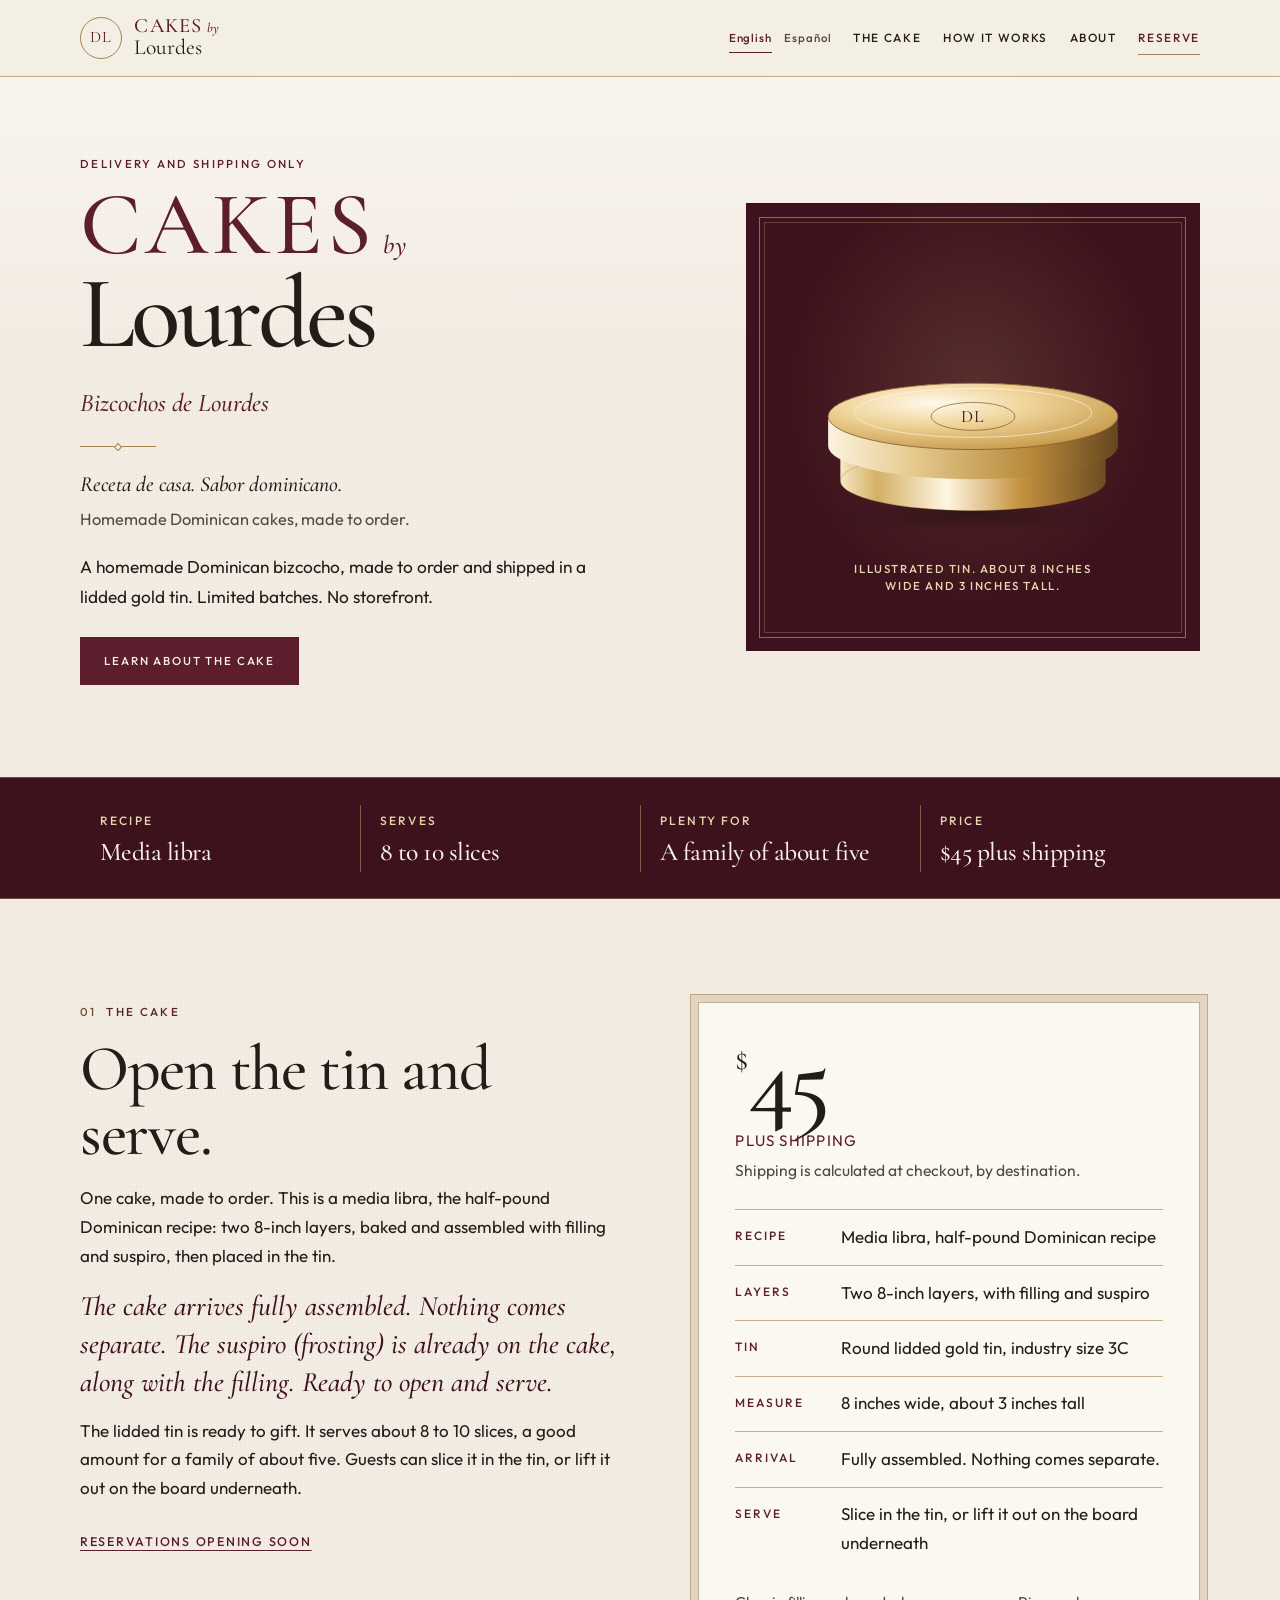
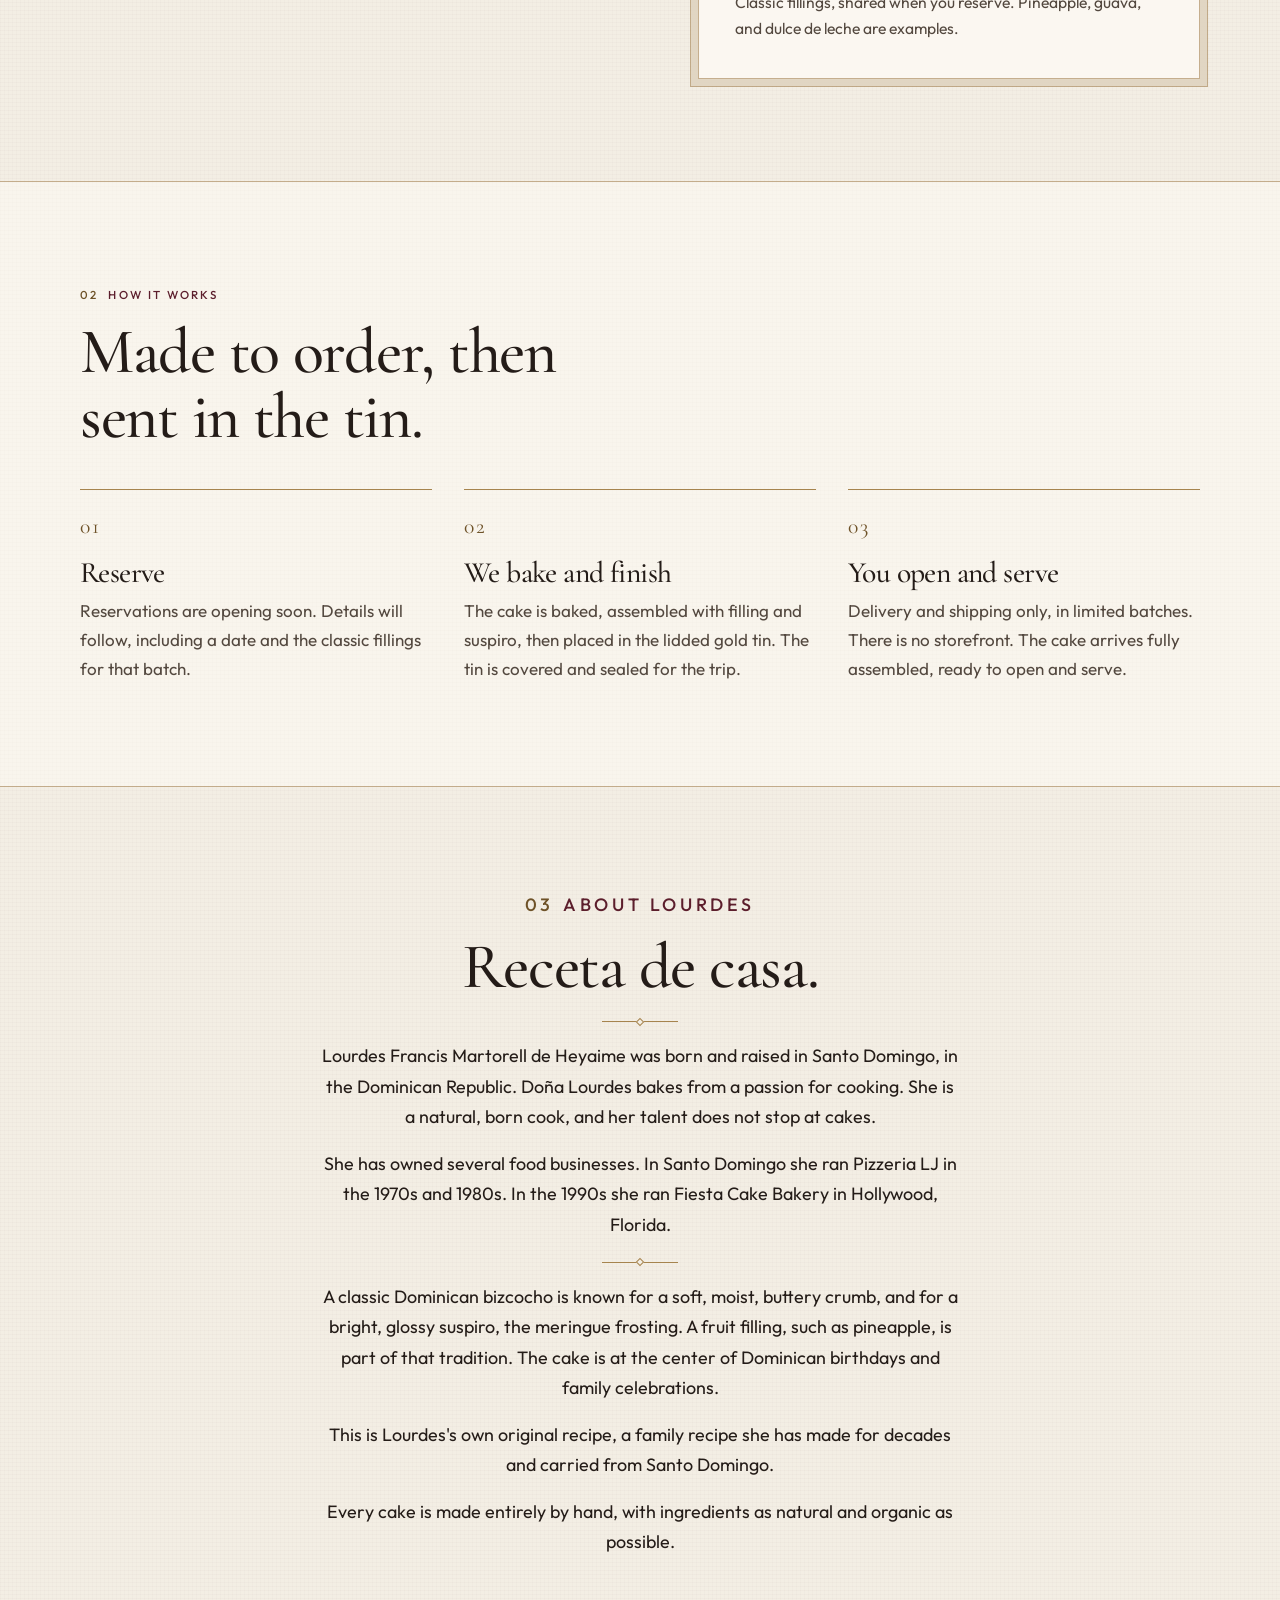
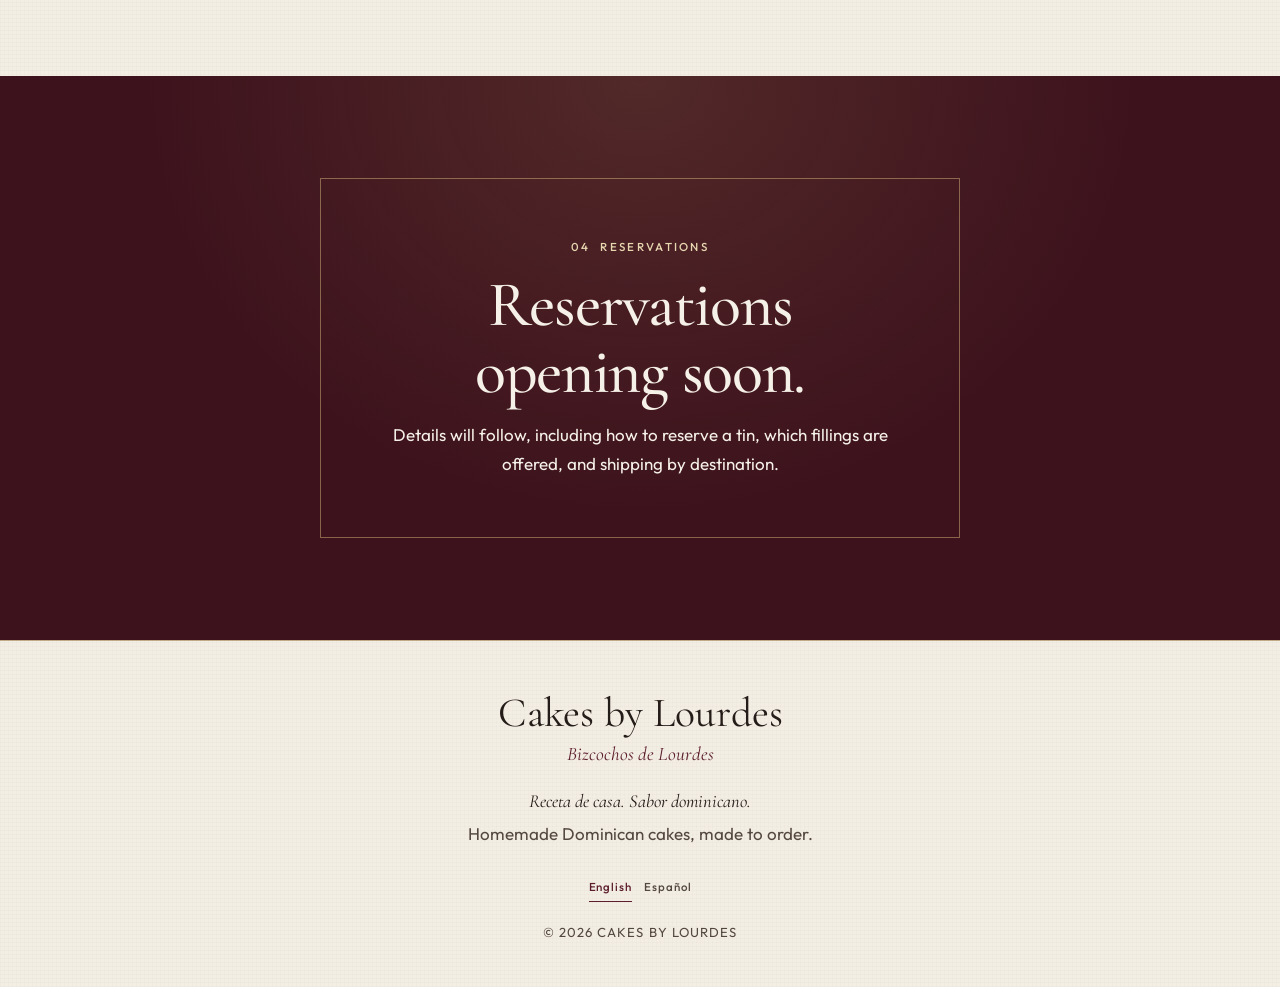
==== index.html @ 4746d057 "Let the handmade line follow the recipe without repeating it. The earlier 'family recipe, made with " ====
<!DOCTYPE html>
<html lang="en">
<head>
  <meta charset="utf-8">
  <meta name="viewport" content="width=device-width, initial-scale=1">
  <title>Cakes by Lourdes | Homemade Dominican Cakes</title>
  <meta name="description" content="Homemade Dominican cakes, made to order. A media libra bizcocho arrives fully assembled in a lidded gold tin. $45 plus shipping.">
  <link rel="canonical" href="https://cakesbylourdes.salimheyaime.com/">
  <link rel="alternate" hreflang="en" href="https://cakesbylourdes.salimheyaime.com/">
  <link rel="alternate" hreflang="es" href="https://cakesbylourdes.salimheyaime.com/es/">
  <link rel="alternate" hreflang="x-default" href="https://cakesbylourdes.salimheyaime.com/">
  <meta property="og:type" content="website">
  <meta property="og:locale" content="en_US">
  <meta property="og:locale:alternate" content="es_US">
  <meta property="og:site_name" content="Cakes by Lourdes">
  <meta property="og:title" content="Cakes by Lourdes">
  <meta property="og:description" content="Homemade Dominican cakes, made to order. A media libra bizcocho arrives fully assembled in a lidded gold tin. $45 plus shipping.">
  <meta property="og:url" content="https://cakesbylourdes.salimheyaime.com/">
  <meta property="og:image" content="https://cakesbylourdes.salimheyaime.com/og.png">
  <meta property="og:image:width" content="1200">
  <meta property="og:image:height" content="630">
  <meta property="og:image:alt" content="Cakes by Lourdes, set in serif type on a cream and wine card. No photograph.">
  <meta name="twitter:card" content="summary_large_image">
  <meta name="twitter:title" content="Cakes by Lourdes">
  <meta name="twitter:description" content="Homemade Dominican cakes, made to order. A media libra bizcocho arrives fully assembled in a lidded gold tin. $45 plus shipping.">
  <meta name="twitter:image" content="https://cakesbylourdes.salimheyaime.com/og.png">
  <meta name="twitter:image:alt" content="Cakes by Lourdes, set in serif type on a cream and wine card. No photograph.">
  <meta name="theme-color" content="#3d121c">
  <link rel="icon" href="favicon.svg" type="image/svg+xml">
  <link rel="icon" href="favicon-32.png" type="image/png" sizes="32x32">
  <link rel="apple-touch-icon" href="apple-touch-icon.png">
  <link rel="preconnect" href="https://fonts.googleapis.com">
  <link rel="preconnect" href="https://fonts.gstatic.com" crossorigin>
  <link href="https://fonts.googleapis.com/css2?family=Cormorant+Garamond:ital,wght@0,500;0,600;1,500;1,600&family=Outfit:wght@400;500&display=swap" rel="stylesheet">
  <link rel="stylesheet" href="styles.css">
  <script>document.documentElement.classList.add("js");</script>
</head>
<body>
  <a class="skip" href="#top">Skip to content</a>

  <header class="site-header">
    <div class="wrap header-inner">
      <a class="brand" href="#top">
        <span class="monogram" aria-hidden="true">DL</span>
        <span class="brand-text">
          <span class="brand-kicker"><span class="brand-cakes">Cakes</span> <span class="brand-by">by</span></span>
          <span class="brand-name">Lourdes</span>
        </span>
      </a>
      <nav class="lang-switch" aria-label="Language">
        <a href="/" hreflang="en" lang="en" aria-current="page">English</a>
        <a href="/es/" hreflang="es" lang="es">Español</a>
      </nav>
      <button class="nav-toggle" type="button" aria-expanded="false" aria-controls="site-nav">
        <span class="sr-only">Menu</span>
        <svg class="icon-open" viewBox="0 0 24 24" aria-hidden="true">
          <path d="M4 7h16M4 12h16M4 17h16" fill="none" stroke="currentColor" stroke-width="1.4" stroke-linecap="round"/>
        </svg>
        <svg class="icon-close" viewBox="0 0 24 24" aria-hidden="true">
          <path d="M6 6l12 12M18 6L6 18" fill="none" stroke="currentColor" stroke-width="1.4" stroke-linecap="round"/>
        </svg>
      </button>
      <nav id="site-nav" class="site-nav" aria-label="Primary">
        <a href="#cake">The Cake</a>
        <a href="#how">How It Works</a>
        <a href="#story">About</a>
        <a href="#reserve">Reserve</a>
      </nav>
    </div>
  </header>

  <main id="top" tabindex="-1">
    <section class="hero" aria-labelledby="hero-title">
      <div class="wrap hero-grid">
        <div class="hero-copy">
          <p class="eyebrow">Delivery and shipping only</p>
          <h1 id="hero-title">
            <span class="h1-kicker"><span class="h1-cakes">Cakes</span> <span class="h1-by">by</span></span>
            <span class="h1-name">Lourdes</span>
          </h1>
          <p class="hero-es" lang="es">Bizcochos de Lourdes</p>
          <div class="rule rule-start" aria-hidden="true"><span></span></div>
          <p class="tagline">
            <span lang="es">Receta de casa. Sabor dominicano.</span>
            <span>Homemade Dominican cakes, made to order.</span>
          </p>
          <p class="lead">A homemade Dominican bizcocho, made to order and shipped in a lidded gold tin. Limited batches. No storefront.</p>
          <p class="hero-cta">
            <a class="btn" href="#cake">Learn about the cake</a>
          </p>
        </div>

        <figure class="tin-stage">
          <svg class="tin" viewBox="0 0 440 320" aria-hidden="true">
            <defs>
              <radialGradient id="ground" cx="50%" cy="50%" r="50%">
                <stop offset="0%" stop-color="#14080c" stop-opacity="0.45"/>
                <stop offset="72%" stop-color="#14080c" stop-opacity="0.06"/>
                <stop offset="100%" stop-color="#14080c" stop-opacity="0"/>
              </radialGradient>
              <linearGradient id="wall" x1="0" y1="0" x2="1" y2="0">
                <stop offset="0%" stop-color="#f6e7c4"/>
                <stop offset="14%" stop-color="#d4b066"/>
                <stop offset="40%" stop-color="#fff6e2"/>
                <stop offset="68%" stop-color="#c4923f"/>
                <stop offset="100%" stop-color="#6d4c22"/>
              </linearGradient>
              <linearGradient id="lidWall" x1="0" y1="0" x2="1" y2="0">
                <stop offset="0%" stop-color="#fbf3df"/>
                <stop offset="28%" stop-color="#e6cc90"/>
                <stop offset="70%" stop-color="#b7893a"/>
                <stop offset="100%" stop-color="#65461e"/>
              </linearGradient>
              <radialGradient id="lidFace" cx="36%" cy="30%" r="78%">
                <stop offset="0%" stop-color="#fff9ec"/>
                <stop offset="42%" stop-color="#f0d59a"/>
                <stop offset="100%" stop-color="#c49645"/>
              </radialGradient>
            </defs>
            <ellipse cx="220" cy="274" rx="170" ry="24" fill="url(#ground)"/>
            <path d="M68 188 A152 34 0 0 1 372 188 L372 236 A152 34 0 0 1 68 236 Z" fill="url(#wall)"/>
            <ellipse cx="220" cy="236" rx="152" ry="34" fill="none" stroke="#8a6230" stroke-opacity="0.35"/>
            <path d="M78 196 Q220 214 362 196" fill="none" stroke="#fff6e4" stroke-opacity="0.28" stroke-width="6"/>
            <ellipse cx="220" cy="188" rx="152" ry="34" fill="#c9a25c"/>
            <ellipse cx="220" cy="188" rx="152" ry="34" fill="none" stroke="#f8edd4" stroke-opacity="0.4"/>
            <path d="M54 162 A166 38 0 0 1 386 162 L386 196 A166 38 0 0 1 54 196 Z" fill="url(#lidWall)"/>
            <ellipse cx="220" cy="162" rx="166" ry="38" fill="url(#lidFace)" stroke="#8a6230" stroke-width="1"/>
            <ellipse cx="220" cy="158" rx="136" ry="28" fill="none" stroke="#fff8ea" stroke-opacity="0.7"/>
            <ellipse cx="220" cy="162" rx="48" ry="16" fill="none" stroke="#6b471c" stroke-opacity="0.7"/>
            <text x="220" y="168" text-anchor="middle" font-family="Cormorant Garamond, Georgia, serif" font-size="20" fill="#3d121c" letter-spacing="1.5">DL</text>
          </svg>
          <figcaption>Illustrated tin. About 8 inches wide and 3 inches tall.</figcaption>
        </figure>
      </div>
    </section>

    <section class="glance" aria-label="At a glance">
      <ul>
        <li>
          <span>Recipe</span>
          <strong>Media libra</strong>
        </li>
        <li>
          <span>Serves</span>
          <strong>8 to 10 slices</strong>
        </li>
        <li>
          <span>Plenty for</span>
          <strong>A family of about five</strong>
        </li>
        <li>
          <span>Price</span>
          <strong>$45 plus shipping</strong>
        </li>
      </ul>
    </section>

    <section id="cake" class="section" aria-labelledby="cake-title">
      <div class="wrap cake-grid">
        <div class="prose">
          <p class="eyebrow"><span class="idx">01</span> The cake</p>
          <h2 id="cake-title">Open the tin and serve.</h2>
          <p>One cake, made to order. This is a media libra, the half-pound Dominican recipe: two 8-inch layers, baked and assembled with filling and suspiro, then placed in the tin.</p>
          <p class="pull">The cake arrives fully assembled. Nothing comes separate. The suspiro (frosting) is already on the cake, along with the filling. Ready to open and serve.</p>
          <p>The lidded tin is ready to gift. It serves about 8 to 10 slices, a good amount for a family of about five. Guests can slice it in the tin, or lift it out on the board underneath.</p>
          <p class="next-link"><a href="#reserve">Reservations opening soon</a></p>
        </div>

        <aside class="menu-card" aria-label="Price and details">
          <p class="price">
            <span class="price-currency">$</span><span class="price-amount">45</span>
          </p>
          <p class="price-plus">plus shipping</p>
          <p class="price-note">Shipping is calculated at checkout, by destination.</p>
          <dl class="specs">
            <div>
              <dt>Recipe</dt>
              <dd>Media libra, half-pound Dominican recipe</dd>
            </div>
            <div>
              <dt>Layers</dt>
              <dd>Two 8-inch layers, with filling and suspiro</dd>
            </div>
            <div>
              <dt>Tin</dt>
              <dd>Round lidded gold tin, industry size 3C</dd>
            </div>
            <div>
              <dt>Measure</dt>
              <dd>8 inches wide, about 3 inches tall</dd>
            </div>
            <div>
              <dt>Arrival</dt>
              <dd>Fully assembled. Nothing comes separate.</dd>
            </div>
            <div>
              <dt>Serve</dt>
              <dd>Slice in the tin, or lift it out on the board underneath</dd>
            </div>
          </dl>
          <p class="fillings">Classic fillings, shared when you reserve. Pineapple, guava, and dulce de leche are examples.</p>
        </aside>
      </div>
    </section>

    <section id="how" class="section section-how" aria-labelledby="how-title">
      <div class="wrap">
        <p class="eyebrow"><span class="idx">02</span> How it works</p>
        <h2 id="how-title">Made to order, then sent in the tin.</h2>
        <ol class="steps">
          <li>
            <span class="step-num">01</span>
            <h3>Reserve</h3>
            <p>Reservations are opening soon. Details will follow, including a date and the classic fillings for that batch.</p>
          </li>
          <li>
            <span class="step-num">02</span>
            <h3>We bake and finish</h3>
            <p>The cake is baked, assembled with filling and suspiro, then placed in the lidded gold tin. The tin is covered and sealed for the trip.</p>
          </li>
          <li>
            <span class="step-num">03</span>
            <h3>You open and serve</h3>
            <p>Delivery and shipping only, in limited batches. There is no storefront. The cake arrives fully assembled, ready to open and serve.</p>
          </li>
        </ol>
      </div>
    </section>

    <section id="story" class="section section-story" aria-labelledby="story-title">
      <div class="wrap story-inner">
        <p class="eyebrow"><span class="idx">03</span> About Lourdes</p>
        <h2 id="story-title" lang="es">Receta de casa.</h2>
        <div class="rule" aria-hidden="true"><span></span></div>
        <p>Lourdes Francis Martorell de Heyaime was born and raised in Santo Domingo, in the Dominican Republic. Doña Lourdes bakes from a passion for cooking. She is a natural, born cook, and her talent does not stop at cakes.</p>
        <p>She has owned several food businesses. In Santo Domingo she ran Pizzeria LJ in the 1970s and 1980s. In the 1990s she ran Fiesta Cake Bakery in Hollywood, Florida.</p>
        <div class="rule" aria-hidden="true"><span></span></div>
        <p>A classic Dominican bizcocho is known for a soft, moist, buttery crumb, and for a bright, glossy suspiro, the meringue frosting. A fruit filling, such as pineapple, is part of that tradition. The cake is at the center of Dominican birthdays and family celebrations.</p>
        <p>This is Lourdes's own original recipe, a family recipe she has made for decades and carried from Santo Domingo.</p>
        <p>Every cake is made entirely by hand, with ingredients as natural and organic as possible.</p>
      </div>
    </section>

    <section id="reserve" class="reserve" aria-labelledby="reserve-title">
      <div class="wrap">
        <div class="reserve-card">
          <p class="eyebrow"><span class="idx">04</span> Reservations</p>
          <h2 id="reserve-title">Reservations<br>opening soon.</h2>
          <p>Details will follow, including how to reserve a tin, which fillings are offered, and shipping by destination.</p>
        </div>
      </div>
    </section>
  </main>

  <footer class="site-footer">
    <div class="wrap footer-inner">
      <p class="footer-brand">Cakes by Lourdes</p>
      <p class="footer-es" lang="es">Bizcochos de Lourdes</p>
      <p class="footer-tag">
        <span lang="es">Receta de casa. Sabor dominicano.</span>
        <span>Homemade Dominican cakes, made to order.</span>
      </p>
      <nav class="lang-switch lang-switch-footer" aria-label="Language">
        <a href="/" hreflang="en" lang="en" aria-current="page">English</a>
        <a href="/es/" hreflang="es" lang="es">Español</a>
      </nav>
      <p class="legal">© 2026 Cakes by Lourdes</p>
    </div>
  </footer>

  <script src="main.js" defer></script>
</body>
</html>
---- styles.css ----
:root {
  --ivory: #f3eee4;
  --ivory-deep: #e8e0d2;
  --paper: #fbf7f1;
  --wine: #5c1e2c;
  --wine-deep: #3d121c;
  --ink: #241c18;
  --muted: #53483f;
  --gold-text: #6e5228;
  --line: rgba(154, 116, 62, 0.55);
  --gold-line: #a6844e;
  --cream: #f6f1e8;
  --champagne: #e7d7b0;
  --serif: "Cormorant Garamond", "Palatino Linotype", Palatino, "Times New Roman", serif;
  --sans: "Outfit", "Avenir Next", "Segoe UI", sans-serif;
  --header: 4.75rem;
  color-scheme: light;
}

*,
*::before,
*::after {
  box-sizing: border-box;
}

html {
  scroll-behavior: smooth;
  scroll-padding-top: calc(var(--header) + 0.75rem);
}

body {
  margin: 0;
  font-family: var(--sans);
  font-size: 1.0625rem;
  font-weight: 400;
  line-height: 1.7;
  color: var(--ink);
  background-color: var(--ivory);
  background-image:
    linear-gradient(180deg, rgba(255, 252, 247, 0.7), rgba(243, 238, 228, 0) 22rem),
    repeating-linear-gradient(0deg, rgba(61, 18, 28, 0.018) 0 1px, transparent 1px 4px),
    repeating-linear-gradient(90deg, rgba(61, 18, 28, 0.014) 0 1px, transparent 1px 4px);
  -webkit-font-smoothing: antialiased;
}

img,
svg {
  max-width: 100%;
}

h1, h2, h3, p {
  margin-top: 0;
}

h1, h2, h3 {
  font-family: var(--serif);
  font-weight: 500;
  letter-spacing: -0.02em;
  line-height: 1.02;
  color: var(--ink);
}

h2 {
  font-size: clamp(2.5rem, 5vw, 4rem);
  margin-bottom: 1.1rem;
}

h3 {
  font-size: 1.85rem;
  margin-bottom: 0.55rem;
}

p {
  margin-bottom: 1rem;
}

a {
  color: var(--wine);
}

:focus-visible {
  outline: 2px solid var(--wine-deep);
  outline-offset: 3px;
}

::selection {
  background: var(--wine);
  color: var(--cream);
}

.skip {
  position: absolute;
  left: 1rem;
  top: -4rem;
  z-index: 80;
  background: var(--wine-deep);
  color: var(--cream);
  padding: 0.65rem 1rem;
  text-decoration: none;
}

.skip:focus {
  top: 0.75rem;
}

.sr-only {
  position: absolute;
  width: 1px;
  height: 1px;
  padding: 0;
  margin: -1px;
  overflow: hidden;
  clip: rect(0, 0, 0, 0);
  white-space: nowrap;
  border: 0;
}

.wrap {
  width: min(1120px, calc(100% - 3rem));
  margin-inline: auto;
}

.eyebrow {
  display: flex;
  align-items: center;
  gap: 0.7rem;
  margin: 0 0 0.9rem;
  font-family: var(--sans);
  font-size: 0.72rem;
  font-weight: 500;
  letter-spacing: 0.2em;
  text-transform: uppercase;
  color: var(--wine);
}

.idx {
  color: var(--gold-text);
  letter-spacing: 0.14em;
}

.rule {
  display: flex;
  justify-content: center;
  margin: 1.35rem 0 1.2rem;
}

.rule-start {
  justify-content: flex-start;
}

.rule span {
  position: relative;
  display: block;
  width: 4.75rem;
  height: 1px;
  background: var(--gold-line);
}

.rule span::after {
  content: "";
  position: absolute;
  left: 50%;
  top: 50%;
  width: 6px;
  height: 6px;
  border: 1px solid var(--gold-line);
  background: var(--ivory);
  transform: translate(-50%, -50%) rotate(45deg);
}

.site-header {
  position: sticky;
  top: 0;
  z-index: 40;
  min-height: var(--header);
  background: rgba(243, 238, 228, 0.94);
  backdrop-filter: blur(14px);
  border-bottom: 1px solid var(--line);
}

.header-inner {
  position: relative;
  display: flex;
  align-items: center;
  justify-content: flex-start;
  gap: 1rem 1.35rem;
  min-height: var(--header);
}

.brand {
  display: flex;
  align-items: center;
  gap: 0.75rem;
  margin-right: auto;
  color: inherit;
  text-decoration: none;
}

.lang-switch {
  display: flex;
  align-items: baseline;
  gap: 0.75rem;
}

.lang-switch a {
  color: var(--muted);
  text-decoration: none;
  font-size: 0.72rem;
  font-weight: 500;
  letter-spacing: 0.08em;
  padding: 0.35rem 0;
}

.lang-switch a:hover,
.lang-switch a[aria-current="page"] {
  color: var(--wine);
}

.lang-switch a[aria-current="page"] {
  box-shadow: inset 0 -1px 0 var(--wine);
}

.lang-switch-footer {
  justify-content: center;
  margin: 0 0 1.15rem;
}

.monogram {
  display: grid;
  place-items: center;
  width: 2.65rem;
  height: 2.65rem;
  border: 1px solid var(--gold-line);
  border-radius: 50%;
  font-family: var(--serif);
  font-size: 1rem;
  letter-spacing: 0.06em;
  color: var(--wine);
  flex: none;
}

.brand-text {
  display: flex;
  flex-direction: column;
  line-height: 1;
}

.brand-kicker {
  display: flex;
  align-items: baseline;
  gap: 0.28rem;
  margin-bottom: 0.12rem;
  color: var(--wine);
  white-space: nowrap;
}

.brand-cakes {
  font-family: var(--serif);
  font-size: 1.28rem;
  font-weight: 500;
  letter-spacing: 0.06em;
  line-height: 0.9;
  text-transform: uppercase;
}

.brand-by {
  font-family: var(--serif);
  font-style: italic;
  font-weight: 500;
  font-size: 0.82rem;
  letter-spacing: 0.02em;
}

.brand-name {
  font-family: var(--serif);
  font-size: 1.35rem;
  color: var(--ink);
}

.nav-toggle {
  display: none;
  align-items: center;
  justify-content: center;
  width: 2.75rem;
  height: 2.75rem;
  padding: 0;
  border: 1px solid var(--line);
  background: transparent;
  color: var(--ink);
  cursor: pointer;
}

.nav-toggle svg {
  width: 1.35rem;
  height: 1.35rem;
}

.nav-toggle .icon-close {
  display: none;
}

.nav-toggle[aria-expanded="true"] .icon-open {
  display: none;
}

.nav-toggle[aria-expanded="true"] .icon-close {
  display: block;
}

.site-nav {
  display: flex;
  flex-wrap: wrap;
  align-items: center;
  gap: 0.35rem 1.35rem;
}

.site-nav a {
  color: var(--ink);
  text-decoration: none;
  font-size: 0.74rem;
  font-weight: 500;
  letter-spacing: 0.14em;
  text-transform: uppercase;
  padding: 0.45rem 0;
  background-image: linear-gradient(var(--gold-line), var(--gold-line));
  background-repeat: no-repeat;
  background-position: 0 100%;
  background-size: 0 1px;
  transition: background-size 0.2s ease, color 0.2s ease;
}

.site-nav a:hover,
.site-nav a[aria-current="true"] {
  color: var(--wine);
  background-size: 100% 1px;
}

.hero {
  padding: clamp(2.75rem, 6vw, 5.25rem) 0 clamp(3rem, 6vw, 5rem);
}

.hero-grid {
  display: grid;
  grid-template-columns: minmax(0, 1.15fr) minmax(280px, 0.85fr);
  gap: clamp(2rem, 4vw, 4.5rem);
  align-items: center;
}

.h1-kicker {
  display: flex;
  align-items: baseline;
  gap: 0.45rem;
  margin: 0 0 0.28rem;
  color: var(--wine);
}

.h1-cakes {
  font-family: var(--serif);
  font-weight: 500;
  font-size: clamp(3.35rem, 7vw, 5.6rem);
  line-height: 0.82;
  letter-spacing: 0.045em;
  text-transform: uppercase;
}

.h1-by {
  font-family: var(--serif);
  font-style: italic;
  font-weight: 500;
  font-size: clamp(1.2rem, 2vw, 1.65rem);
  letter-spacing: 0.04em;
}

.h1-name {
  display: block;
  font-weight: 500;
  font-size: clamp(4.4rem, 8vw, 7.15rem);
  line-height: 0.92;
  letter-spacing: -0.035em;
}

.hero-es {
  margin: 1rem 0 0;
  font-family: var(--serif);
  font-style: italic;
  font-weight: 500;
  font-size: clamp(1.35rem, 2vw, 1.8rem);
  color: var(--wine);
}

.tagline {
  display: grid;
  gap: 0.2rem;
  margin-bottom: 1.15rem;
}

.tagline span:first-child {
  font-family: var(--serif);
  font-style: italic;
  font-weight: 500;
  font-size: 1.35rem;
  color: var(--ink);
}

.tagline span:last-child {
  color: var(--muted);
  font-size: 1.02rem;
}

.lead {
  max-width: 34rem;
  margin-bottom: 1.6rem;
  font-size: 1.08rem;
}

.btn {
  display: inline-flex;
  align-items: center;
  justify-content: center;
  min-height: 3rem;
  padding: 0.8rem 1.45rem;
  background: var(--wine);
  color: var(--cream);
  border: 1px solid var(--wine);
  text-decoration: none;
  font-size: 0.72rem;
  font-weight: 500;
  letter-spacing: 0.16em;
  text-transform: uppercase;
}

.btn:hover {
  background: var(--wine-deep);
  border-color: var(--wine-deep);
  color: var(--cream);
}

.tin-stage {
  position: relative;
  display: flex;
  flex-direction: column;
  align-items: center;
  justify-content: center;
  gap: 0.35rem;
  min-height: 28rem;
  margin: 0;
  padding: 2.4rem 1.25rem 1.5rem;
  background:
    radial-gradient(ellipse at 50% 42%, rgba(212, 181, 122, 0.18), transparent 58%),
    var(--wine-deep);
  color: var(--cream);
}

.tin-stage::before,
.tin-stage::after {
  content: "";
  position: absolute;
  pointer-events: none;
  border: 1px solid rgba(212, 181, 122, 0.55);
}

.tin-stage::before {
  inset: 0.85rem;
}

.tin-stage::after {
  inset: 1.15rem;
  border-color: rgba(212, 181, 122, 0.28);
}

.tin {
  width: min(100%, 24rem);
  height: auto;
  position: relative;
  z-index: 1;
}

.tin-stage figcaption {
  position: relative;
  z-index: 1;
  margin: 0;
  max-width: 16rem;
  text-align: center;
  font-size: 0.72rem;
  font-weight: 500;
  letter-spacing: 0.14em;
  text-transform: uppercase;
  line-height: 1.5;
  color: var(--champagne);
}

.glance {
  background: var(--wine-deep);
  color: var(--cream);
  border-top: 1px solid rgba(212, 181, 122, 0.35);
  border-bottom: 1px solid rgba(212, 181, 122, 0.35);
}

.glance ul {
  width: min(1120px, calc(100% - 3rem));
  margin: 0 auto;
  padding: 0;
  list-style: none;
  display: grid;
  grid-template-columns: repeat(4, minmax(0, 1fr));
}

.glance li {
  position: relative;
  display: grid;
  align-content: center;
  gap: 0.35rem;
  min-height: 7.5rem;
  padding: 1.5rem 1.25rem;
}

.glance li + li::before {
  content: "";
  position: absolute;
  left: 0;
  top: 22%;
  bottom: 22%;
  width: 1px;
  background: rgba(212, 181, 122, 0.45);
}

.glance span {
  font-size: 0.75rem;
  font-weight: 500;
  letter-spacing: 0.18em;
  text-transform: uppercase;
  color: var(--champagne);
}

.glance strong {
  font-family: var(--serif);
  font-size: clamp(1.45rem, 2vw, 1.85rem);
  font-weight: 500;
  letter-spacing: -0.02em;
  line-height: 1.15;
}

.section {
  padding: clamp(4.25rem, 8vw, 6.75rem) 0;
}

.cake-grid {
  display: grid;
  grid-template-columns: minmax(0, 1.05fr) minmax(280px, 0.95fr);
  gap: clamp(2rem, 5vw, 4.5rem);
  align-items: start;
}

.prose p {
  max-width: 38rem;
}

.pull {
  font-family: var(--serif);
  font-style: italic;
  font-weight: 500;
  font-size: clamp(1.45rem, 2.2vw, 1.8rem);
  line-height: 1.35;
  color: var(--wine-deep);
}

.next-link {
  margin-top: 1.4rem;
  margin-bottom: 0;
}

.next-link a {
  font-size: 0.78rem;
  font-weight: 500;
  letter-spacing: 0.14em;
  text-transform: uppercase;
  text-underline-offset: 0.35em;
}

.menu-card {
  background: var(--paper);
  border: 1px solid var(--line);
  padding: clamp(1.5rem, 3vw, 2.25rem);
  box-shadow: 0 0 0 7px rgba(243, 238, 228, 0.65), 0 0 0 8px var(--line);
}

.price {
  display: flex;
  align-items: flex-start;
  margin: 0;
  color: var(--ink);
  line-height: 0.8;
}

.price-currency {
  margin-top: 0.45rem;
  font-family: var(--serif);
  font-size: 2rem;
}

.price-amount {
  font-family: var(--serif);
  font-weight: 500;
  font-size: clamp(5rem, 8vw, 6.5rem);
  letter-spacing: -0.04em;
}

.price-plus {
  margin: 0.45rem 0 0.2rem;
  font-size: 0.95rem;
  letter-spacing: 0.08em;
  text-transform: uppercase;
  color: var(--wine);
}

.price-note,
.fillings {
  color: var(--muted);
  font-size: 0.98rem;
}

.price-note {
  margin-bottom: 1.25rem;
  padding-bottom: 0.35rem;
}

.specs {
  margin: 0 0 1.1rem;
}

.specs div {
  display: grid;
  grid-template-columns: 5.6rem minmax(0, 1fr);
  gap: 0.75rem 1rem;
  padding: 0.8rem 0;
  border-top: 1px solid var(--line);
}

.specs dt {
  margin: 0;
  padding-top: 0.2rem;
  font-size: 0.75rem;
  font-weight: 500;
  letter-spacing: 0.16em;
  text-transform: uppercase;
  color: var(--wine);
}

.specs dd {
  margin: 0;
}

.fillings {
  margin: 0;
}

.section-how {
  background: rgba(255, 252, 247, 0.45);
  border-top: 1px solid var(--line);
  border-bottom: 1px solid var(--line);
}

.section-how h2 {
  max-width: 16ch;
}

.steps {
  list-style: none;
  margin: 2.5rem 0 0;
  padding: 0;
  display: grid;
  grid-template-columns: repeat(3, minmax(0, 1fr));
  gap: 1.5rem 2rem;
}

.steps li {
  margin: 0;
  padding-top: 1.1rem;
  border-top: 1px solid var(--gold-line);
}

.step-num {
  display: block;
  margin-bottom: 0.85rem;
  font-family: var(--serif);
  font-size: 1.35rem;
  letter-spacing: 0.08em;
  color: var(--gold-text);
}

.steps p {
  margin: 0;
  color: var(--muted);
}

.section-story {
  text-align: center;
}

.story-inner {
  width: min(40rem, calc(100% - 3rem));
}

.story-inner .eyebrow {
  justify-content: center;
}

.story-inner p {
  font-size: 1.12rem;
}

.story-es {
  margin-bottom: 0;
  font-family: var(--serif);
  font-style: italic;
  font-weight: 500;
  font-size: 1.65rem;
  color: var(--wine);
}

.reserve {
  background:
    radial-gradient(ellipse at 50% 0%, rgba(212, 181, 122, 0.14), transparent 55%),
    var(--wine-deep);
  color: var(--cream);
  padding: clamp(4.25rem, 8vw, 6.75rem) 0;
}

.reserve :focus-visible {
  outline-color: var(--cream);
}

.reserve-card {
  width: min(40rem, 100%);
  margin-inline: auto;
  text-align: center;
  border: 1px solid rgba(212, 181, 122, 0.5);
  padding: clamp(2.2rem, 5vw, 3.6rem) clamp(1.3rem, 4vw, 3rem);
}

.reserve .eyebrow {
  justify-content: center;
  color: var(--champagne);
}

.reserve .idx {
  color: var(--champagne);
}

.reserve h2,
.reserve p {
  color: var(--cream);
}

.reserve h2 {
  margin-bottom: 1rem;
  line-height: 1.05;
}

.reserve-card p:last-child {
  margin-bottom: 0;
}

.site-footer {
  padding: 3.25rem 0 2.75rem;
  text-align: center;
  border-top: 1px solid var(--line);
}

.footer-brand {
  margin-bottom: 0.2rem;
  font-family: var(--serif);
  font-size: clamp(2rem, 4vw, 2.6rem);
  line-height: 1;
  color: var(--ink);
}

.footer-es {
  margin-bottom: 1rem;
  font-family: var(--serif);
  font-style: italic;
  font-size: 1.2rem;
  color: var(--wine);
}

.footer-tag {
  display: grid;
  gap: 0.15rem;
  margin-bottom: 1.4rem;
  color: var(--muted);
}

.footer-tag span:first-child {
  font-family: var(--serif);
  font-style: italic;
  font-size: 1.15rem;
  color: var(--ink);
}

.legal {
  margin: 0;
  font-size: 0.82rem;
  letter-spacing: 0.08em;
  text-transform: uppercase;
  color: var(--muted);
}

@media (max-width: 900px) {
  .hero-grid,
  .cake-grid,
  .steps {
    grid-template-columns: 1fr;
  }

  .glance ul {
    grid-template-columns: 1fr 1fr;
  }

  .glance li:nth-child(odd)::before {
    display: none;
  }

  .glance li:nth-child(n + 3) {
    border-top: 1px solid rgba(212, 181, 122, 0.35);
  }

  .tin-stage {
    min-height: 22rem;
  }

  .section-how h2 {
    max-width: none;
  }
}

html[lang="es"] .hero-es {
  font-size: clamp(1.55rem, 2.4vw, 2.1rem);
}

html[lang="es"] .section-how h2 {
  max-width: 20ch;
}

@media (max-width: 760px) {
  .header-inner {
    flex-wrap: wrap;
  }

  .lang-switch:not(.lang-switch-footer) {
    order: 3;
    flex: 1 0 100%;
    padding: 0.15rem 0 0.7rem;
  }

  .js .nav-toggle {
    display: inline-flex;
    order: 2;
  }

  .js .site-nav {
    display: none;
    position: absolute;
    left: 0;
    right: 0;
    top: 100%;
    flex-direction: column;
    align-items: stretch;
    gap: 0;
    padding: 0.35rem 1.5rem 1rem;
    background: rgba(243, 238, 228, 0.98);
    border-bottom: 1px solid var(--line);
  }

  .js .site-nav.is-open {
    display: flex;
  }

  .js .site-nav a {
    padding: 0.9rem 0;
    border-top: 1px solid rgba(154, 116, 62, 0.35);
  }
}

@media (max-width: 560px) {
  .wrap,
  .glance ul,
  .story-inner {
    width: min(1120px, calc(100% - 2rem));
  }

  .h1-name {
    font-size: clamp(3.7rem, 20vw, 4.8rem);
  }

  .h1-cakes {
    font-size: clamp(2.85rem, 15vw, 3.6rem);
  }

  .brand-cakes {
    font-size: 1.15rem;
  }

  .glance ul {
    grid-template-columns: 1fr;
  }

  .glance li + li::before {
    display: none;
  }

  .glance li + li {
    border-top: 1px solid rgba(212, 181, 122, 0.35);
  }

  .specs div {
    grid-template-columns: 1fr;
    gap: 0.2rem;
  }

  .menu-card {
    box-shadow: 0 0 0 5px rgba(243, 238, 228, 0.65), 0 0 0 6px var(--line);
  }
}

@media (prefers-reduced-motion: reduce) {
  html {
    scroll-behavior: auto;
  }

  .site-nav a {
    transition: none;
  }
}
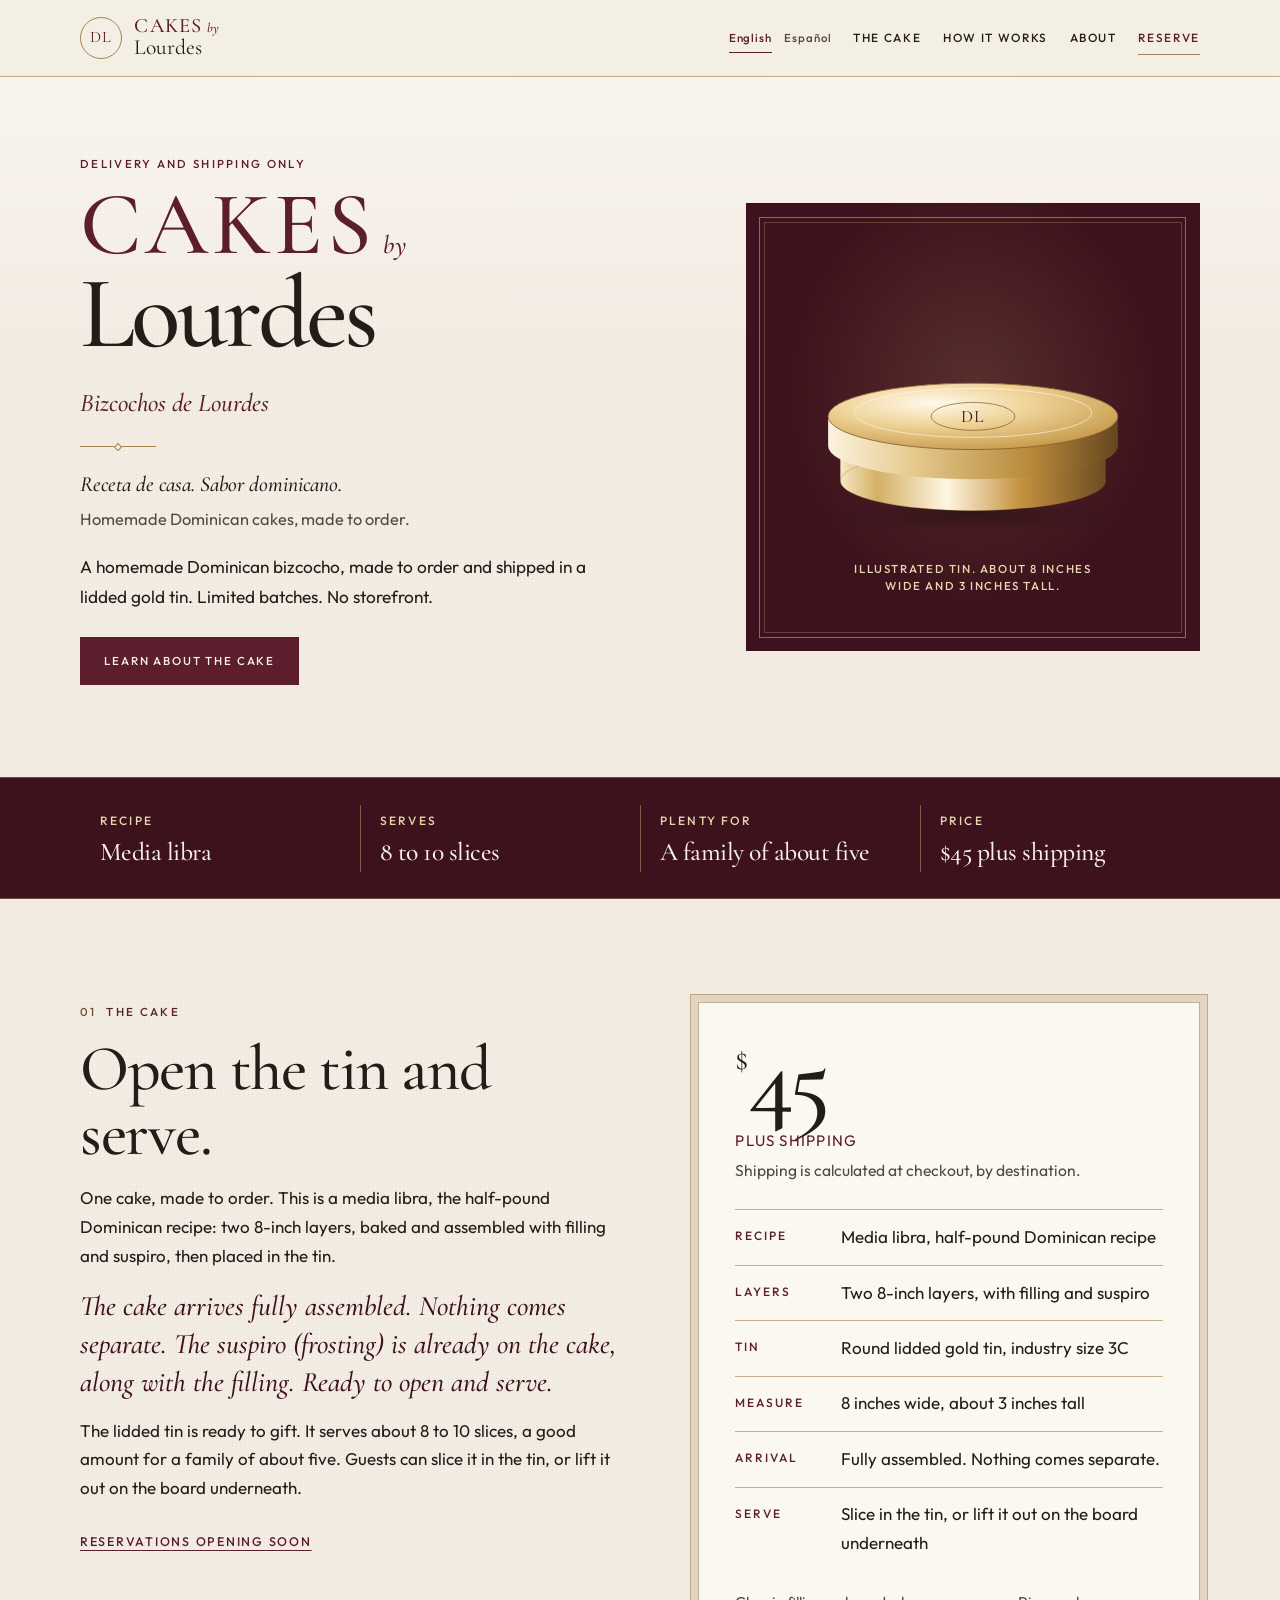
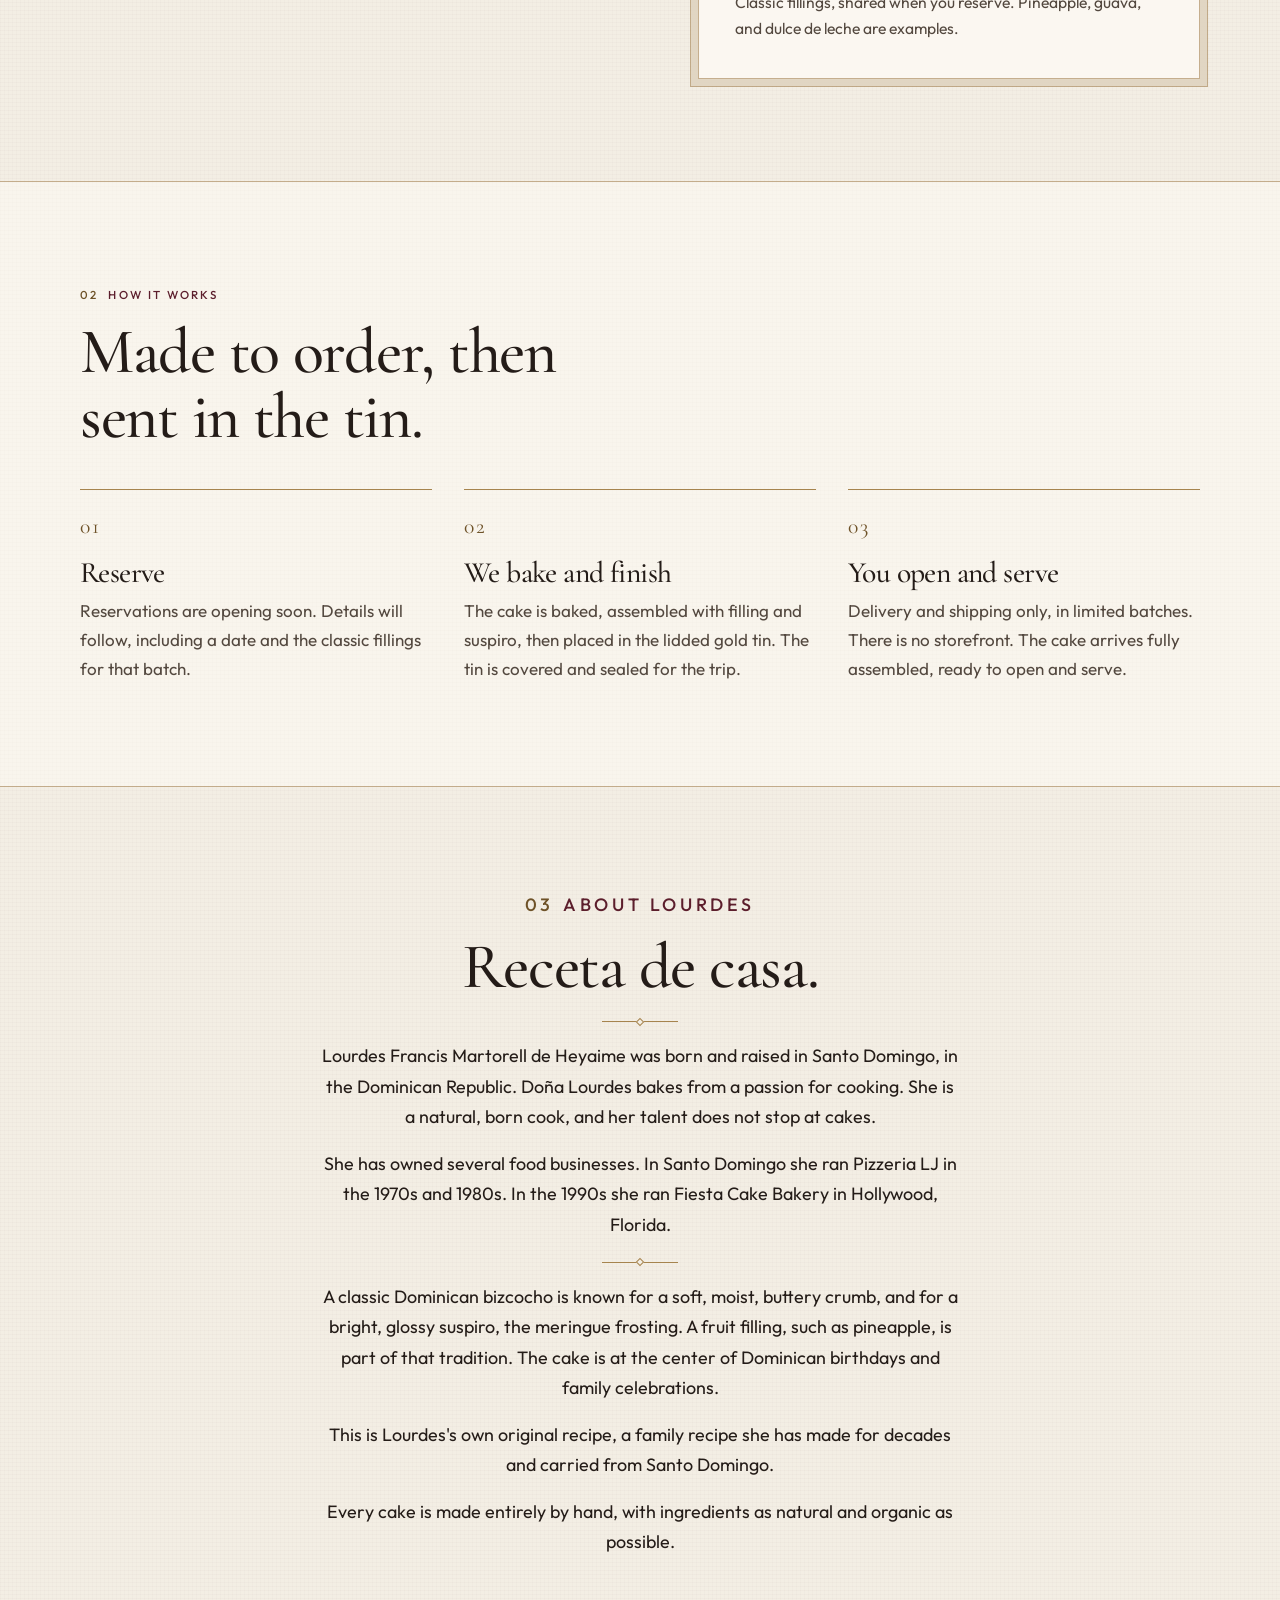
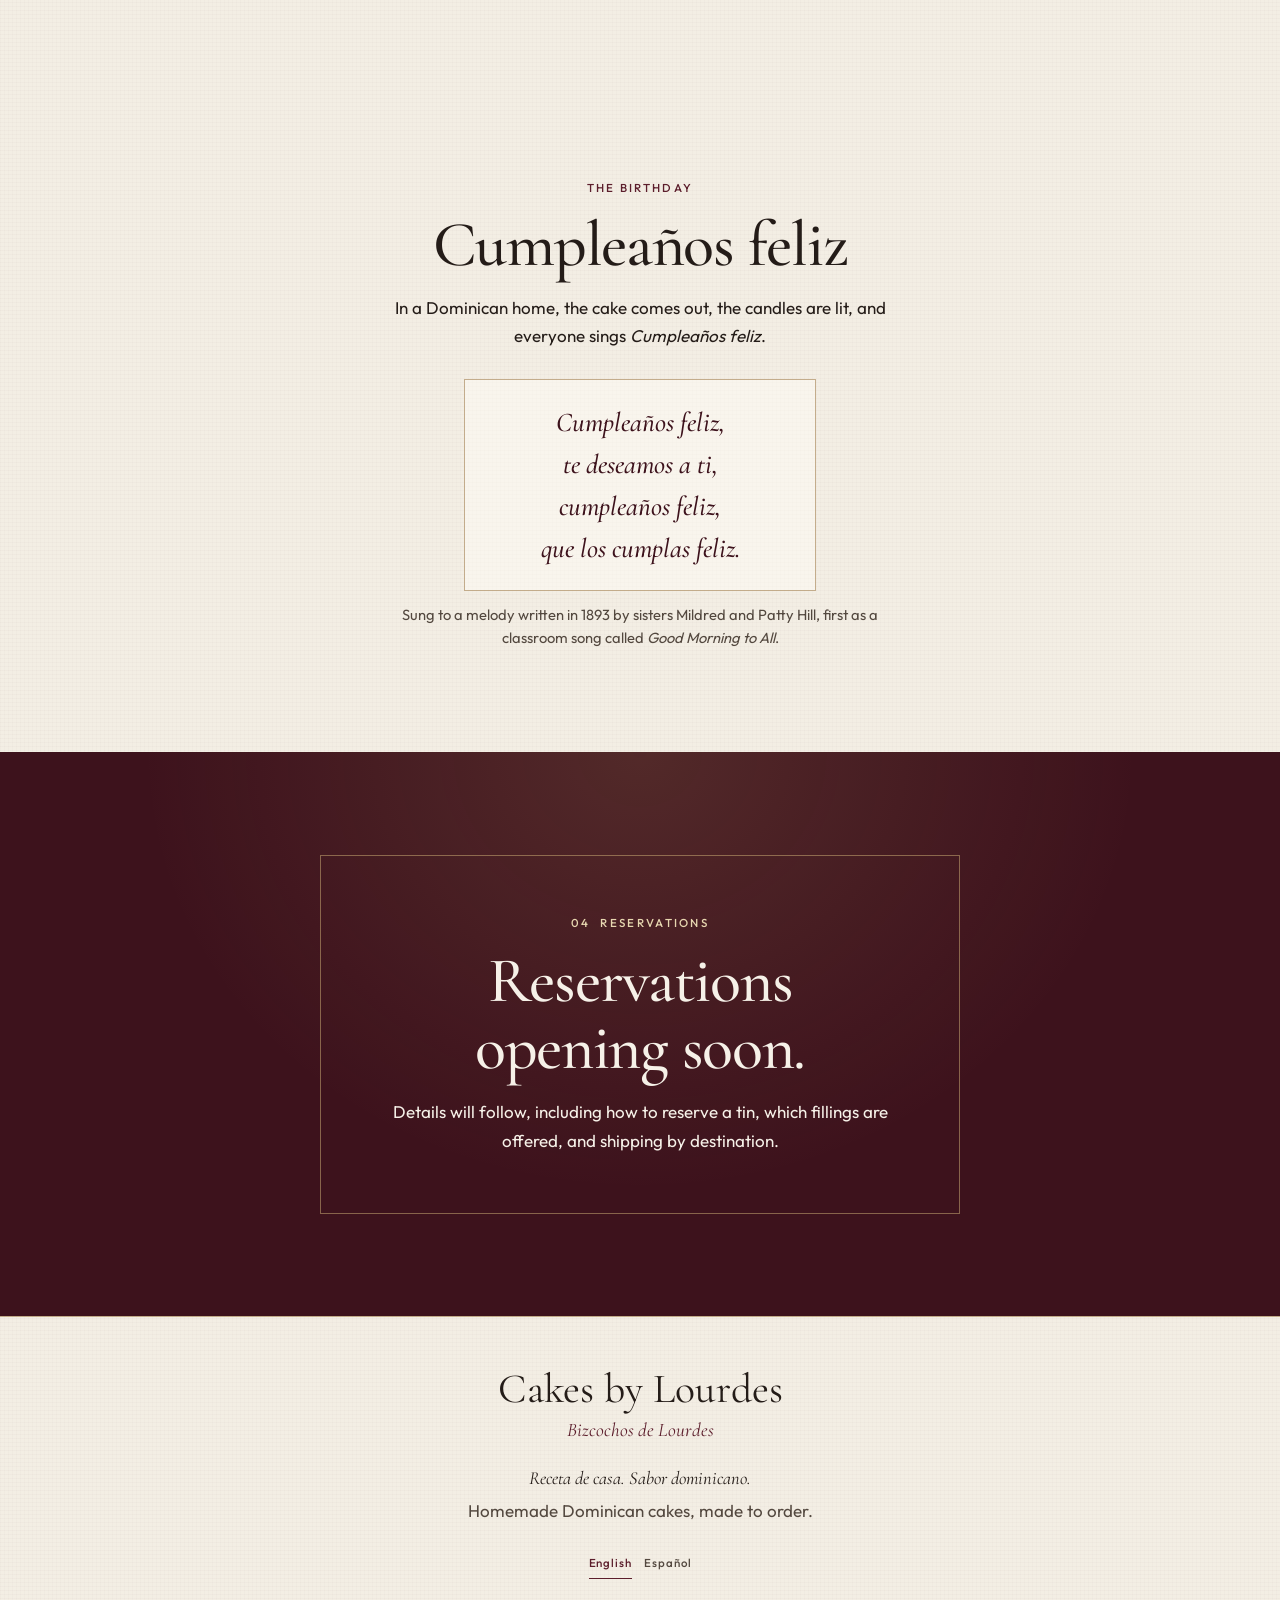
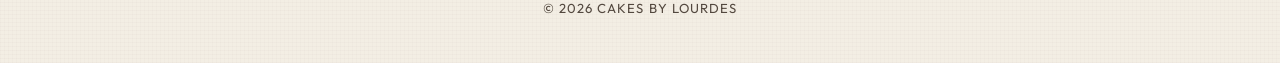
==== commit 769b4c6a: "Add the Cumpleaños feliz verse before reservations. The same Spanish lyrics appear on both pages, wi" ====
--- a/index.html
+++ b/index.html
@@ -241,6 +241,18 @@
       </div>
     </section>
 
+    <section id="song" class="section section-song" aria-labelledby="song-title">
+      <div class="wrap song-inner">
+        <p class="eyebrow">The birthday</p>
+        <h2 id="song-title" lang="es">Cumpleaños feliz</h2>
+        <p>In a Dominican home, the cake comes out, the candles are lit, and everyone sings <em lang="es">Cumpleaños feliz</em>.</p>
+        <blockquote class="verse" lang="es">
+          <p>Cumpleaños feliz,<br>te deseamos a ti,<br>cumpleaños feliz,<br>que los cumplas feliz.</p>
+        </blockquote>
+        <p class="song-note">Sung to a melody written in 1893 by sisters Mildred and Patty Hill, first as a classroom song called <em lang="en">Good Morning to All</em>.</p>
+      </div>
+    </section>
+
     <section id="reserve" class="reserve" aria-labelledby="reserve-title">
       <div class="wrap">
         <div class="reserve-card">
--- a/styles.css
+++ b/styles.css
@@ -718,6 +718,54 @@
   color: var(--wine);
 }
 
+.section-song {
+  text-align: center;
+}
+
+.song-inner {
+  width: min(36rem, calc(100% - 3rem));
+}
+
+.song-inner .eyebrow {
+  justify-content: center;
+}
+
+.song-inner h2 {
+  margin-bottom: 1rem;
+}
+
+.song-inner p {
+  margin-inline: auto;
+  max-width: 34rem;
+}
+
+.verse {
+  margin: 1.75rem auto 0;
+  max-width: 22rem;
+  padding: 1.35rem 1.25rem 1.2rem;
+  border: 1px solid var(--line);
+  background: rgba(255, 252, 247, 0.45);
+}
+
+.verse p {
+  margin: 0;
+  max-width: none;
+  font-family: var(--serif);
+  font-style: italic;
+  font-weight: 500;
+  font-size: clamp(1.35rem, 2.5vw, 1.7rem);
+  line-height: 1.55;
+  color: var(--wine-deep);
+}
+
+.song-note {
+  margin: 0.85rem auto 0;
+  max-width: 32rem;
+  font-size: 0.92rem;
+  line-height: 1.55;
+  color: var(--muted);
+}
+
 .reserve {
   background:
     radial-gradient(ellipse at 50% 0%, rgba(212, 181, 122, 0.14), transparent 55%),
@@ -884,7 +932,8 @@
 @media (max-width: 560px) {
   .wrap,
   .glance ul,
-  .story-inner {
+  .story-inner,
+  .song-inner {
     width: min(1120px, calc(100% - 2rem));
   }
 
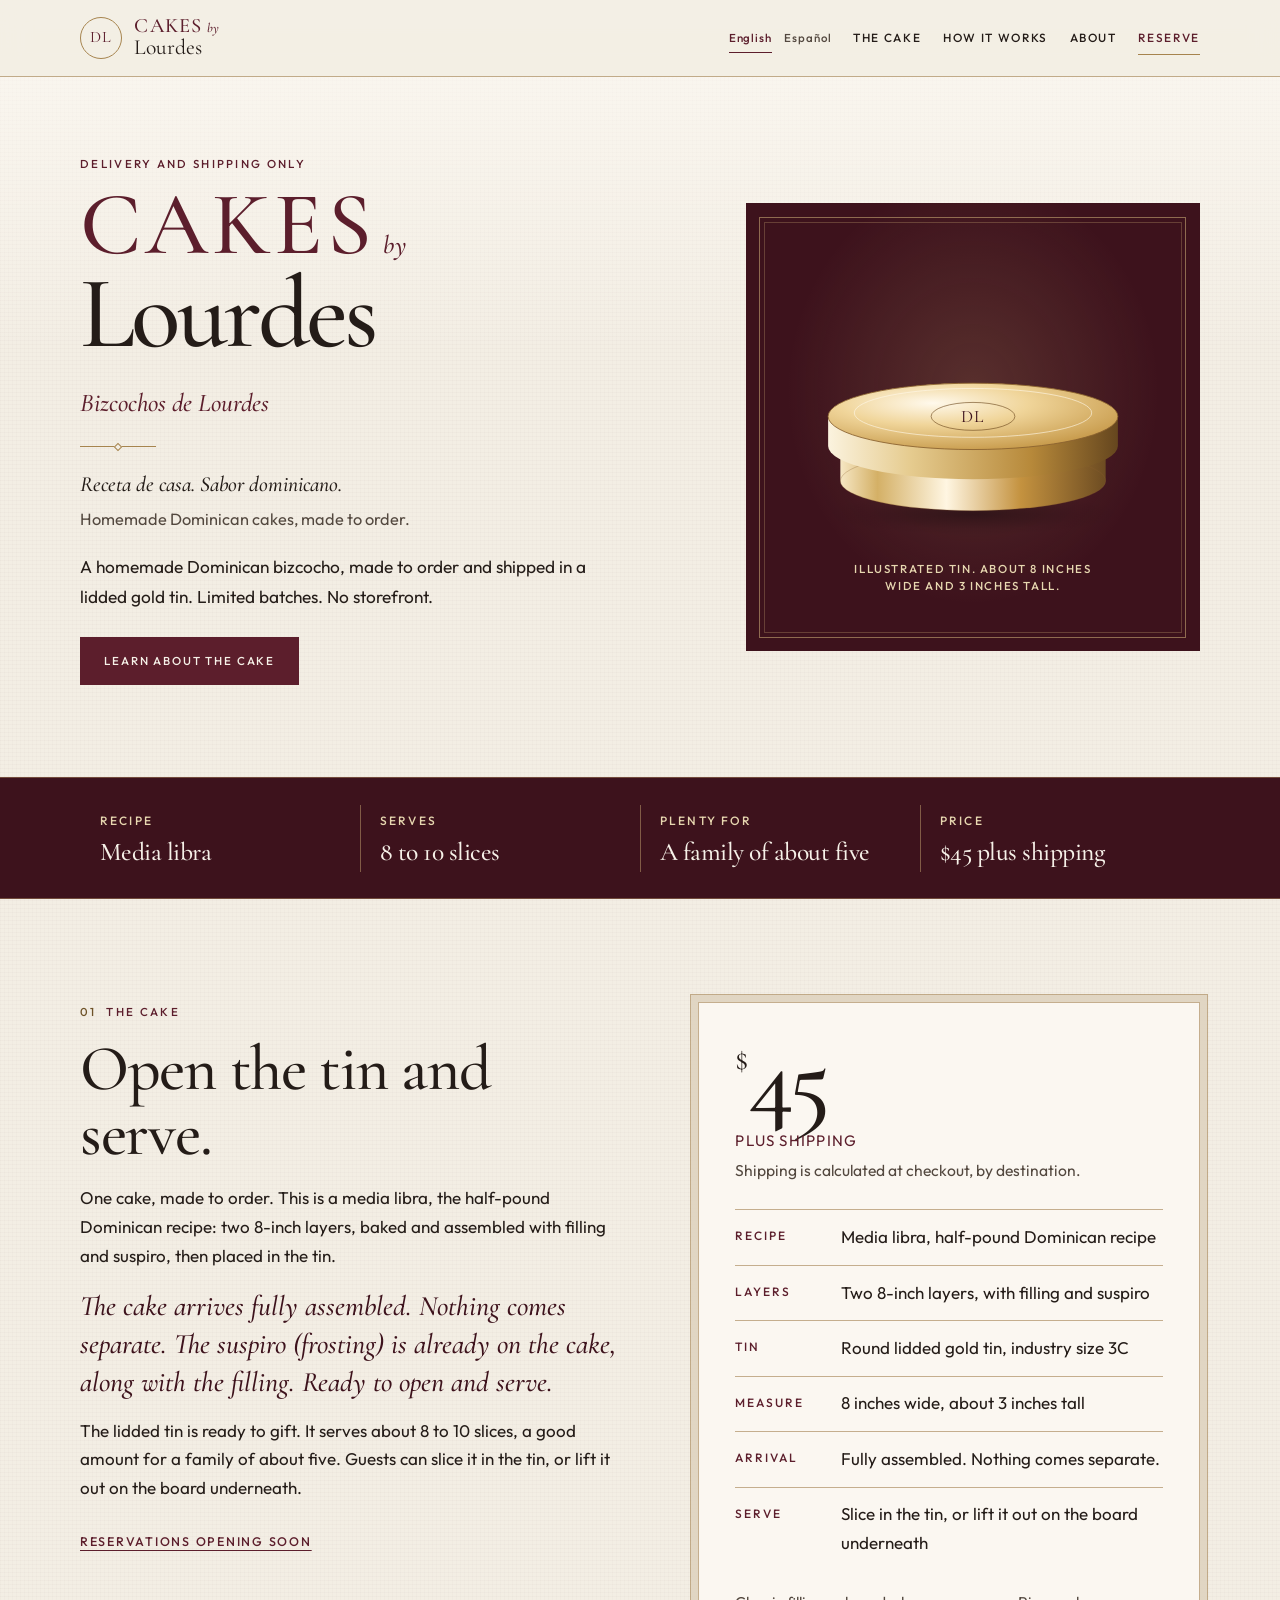
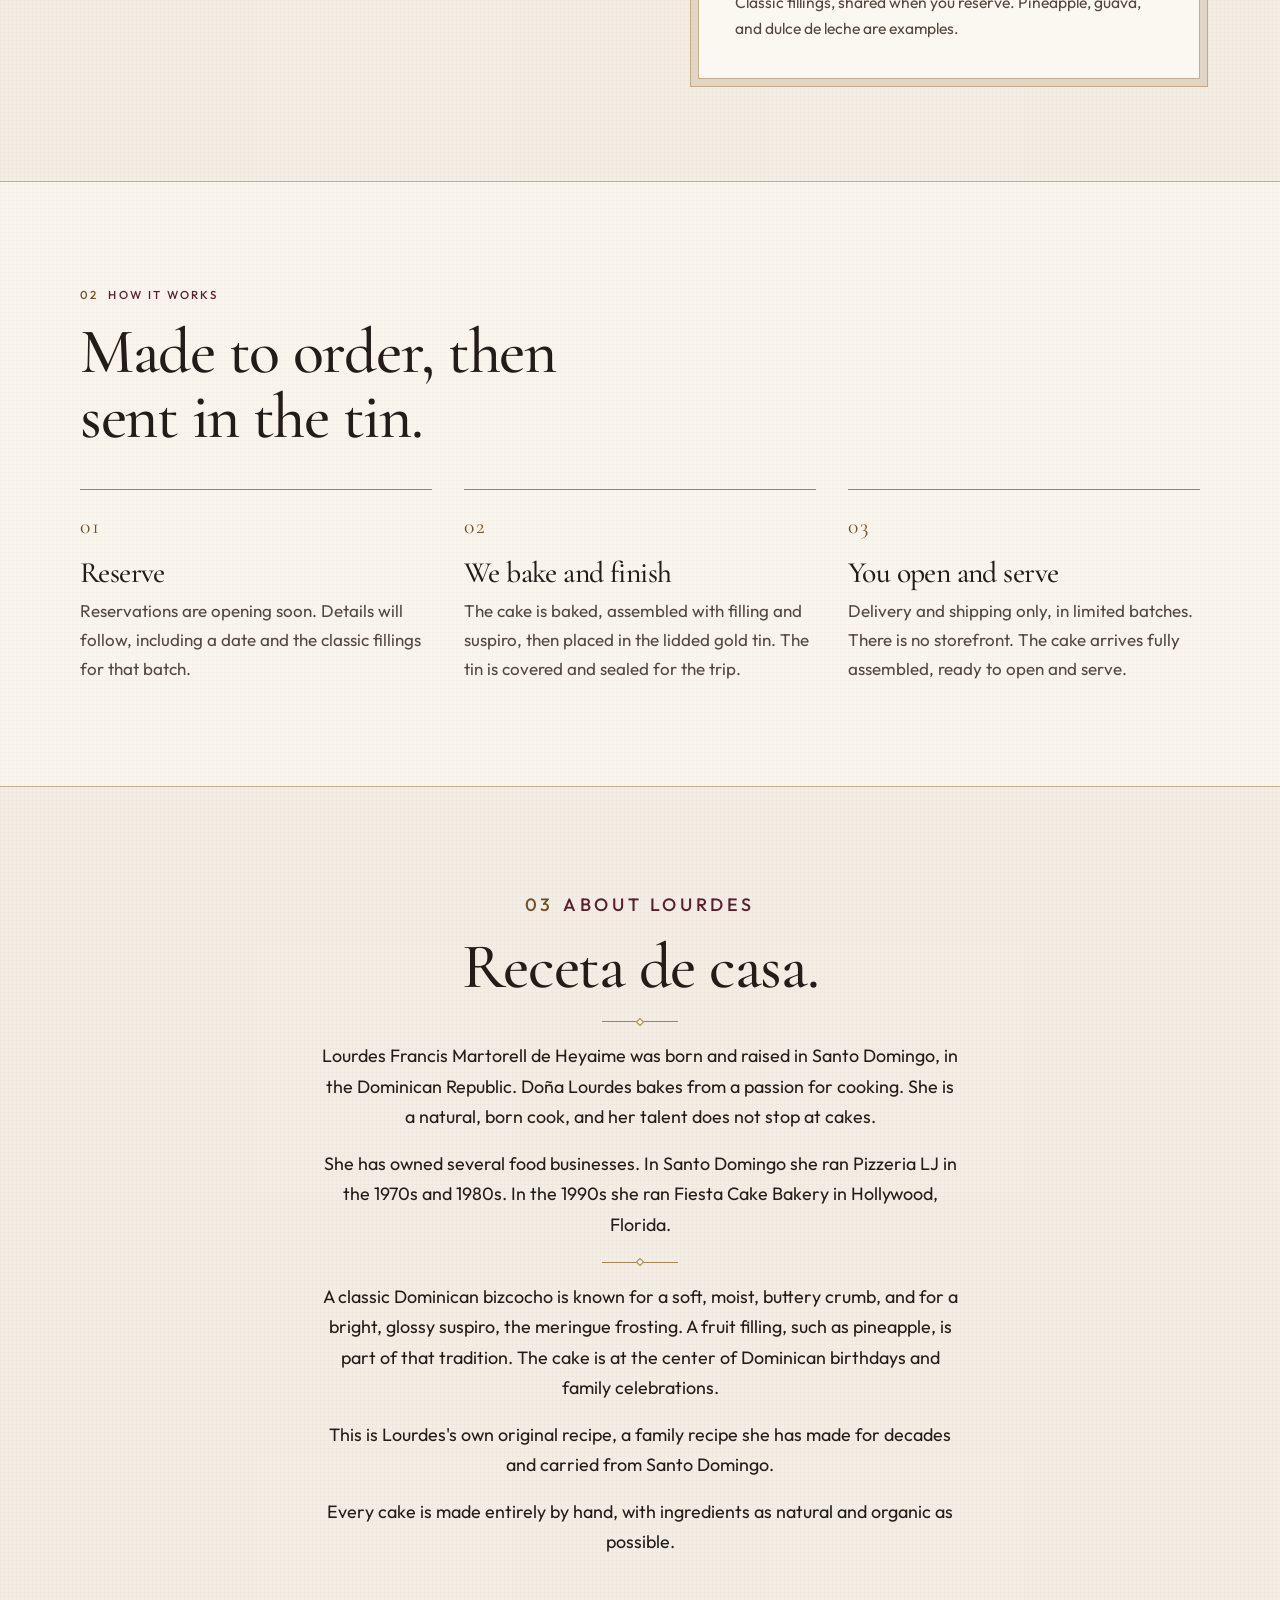
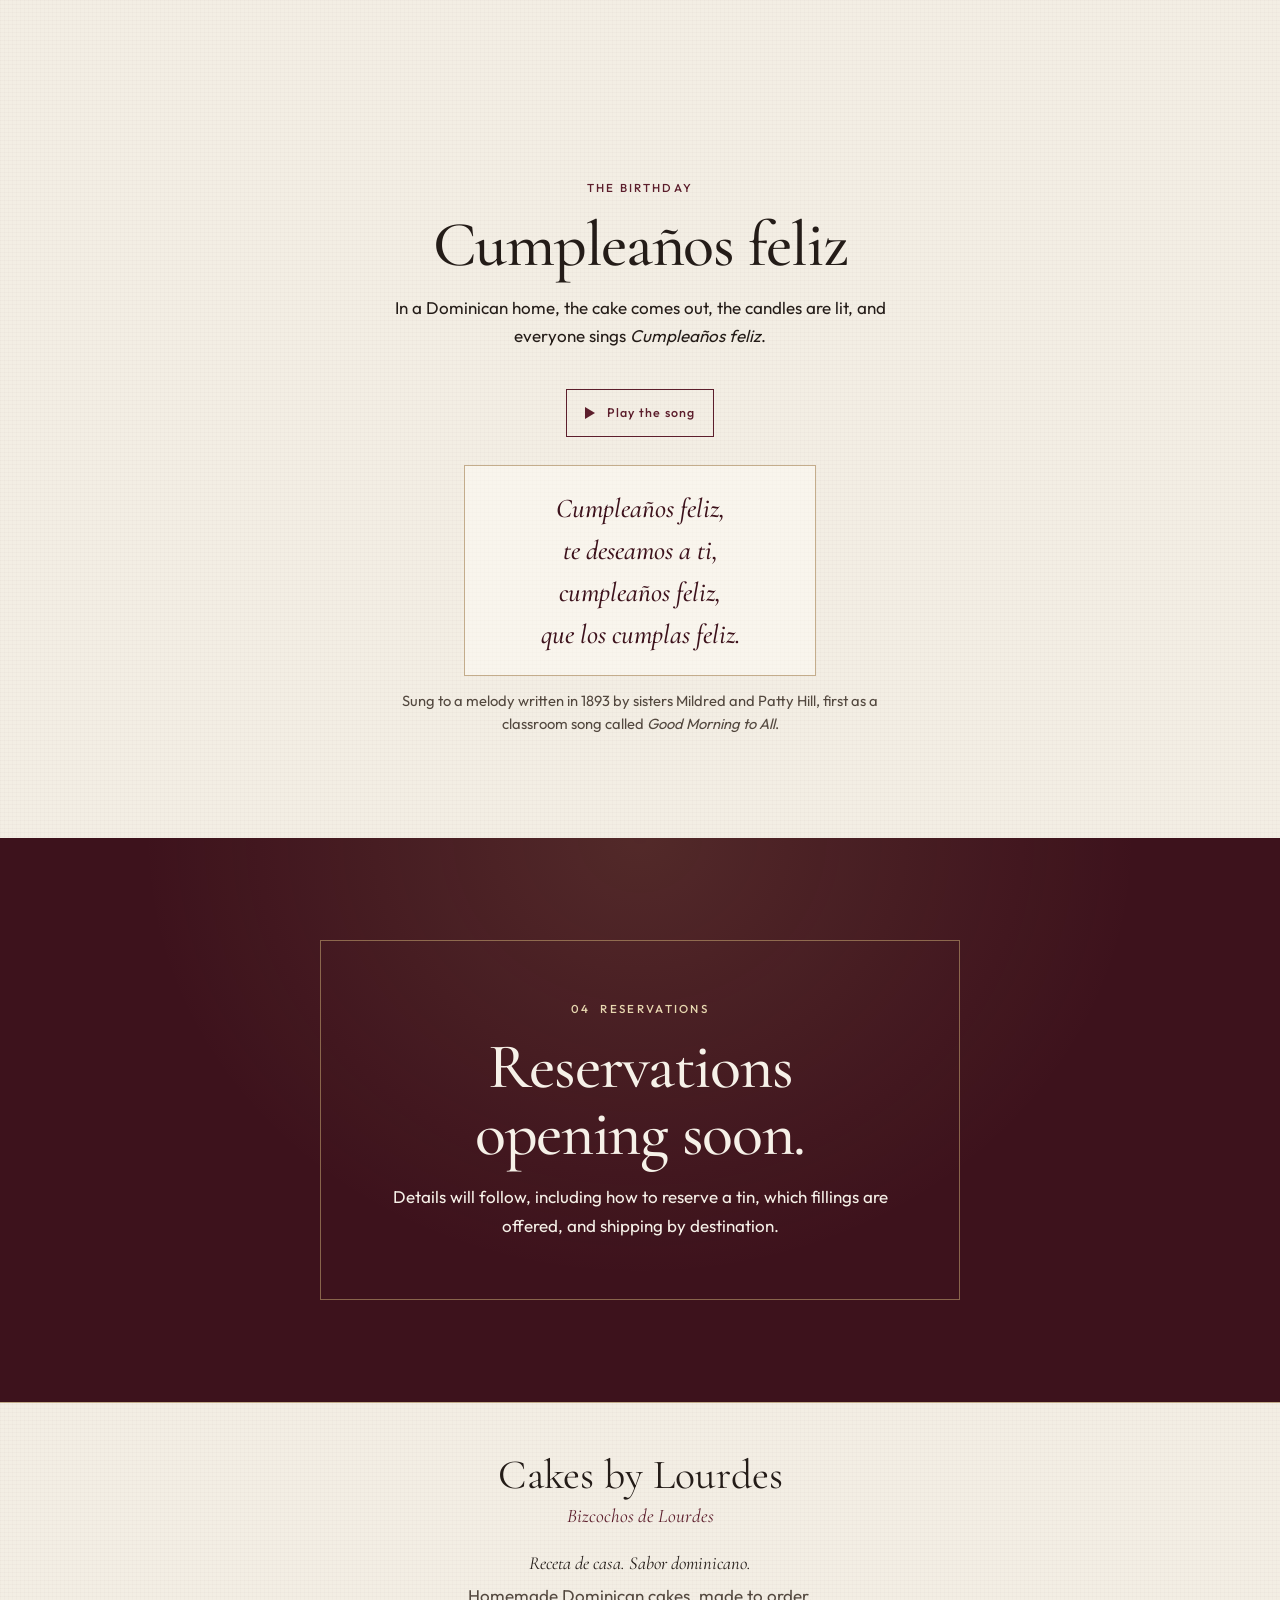
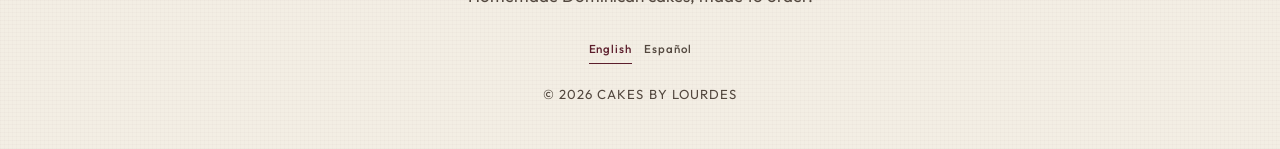
==== commit 22d69c72: "Add a play button for an original Cumpleaños feliz instrumental. The melody is synthesized in the re" ====
--- a/index.html
+++ b/index.html
@@ -246,6 +246,14 @@
         <p class="eyebrow">The birthday</p>
         <h2 id="song-title" lang="es">Cumpleaños feliz</h2>
         <p>In a Dominican home, the cake comes out, the candles are lit, and everyone sings <em lang="es">Cumpleaños feliz</em>.</p>
+        <button type="button" class="song-play" aria-pressed="false" aria-controls="birthday-audio" data-pause-label="Pause">
+          <span class="song-play-mark" aria-hidden="true"></span>
+          <span class="song-play-label">Play the song</span>
+        </button>
+        <audio id="birthday-audio" preload="none">
+          <source src="assets/cumpleanos-feliz.ogg" type="audio/ogg">
+          <source src="assets/cumpleanos-feliz.mp3" type="audio/mpeg">
+        </audio>
         <blockquote class="verse" lang="es">
           <p>Cumpleaños feliz,<br>te deseamos a ti,<br>cumpleaños feliz,<br>que los cumplas feliz.</p>
         </blockquote>
--- a/styles.css
+++ b/styles.css
@@ -766,6 +766,46 @@
   color: var(--muted);
 }
 
+.song-play {
+  display: inline-flex;
+  align-items: center;
+  justify-content: center;
+  gap: 0.7rem;
+  margin: 1.35rem auto 0;
+  min-height: 3rem;
+  padding: 0.7rem 1.15rem;
+  border: 1px solid var(--wine);
+  background: transparent;
+  color: var(--wine);
+  font-family: var(--sans);
+  font-size: 0.78rem;
+  font-weight: 500;
+  letter-spacing: 0.08em;
+  cursor: pointer;
+}
+
+.song-play:hover {
+  background: var(--wine);
+  color: var(--cream);
+}
+
+.song-play-mark {
+  width: 0;
+  height: 0;
+  border-style: solid;
+  border-width: 6px 0 6px 10px;
+  border-color: transparent transparent transparent currentColor;
+}
+
+.song-play.is-playing .song-play-mark {
+  width: 10px;
+  height: 12px;
+  border: 0;
+  background:
+    linear-gradient(currentColor, currentColor) left center / 3px 100% no-repeat,
+    linear-gradient(currentColor, currentColor) right center / 3px 100% no-repeat;
+}
+
 .reserve {
   background:
     radial-gradient(ellipse at 50% 0%, rgba(212, 181, 122, 0.14), transparent 55%),
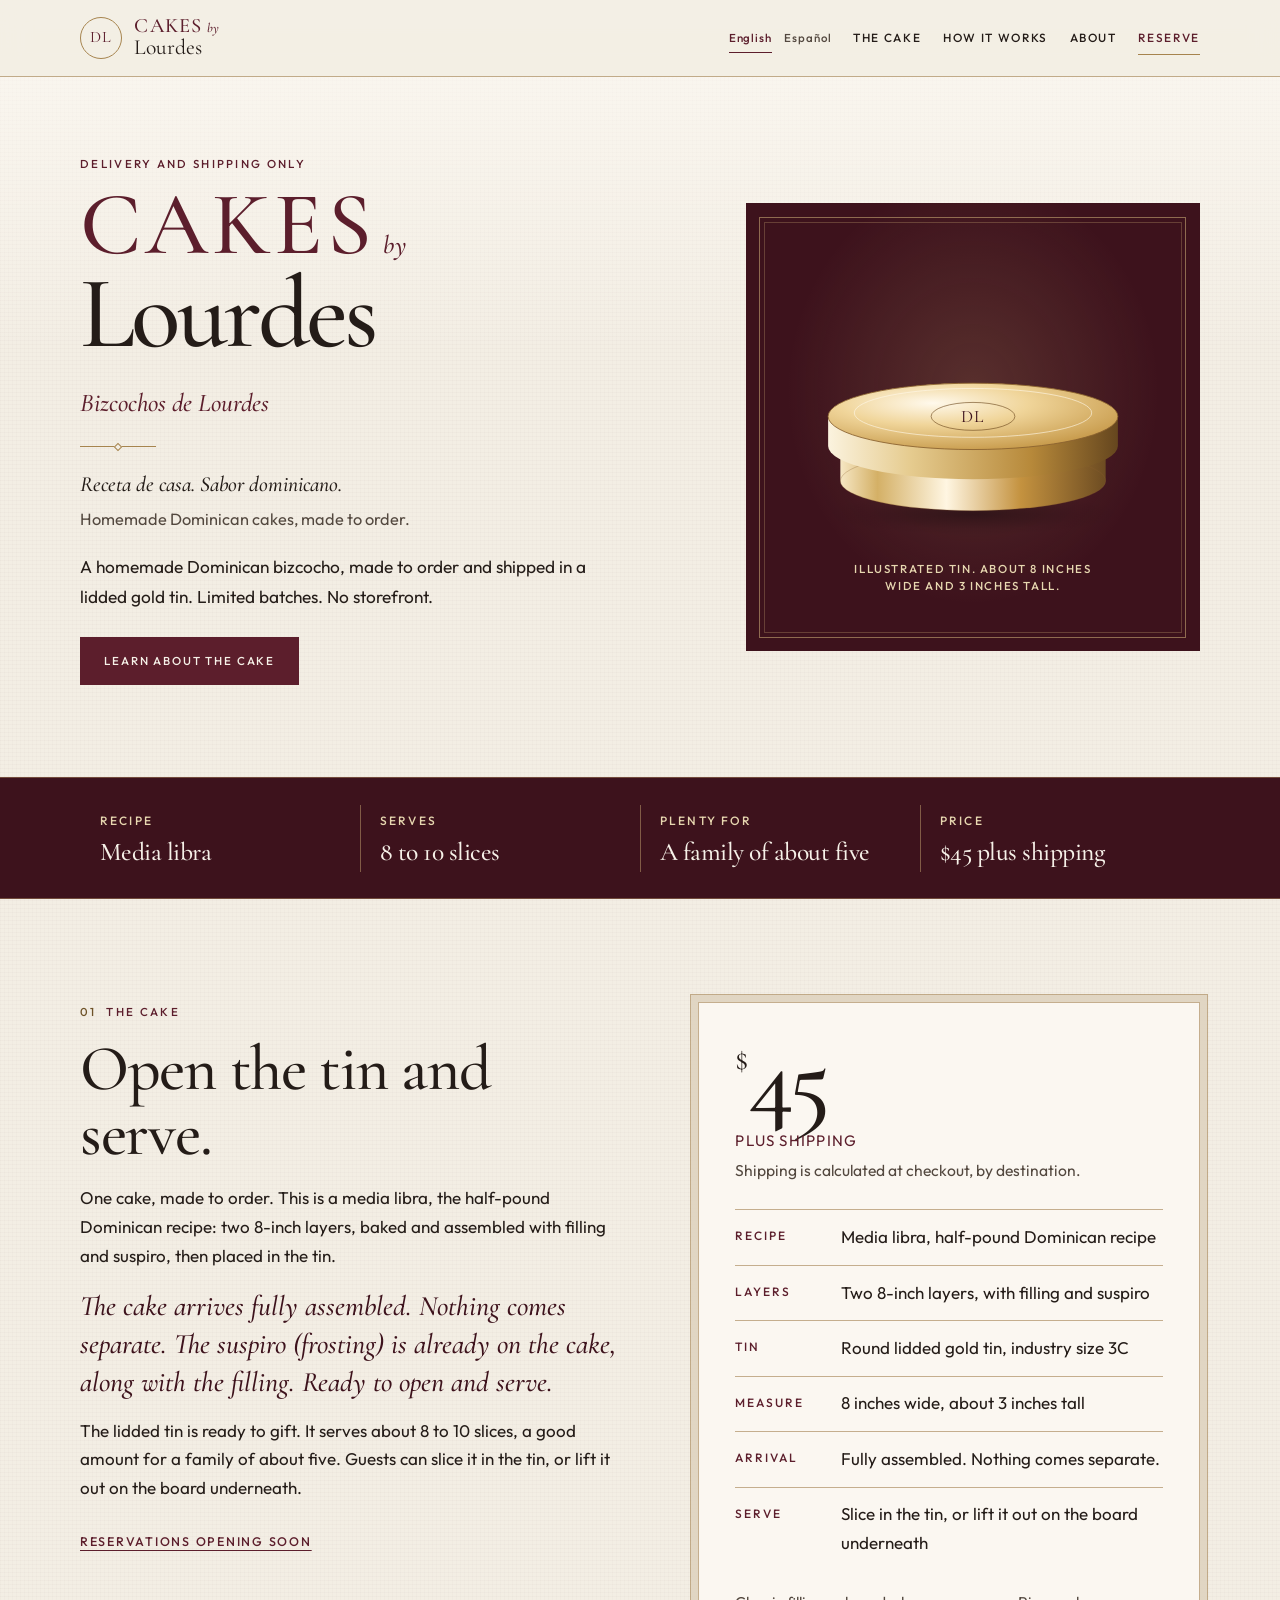
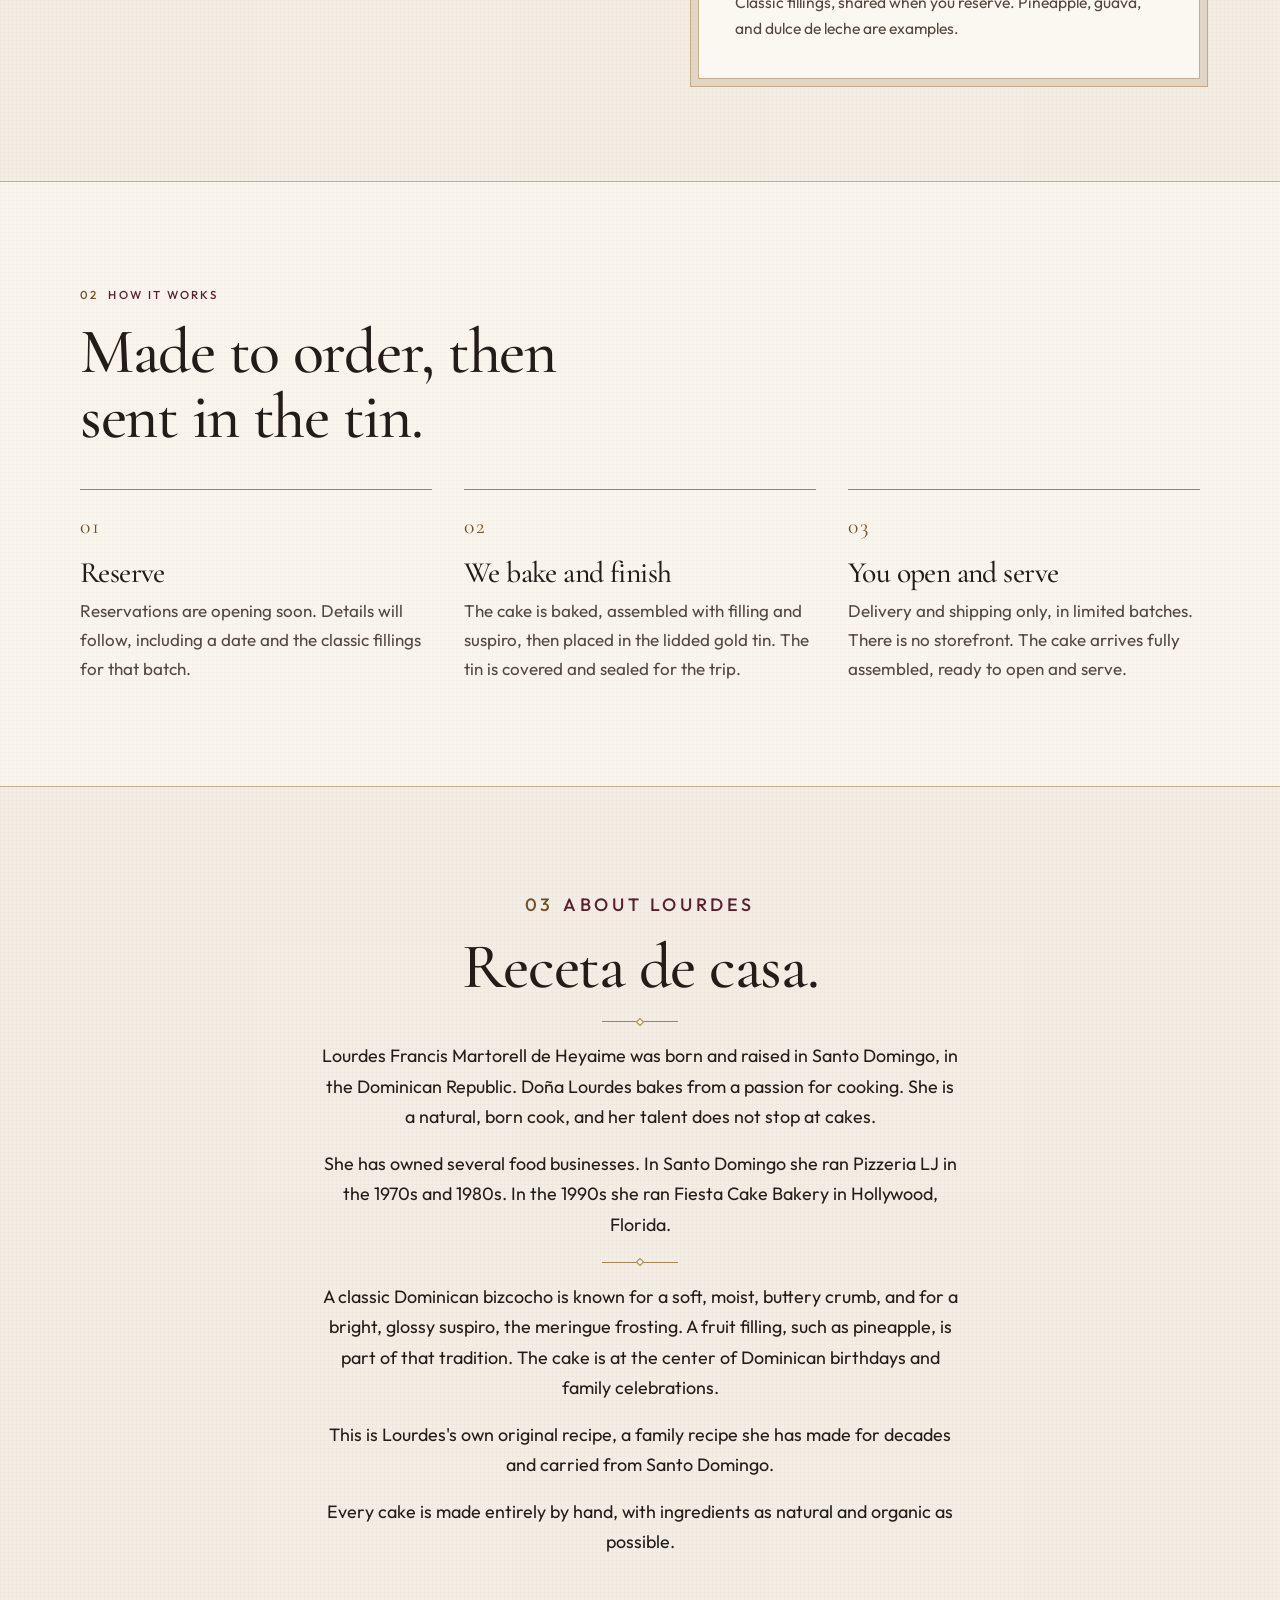
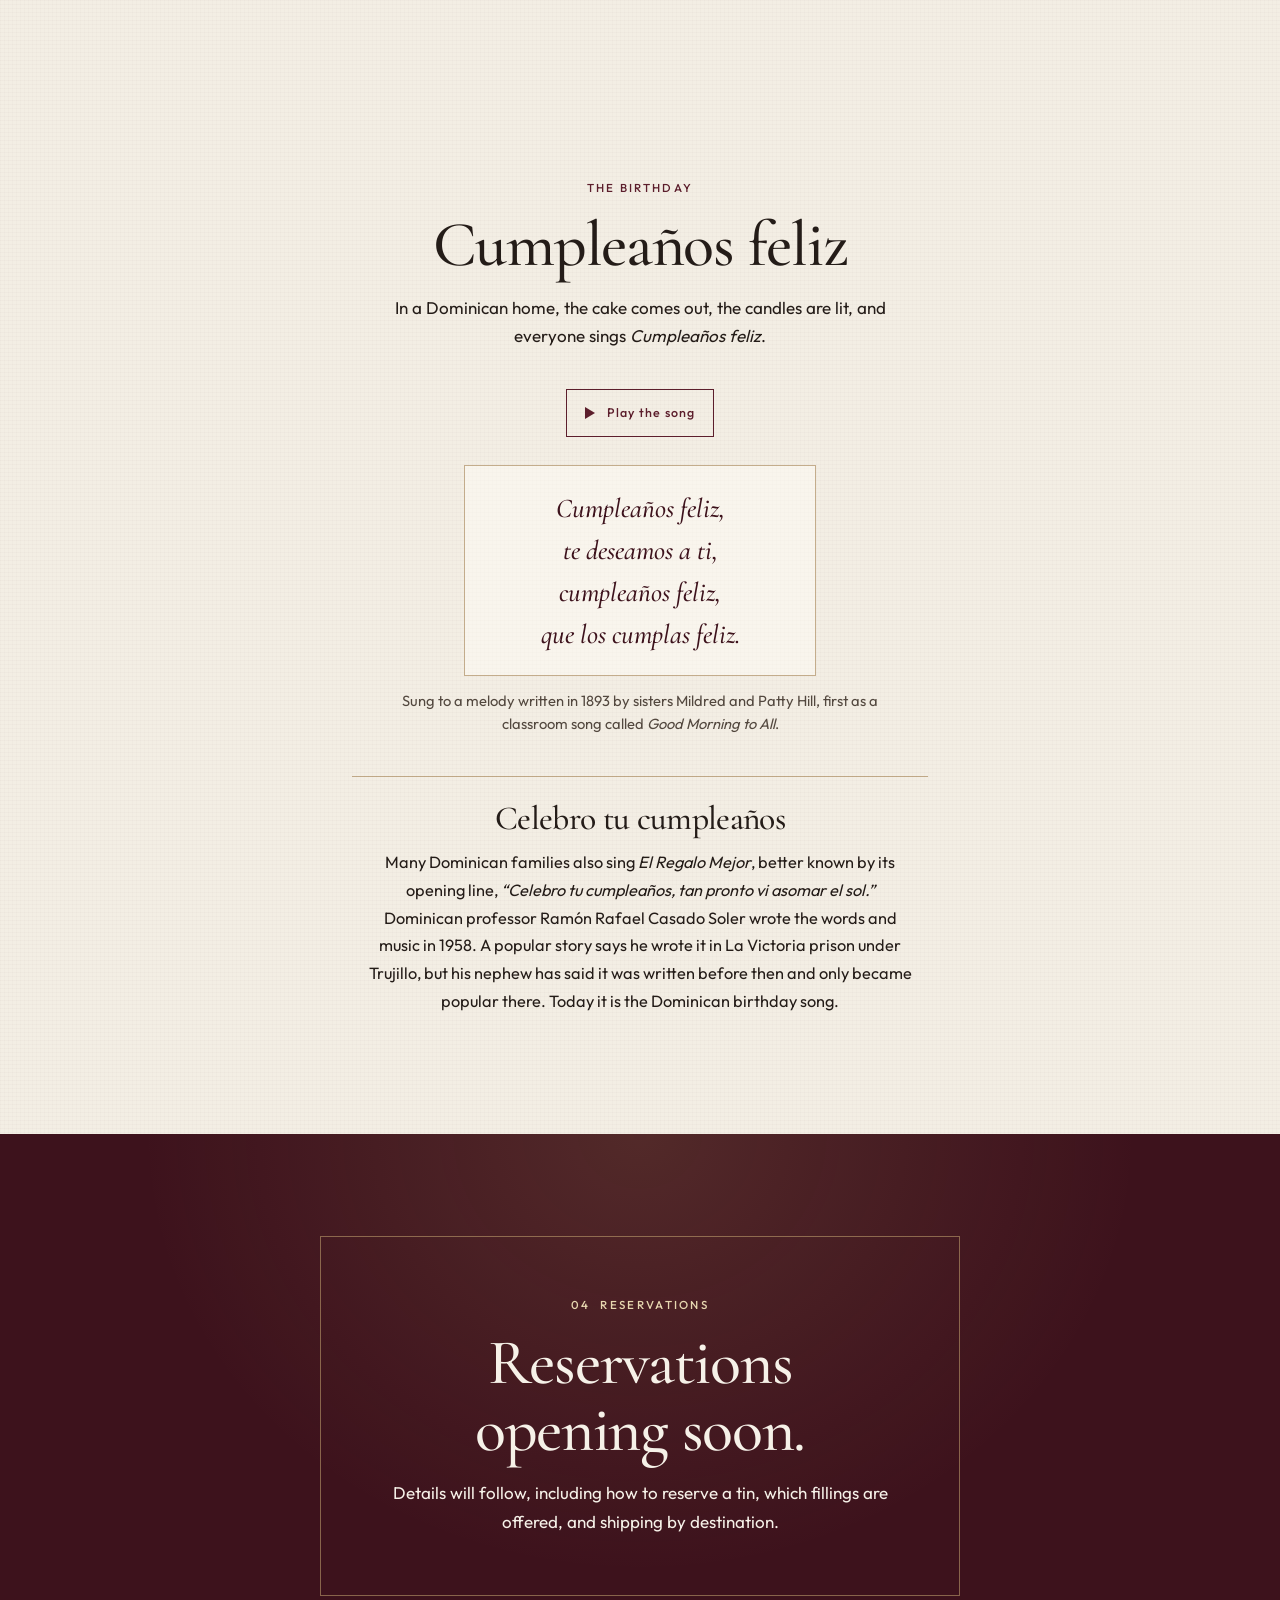
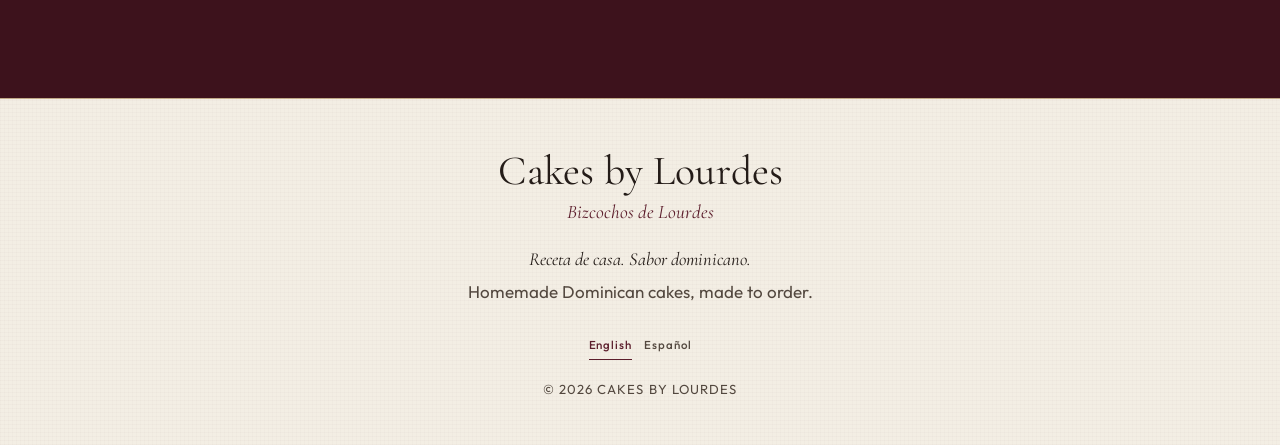
==== commit 4afc2d51: "Add a short note on Celebro tu cumpleaños. It sits under the Cumpleaños feliz verse and names the so" ====
--- a/index.html
+++ b/index.html
@@ -258,6 +258,10 @@
           <p>Cumpleaños feliz,<br>te deseamos a ti,<br>cumpleaños feliz,<br>que los cumplas feliz.</p>
         </blockquote>
         <p class="song-note">Sung to a melody written in 1893 by sisters Mildred and Patty Hill, first as a classroom song called <em lang="en">Good Morning to All</em>.</p>
+        <div class="song-also">
+          <h3 lang="es">Celebro tu cumpleaños</h3>
+          <p>Many Dominican families also sing <em lang="es">El Regalo Mejor</em>, better known by its opening line, <em lang="es">“Celebro tu cumpleaños, tan pronto vi asomar el sol.”</em> Dominican professor Ramón Rafael Casado Soler wrote the words and music in 1958. A popular story says he wrote it in La Victoria prison under Trujillo, but his nephew has said it was written before then and only became popular there. Today it is the Dominican birthday song.</p>
+        </div>
       </div>
     </section>
 
--- a/styles.css
+++ b/styles.css
@@ -766,6 +766,22 @@
   color: var(--muted);
 }
 
+.song-also {
+  margin-top: 2.5rem;
+  padding-top: 1.6rem;
+  border-top: 1px solid var(--line);
+}
+
+.song-also h3 {
+  margin: 0 0 0.8rem;
+  font-size: clamp(1.65rem, 3vw, 2.1rem);
+}
+
+.song-also p {
+  font-size: 1.02rem;
+  line-height: 1.7;
+}
+
 .song-play {
   display: inline-flex;
   align-items: center;
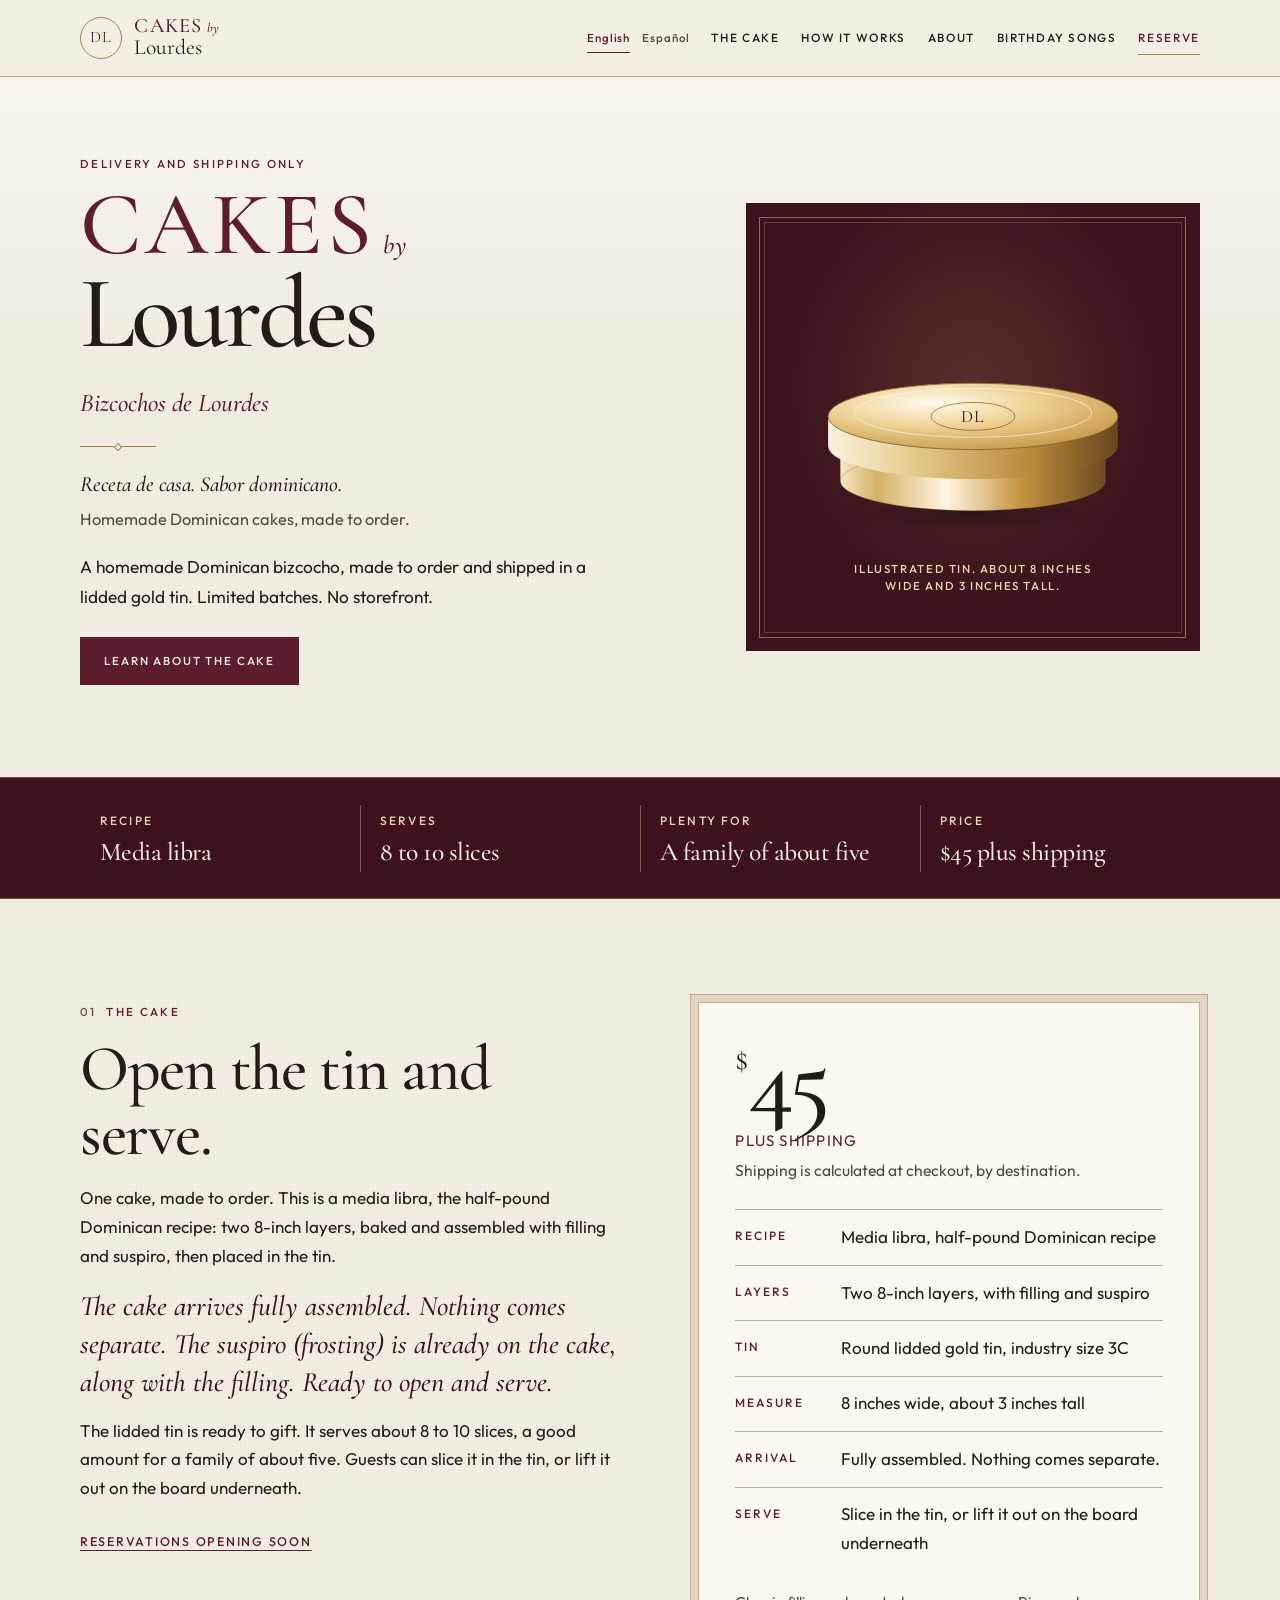
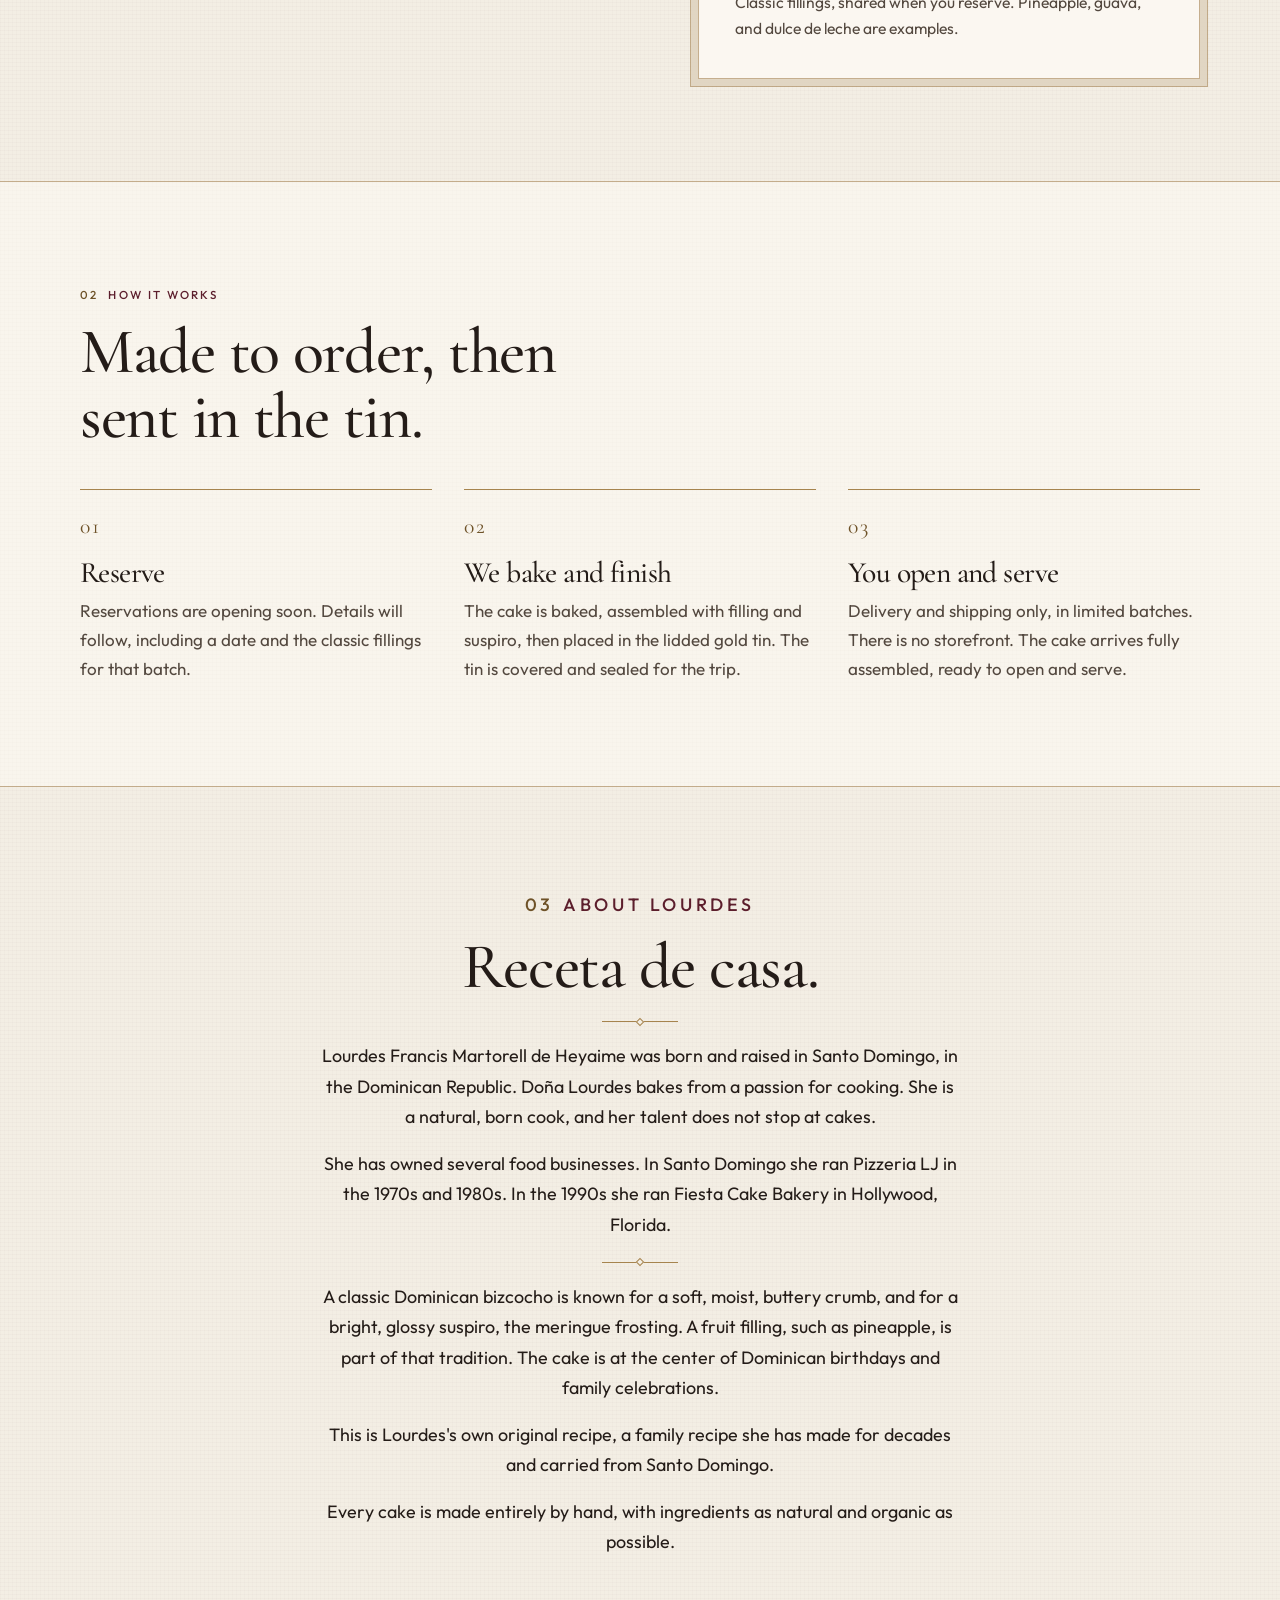
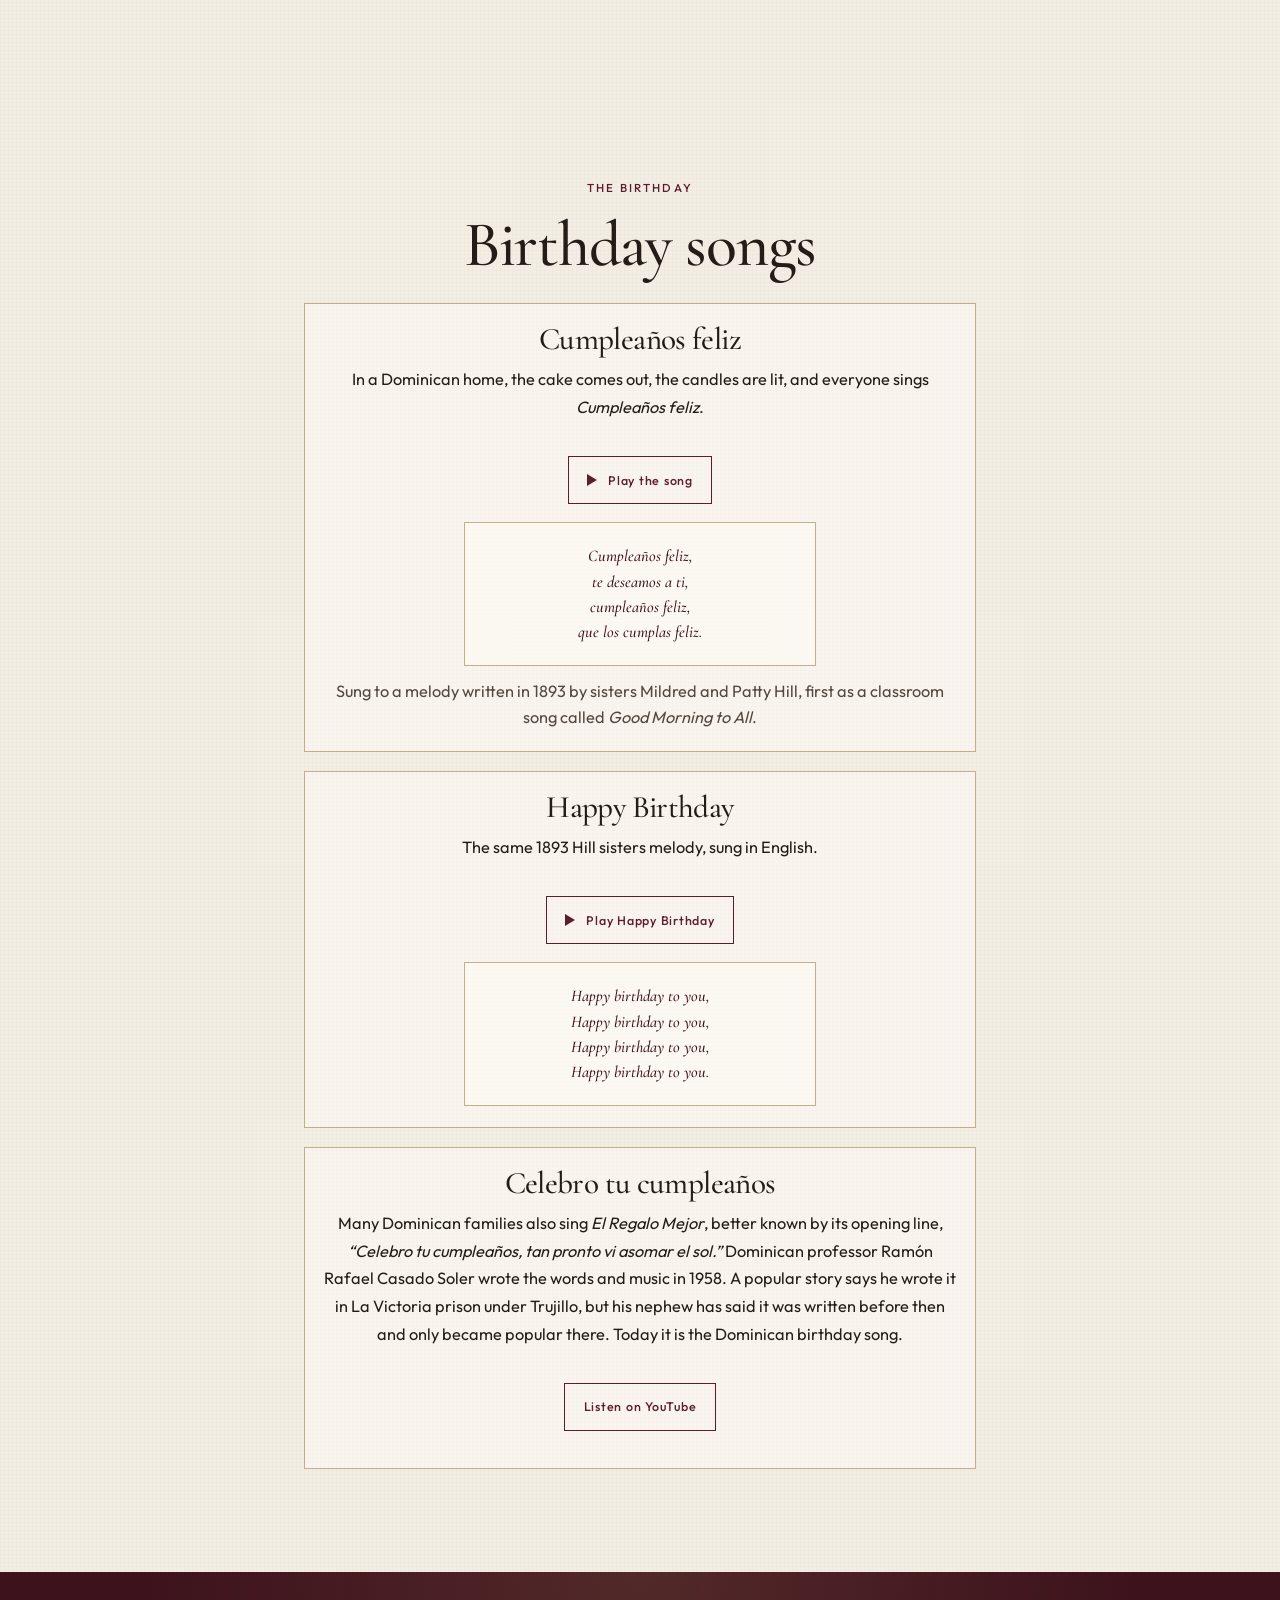
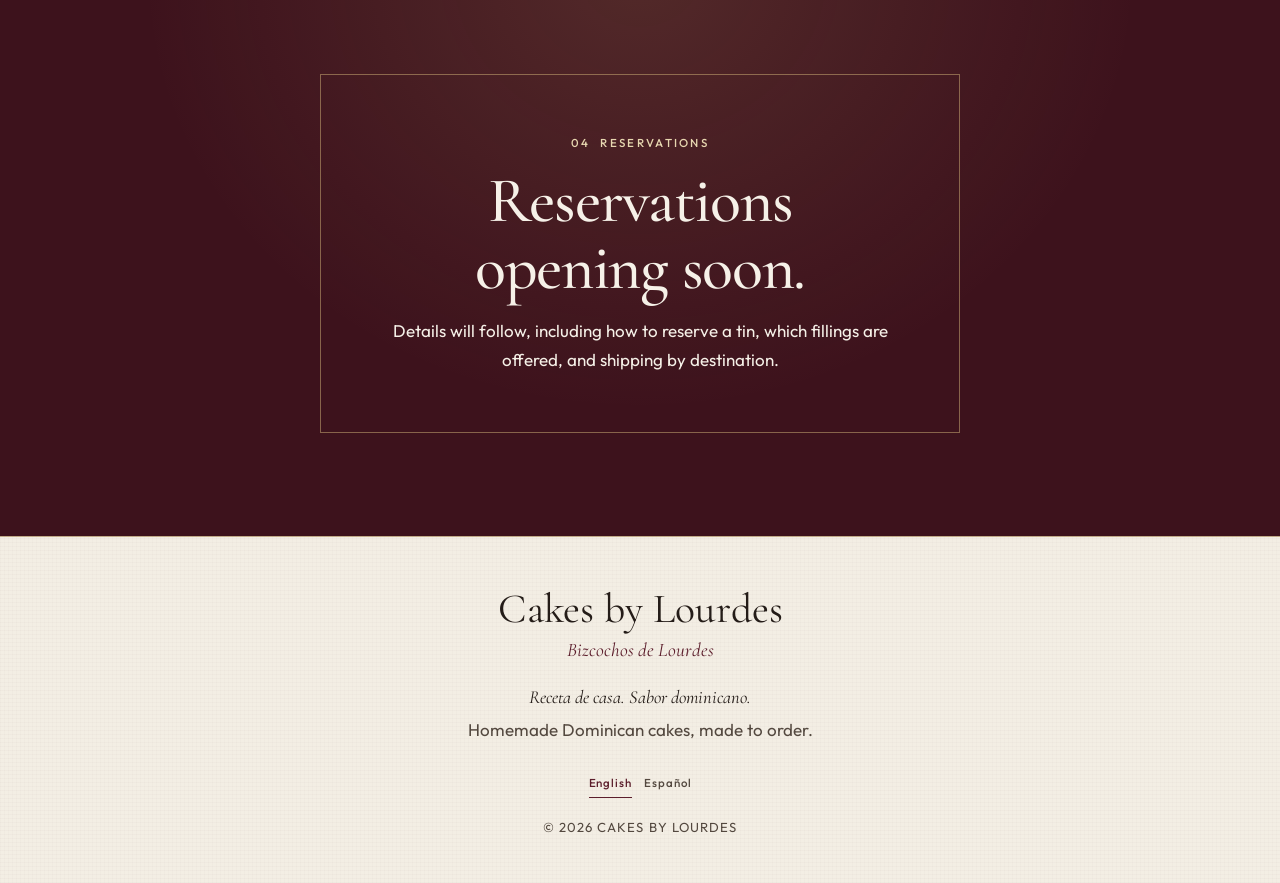
==== commit 30961d04: "Group the birthday songs into three cards. Cumpleaños feliz and Happy Birthday share the existing in" ====
--- a/index.html
+++ b/index.html
@@ -64,6 +64,7 @@
         <a href="#cake">The Cake</a>
         <a href="#how">How It Works</a>
         <a href="#story">About</a>
+        <a href="#birthday-songs">Birthday songs</a>
         <a href="#reserve">Reserve</a>
       </nav>
     </div>
@@ -241,26 +242,50 @@
       </div>
     </section>
 
-    <section id="song" class="section section-song" aria-labelledby="song-title">
+    <section id="birthday-songs" class="section section-song" aria-labelledby="songs-title">
+      <div id="song"></div>
       <div class="wrap song-inner">
         <p class="eyebrow">The birthday</p>
-        <h2 id="song-title" lang="es">Cumpleaños feliz</h2>
-        <p>In a Dominican home, the cake comes out, the candles are lit, and everyone sings <em lang="es">Cumpleaños feliz</em>.</p>
-        <button type="button" class="song-play" aria-pressed="false" aria-controls="birthday-audio" data-pause-label="Pause">
-          <span class="song-play-mark" aria-hidden="true"></span>
-          <span class="song-play-label">Play the song</span>
-        </button>
-        <audio id="birthday-audio" preload="none">
-          <source src="assets/cumpleanos-feliz.ogg" type="audio/ogg">
-          <source src="assets/cumpleanos-feliz.mp3" type="audio/mpeg">
-        </audio>
-        <blockquote class="verse" lang="es">
-          <p>Cumpleaños feliz,<br>te deseamos a ti,<br>cumpleaños feliz,<br>que los cumplas feliz.</p>
-        </blockquote>
-        <p class="song-note">Sung to a melody written in 1893 by sisters Mildred and Patty Hill, first as a classroom song called <em lang="en">Good Morning to All</em>.</p>
-        <div class="song-also">
-          <h3 lang="es">Celebro tu cumpleaños</h3>
-          <p>Many Dominican families also sing <em lang="es">El Regalo Mejor</em>, better known by its opening line, <em lang="es">“Celebro tu cumpleaños, tan pronto vi asomar el sol.”</em> Dominican professor Ramón Rafael Casado Soler wrote the words and music in 1958. A popular story says he wrote it in La Victoria prison under Trujillo, but his nephew has said it was written before then and only became popular there. Today it is the Dominican birthday song.</p>
+        <h2 id="songs-title">Birthday songs</h2>
+        <div class="song-list">
+          <article class="song-card">
+            <h3 lang="es">Cumpleaños feliz</h3>
+            <p>In a Dominican home, the cake comes out, the candles are lit, and everyone sings <em lang="es">Cumpleaños feliz</em>.</p>
+            <button type="button" class="song-play" aria-pressed="false" aria-controls="birthday-audio" data-pause-label="Pause">
+              <span class="song-play-mark" aria-hidden="true"></span>
+              <span class="song-play-label">Play the song</span>
+            </button>
+            <audio id="birthday-audio" preload="none">
+              <source src="assets/cumpleanos-feliz.ogg" type="audio/ogg">
+              <source src="assets/cumpleanos-feliz.mp3" type="audio/mpeg">
+            </audio>
+            <blockquote class="verse" lang="es">
+              <p>Cumpleaños feliz,<br>te deseamos a ti,<br>cumpleaños feliz,<br>que los cumplas feliz.</p>
+            </blockquote>
+            <p class="song-note">Sung to a melody written in 1893 by sisters Mildred and Patty Hill, first as a classroom song called <em lang="en">Good Morning to All</em>.</p>
+          </article>
+          <article class="song-card">
+            <h3 lang="en">Happy Birthday</h3>
+            <p>The same 1893 Hill sisters melody, sung in English.</p>
+            <button type="button" class="song-play" aria-pressed="false" aria-controls="happy-audio" data-pause-label="Pause">
+              <span class="song-play-mark" aria-hidden="true"></span>
+              <span class="song-play-label">Play Happy Birthday</span>
+            </button>
+            <audio id="happy-audio" preload="none">
+              <source src="assets/cumpleanos-feliz.ogg" type="audio/ogg">
+              <source src="assets/cumpleanos-feliz.mp3" type="audio/mpeg">
+            </audio>
+            <blockquote class="verse" lang="en">
+              <p>Happy birthday to you,<br>Happy birthday to you,<br>Happy birthday to you,<br>Happy birthday to you.</p>
+            </blockquote>
+          </article>
+          <article class="song-card">
+            <h3 lang="es">Celebro tu cumpleaños</h3>
+            <p>Many Dominican families also sing <em lang="es">El Regalo Mejor</em>, better known by its opening line, <em lang="es">“Celebro tu cumpleaños, tan pronto vi asomar el sol.”</em> Dominican professor Ramón Rafael Casado Soler wrote the words and music in 1958. A popular story says he wrote it in La Victoria prison under Trujillo, but his nephew has said it was written before then and only became popular there. Today it is the Dominican birthday song.</p>
+            <p class="song-action">
+              <a class="song-link" href="https://www.youtube.com/results?search_query=Celebro+tu+cumplea%C3%B1os+El+Regalo+Mejor" target="_blank" rel="noopener">Listen on YouTube<span class="sr-only"> (opens in a new tab)</span></a>
+            </p>
+          </article>
         </div>
       </div>
     </section>
--- a/styles.css
+++ b/styles.css
@@ -723,7 +723,7 @@
 }
 
 .song-inner {
-  width: min(36rem, calc(100% - 3rem));
+  width: min(42rem, calc(100% - 3rem));
 }
 
 .song-inner .eyebrow {
@@ -766,28 +766,49 @@
   color: var(--muted);
 }
 
-.song-also {
-  margin-top: 2.5rem;
-  padding-top: 1.6rem;
-  border-top: 1px solid var(--line);
-}
-
-.song-also h3 {
-  margin: 0 0 0.8rem;
-  font-size: clamp(1.65rem, 3vw, 2.1rem);
-}
-
-.song-also p {
+#song {
+  display: block;
+  height: 0;
+  overflow: hidden;
+}
+
+.song-list {
+  display: grid;
+  gap: 1.15rem;
+  margin-top: 1.6rem;
+}
+
+.song-card {
+  border: 1px solid var(--line);
+  background: rgba(255, 252, 247, 0.5);
+  padding: 1.25rem 1.15rem 1.35rem;
+}
+
+.song-card h3 {
+  margin: 0 0 0.65rem;
+  font-size: clamp(1.55rem, 3vw, 1.95rem);
+}
+
+.song-card p {
+  max-width: none;
   font-size: 1.02rem;
-  line-height: 1.7;
-}
-
-.song-play {
+}
+
+.song-card .verse {
+  margin-top: 1.1rem;
+}
+
+.song-card .song-note {
+  margin-top: 0.85rem;
+}
+
+.song-play,
+.song-link {
   display: inline-flex;
   align-items: center;
   justify-content: center;
   gap: 0.7rem;
-  margin: 1.35rem auto 0;
+  margin: 1.15rem auto 0;
   min-height: 3rem;
   padding: 0.7rem 1.15rem;
   border: 1px solid var(--wine);
@@ -796,11 +817,13 @@
   font-family: var(--sans);
   font-size: 0.78rem;
   font-weight: 500;
-  letter-spacing: 0.08em;
+  letter-spacing: 0.06em;
+  text-decoration: none;
   cursor: pointer;
 }
 
-.song-play:hover {
+.song-play:hover,
+.song-link:hover {
   background: var(--wine);
   color: var(--cream);
 }
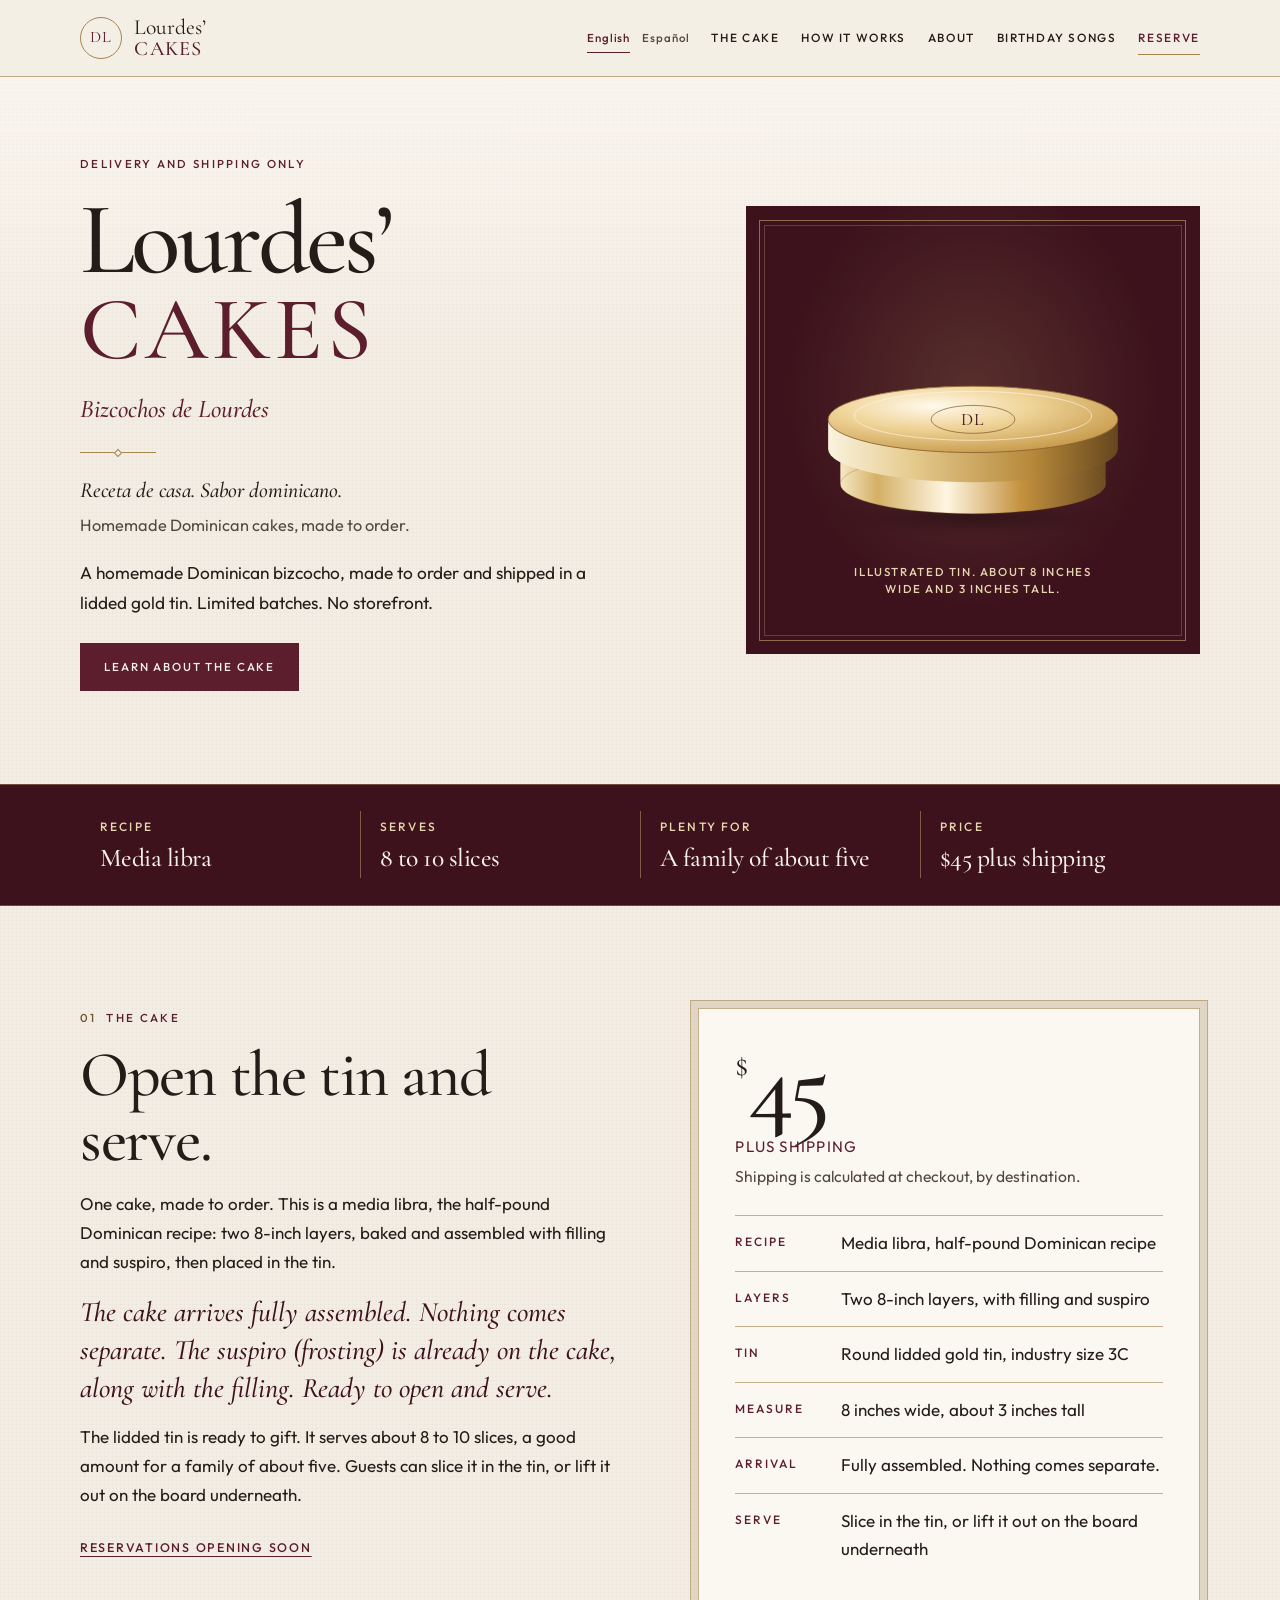
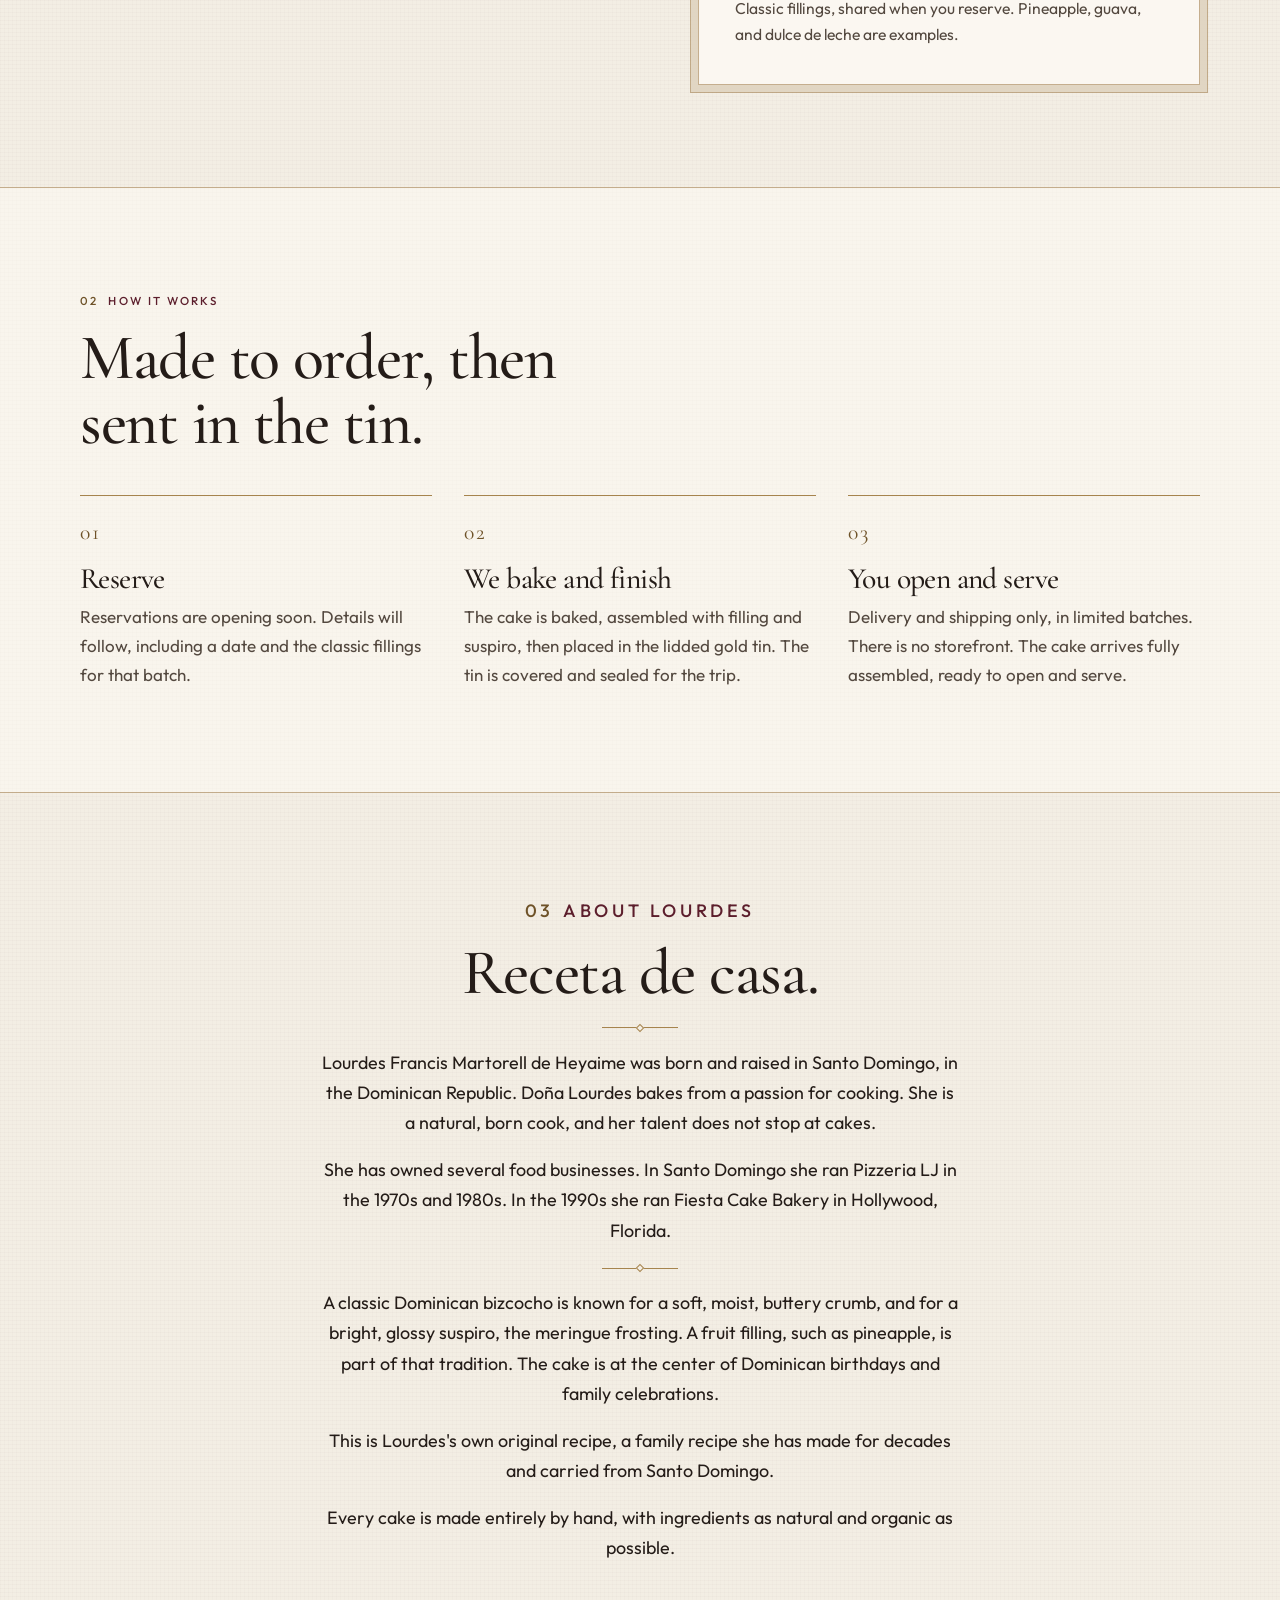
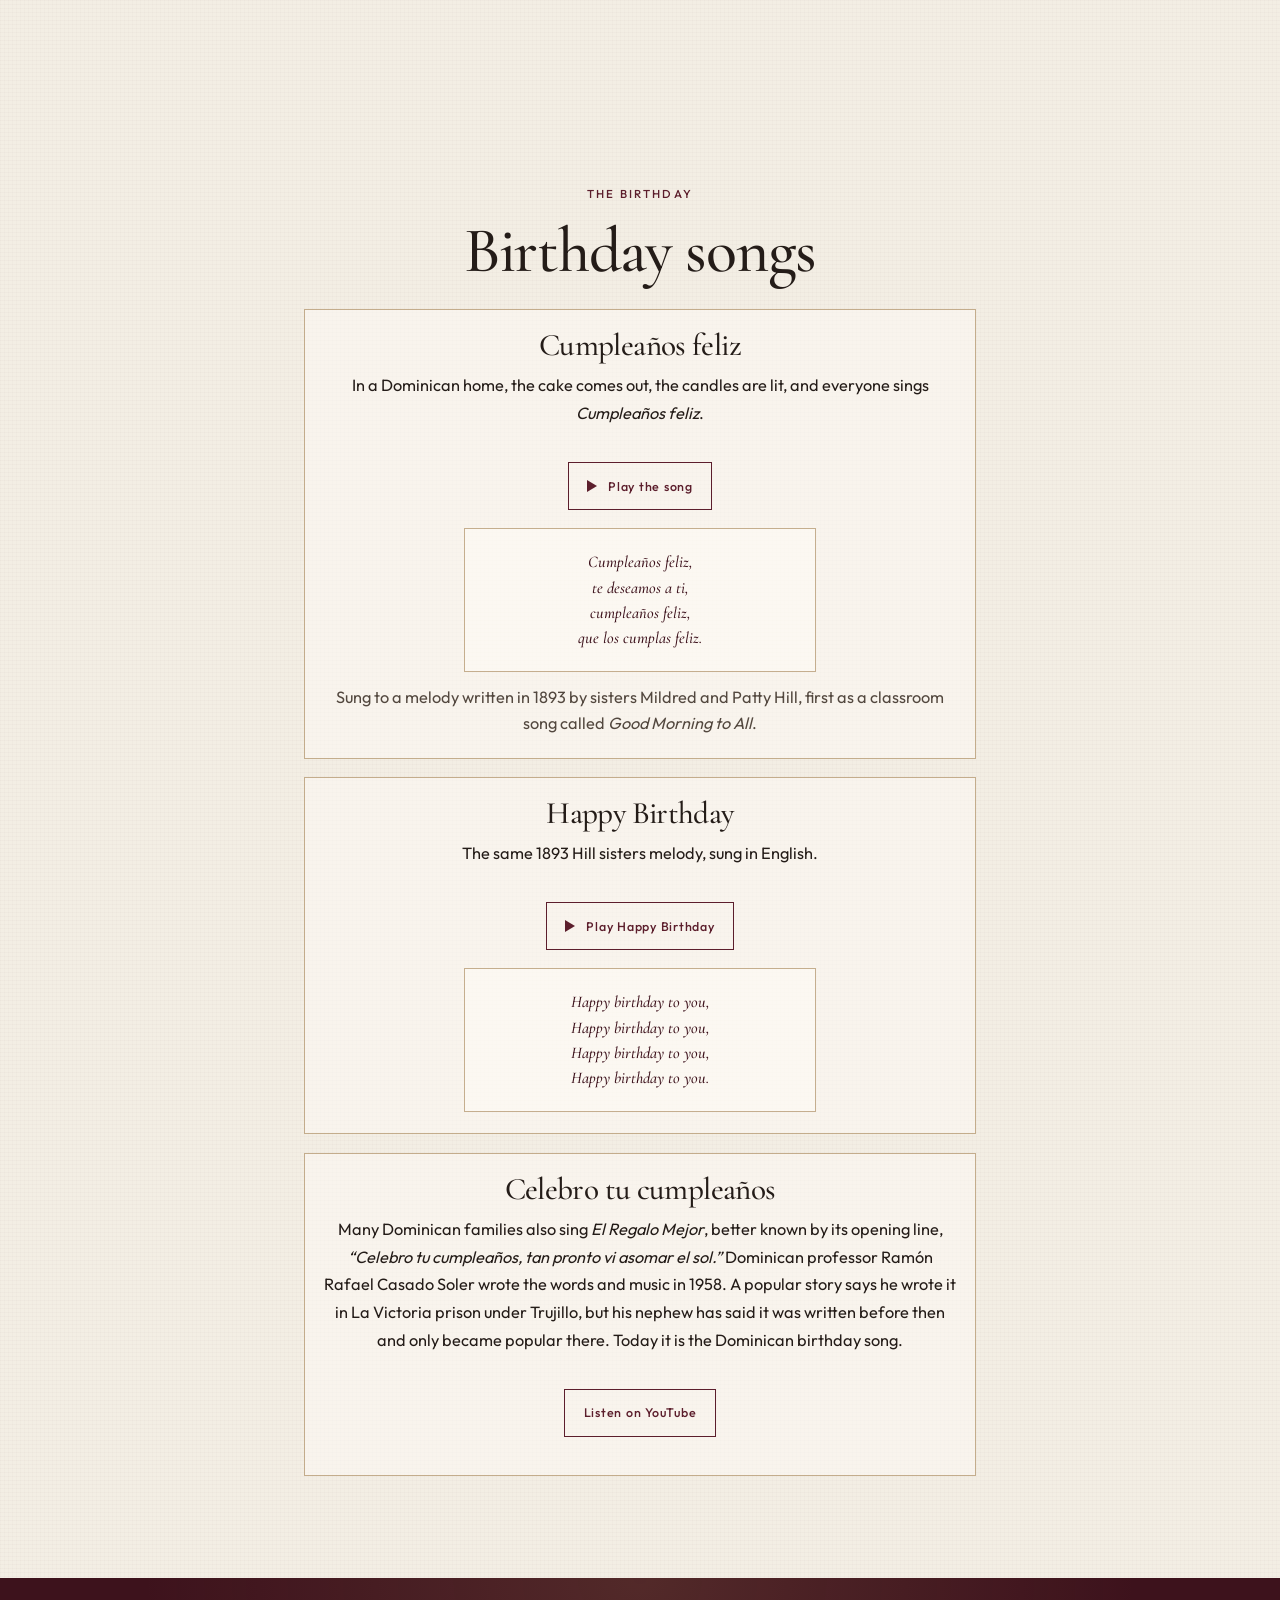
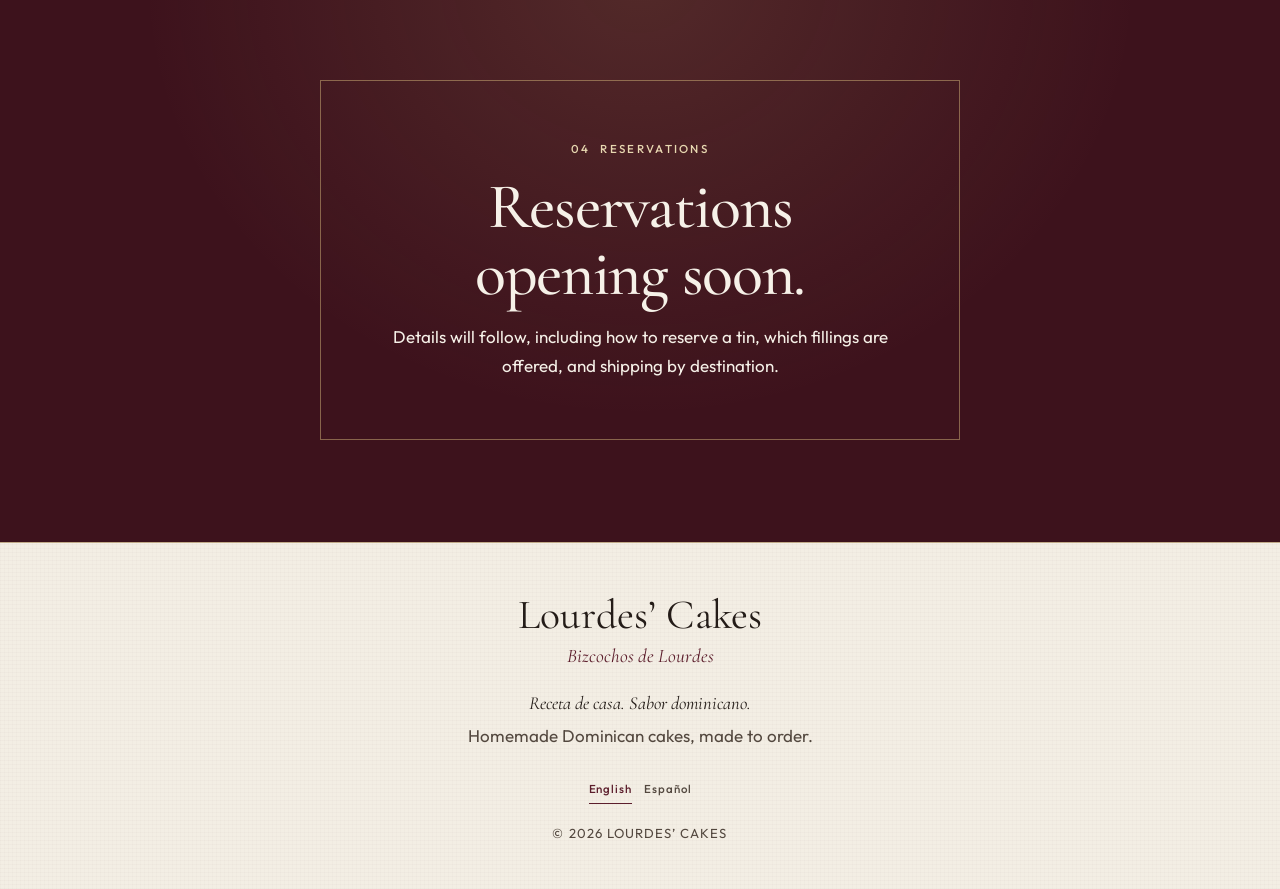
==== commit 17721cb1: "Rename the public brand to Lourdes’ Cakes. The wordmark, titles, social tags, footer, and social ima" ====
--- a/index.html
+++ b/index.html
@@ -3,7 +3,7 @@
 <head>
   <meta charset="utf-8">
   <meta name="viewport" content="width=device-width, initial-scale=1">
-  <title>Cakes by Lourdes | Homemade Dominican Cakes</title>
+  <title>Lourdes’ Cakes | Homemade Dominican Cakes</title>
   <meta name="description" content="Homemade Dominican cakes, made to order. A media libra bizcocho arrives fully assembled in a lidded gold tin. $45 plus shipping.">
   <link rel="canonical" href="https://cakesbylourdes.salimheyaime.com/">
   <link rel="alternate" hreflang="en" href="https://cakesbylourdes.salimheyaime.com/">
@@ -12,19 +12,19 @@
   <meta property="og:type" content="website">
   <meta property="og:locale" content="en_US">
   <meta property="og:locale:alternate" content="es_US">
-  <meta property="og:site_name" content="Cakes by Lourdes">
-  <meta property="og:title" content="Cakes by Lourdes">
+  <meta property="og:site_name" content="Lourdes’ Cakes">
+  <meta property="og:title" content="Lourdes’ Cakes">
   <meta property="og:description" content="Homemade Dominican cakes, made to order. A media libra bizcocho arrives fully assembled in a lidded gold tin. $45 plus shipping.">
   <meta property="og:url" content="https://cakesbylourdes.salimheyaime.com/">
   <meta property="og:image" content="https://cakesbylourdes.salimheyaime.com/og.png">
   <meta property="og:image:width" content="1200">
   <meta property="og:image:height" content="630">
-  <meta property="og:image:alt" content="Cakes by Lourdes, set in serif type on a cream and wine card. No photograph.">
+  <meta property="og:image:alt" content="Lourdes’ Cakes, set in serif type on a cream and wine card. No photograph.">
   <meta name="twitter:card" content="summary_large_image">
-  <meta name="twitter:title" content="Cakes by Lourdes">
+  <meta name="twitter:title" content="Lourdes’ Cakes">
   <meta name="twitter:description" content="Homemade Dominican cakes, made to order. A media libra bizcocho arrives fully assembled in a lidded gold tin. $45 plus shipping.">
   <meta name="twitter:image" content="https://cakesbylourdes.salimheyaime.com/og.png">
-  <meta name="twitter:image:alt" content="Cakes by Lourdes, set in serif type on a cream and wine card. No photograph.">
+  <meta name="twitter:image:alt" content="Lourdes’ Cakes, set in serif type on a cream and wine card. No photograph.">
   <meta name="theme-color" content="#3d121c">
   <link rel="icon" href="favicon.svg" type="image/svg+xml">
   <link rel="icon" href="favicon-32.png" type="image/png" sizes="32x32">
@@ -43,8 +43,8 @@
       <a class="brand" href="#top">
         <span class="monogram" aria-hidden="true">DL</span>
         <span class="brand-text">
-          <span class="brand-kicker"><span class="brand-cakes">Cakes</span> <span class="brand-by">by</span></span>
-          <span class="brand-name">Lourdes</span>
+          <span class="brand-name">Lourdes’</span>
+          <span class="brand-kicker"><span class="brand-cakes">Cakes</span></span>
         </span>
       </a>
       <nav class="lang-switch" aria-label="Language">
@@ -76,8 +76,8 @@
         <div class="hero-copy">
           <p class="eyebrow">Delivery and shipping only</p>
           <h1 id="hero-title">
-            <span class="h1-kicker"><span class="h1-cakes">Cakes</span> <span class="h1-by">by</span></span>
-            <span class="h1-name">Lourdes</span>
+            <span class="h1-name">Lourdes’</span>
+            <span class="h1-kicker"><span class="h1-cakes">Cakes</span></span>
           </h1>
           <p class="hero-es" lang="es">Bizcochos de Lourdes</p>
           <div class="rule rule-start" aria-hidden="true"><span></span></div>
@@ -303,7 +303,7 @@
 
   <footer class="site-footer">
     <div class="wrap footer-inner">
-      <p class="footer-brand">Cakes by Lourdes</p>
+      <p class="footer-brand">Lourdes’ Cakes</p>
       <p class="footer-es" lang="es">Bizcochos de Lourdes</p>
       <p class="footer-tag">
         <span lang="es">Receta de casa. Sabor dominicano.</span>
@@ -313,7 +313,7 @@
         <a href="/" hreflang="en" lang="en" aria-current="page">English</a>
         <a href="/es/" hreflang="es" lang="es">Español</a>
       </nav>
-      <p class="legal">© 2026 Cakes by Lourdes</p>
+      <p class="legal">© 2026 Lourdes’ Cakes</p>
     </div>
   </footer>
 
--- a/styles.css
+++ b/styles.css
@@ -249,7 +249,8 @@
   display: flex;
   align-items: baseline;
   gap: 0.28rem;
-  margin-bottom: 0.12rem;
+  margin-top: 0.08rem;
+  margin-bottom: 0;
   color: var(--wine);
   white-space: nowrap;
 }
@@ -274,6 +275,7 @@
 .brand-name {
   font-family: var(--serif);
   font-size: 1.35rem;
+  line-height: 1;
   color: var(--ink);
 }
 
@@ -350,7 +352,7 @@
   display: flex;
   align-items: baseline;
   gap: 0.45rem;
-  margin: 0 0 0.28rem;
+  margin: 0.15rem 0 0;
   color: var(--wine);
 }
 
@@ -375,7 +377,7 @@
   display: block;
   font-weight: 500;
   font-size: clamp(4.4rem, 8vw, 7.15rem);
-  line-height: 0.92;
+  line-height: 1;
   letter-spacing: -0.035em;
 }
 
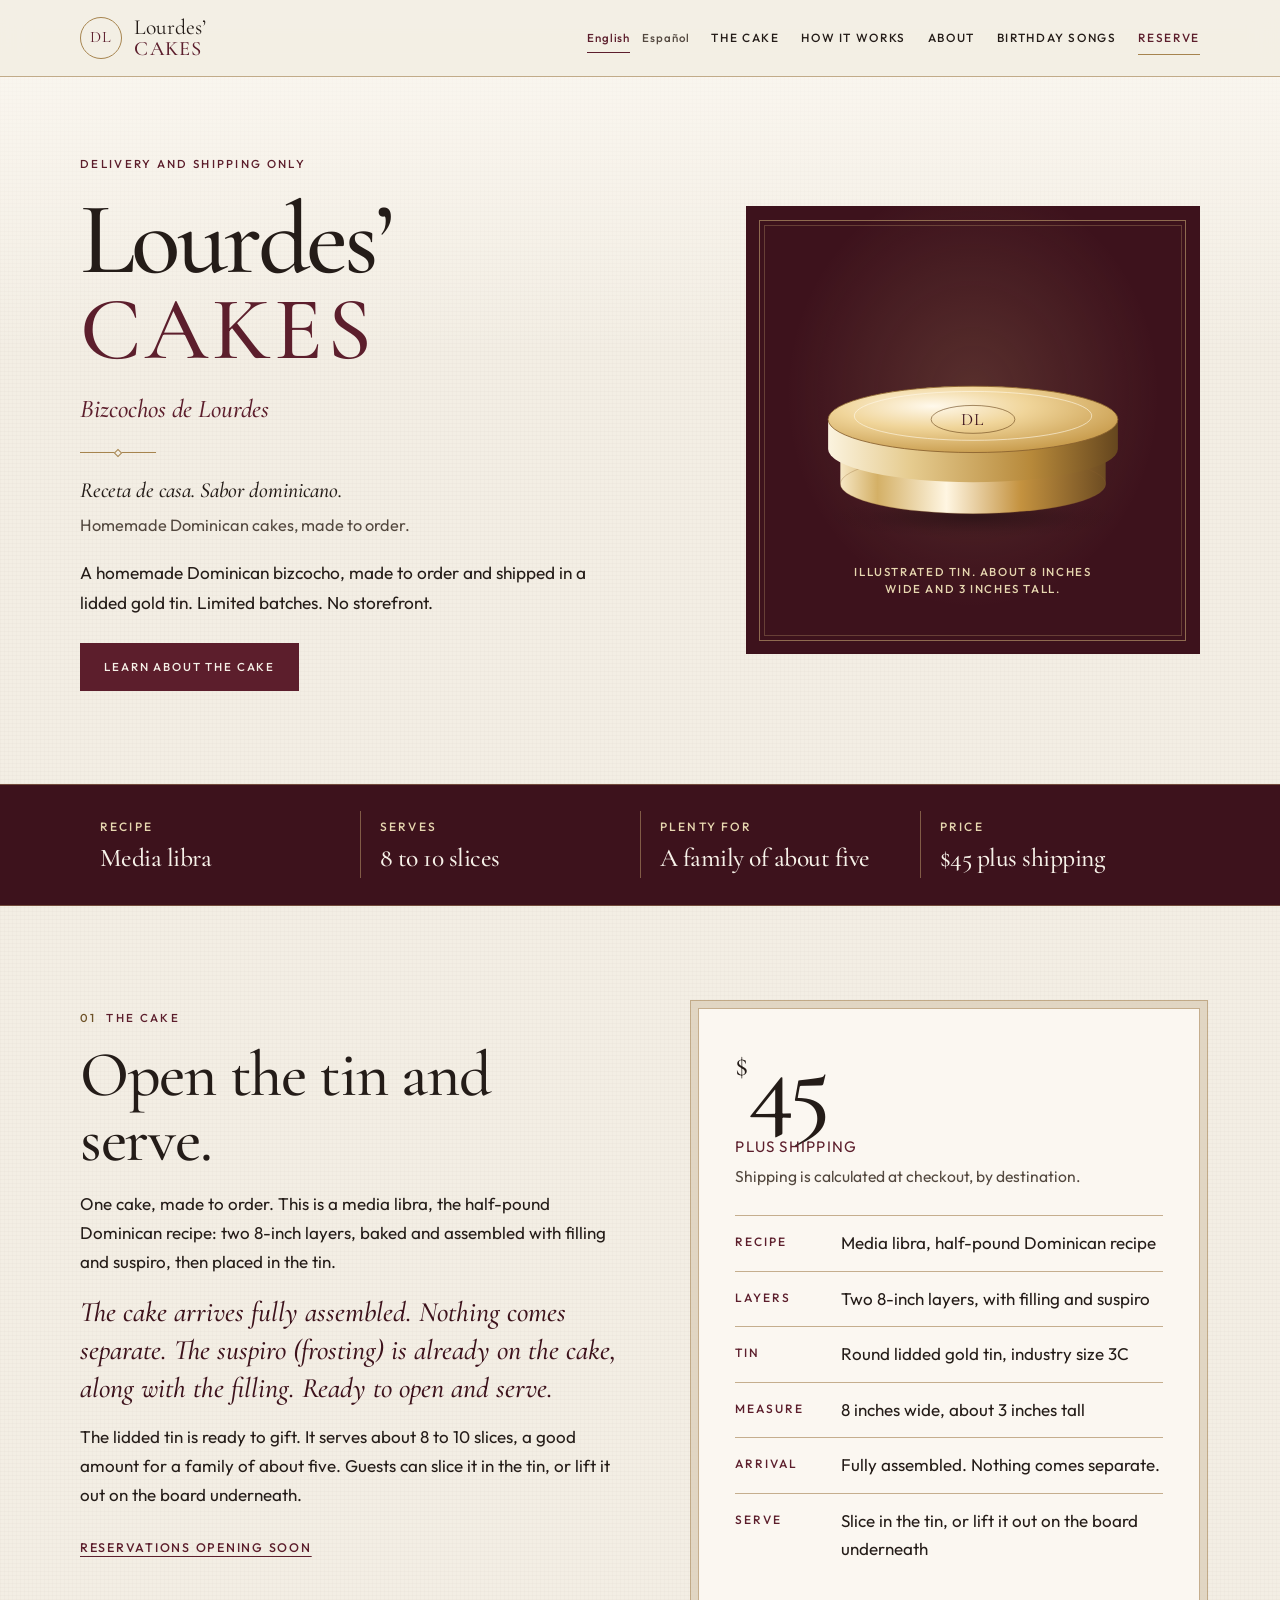
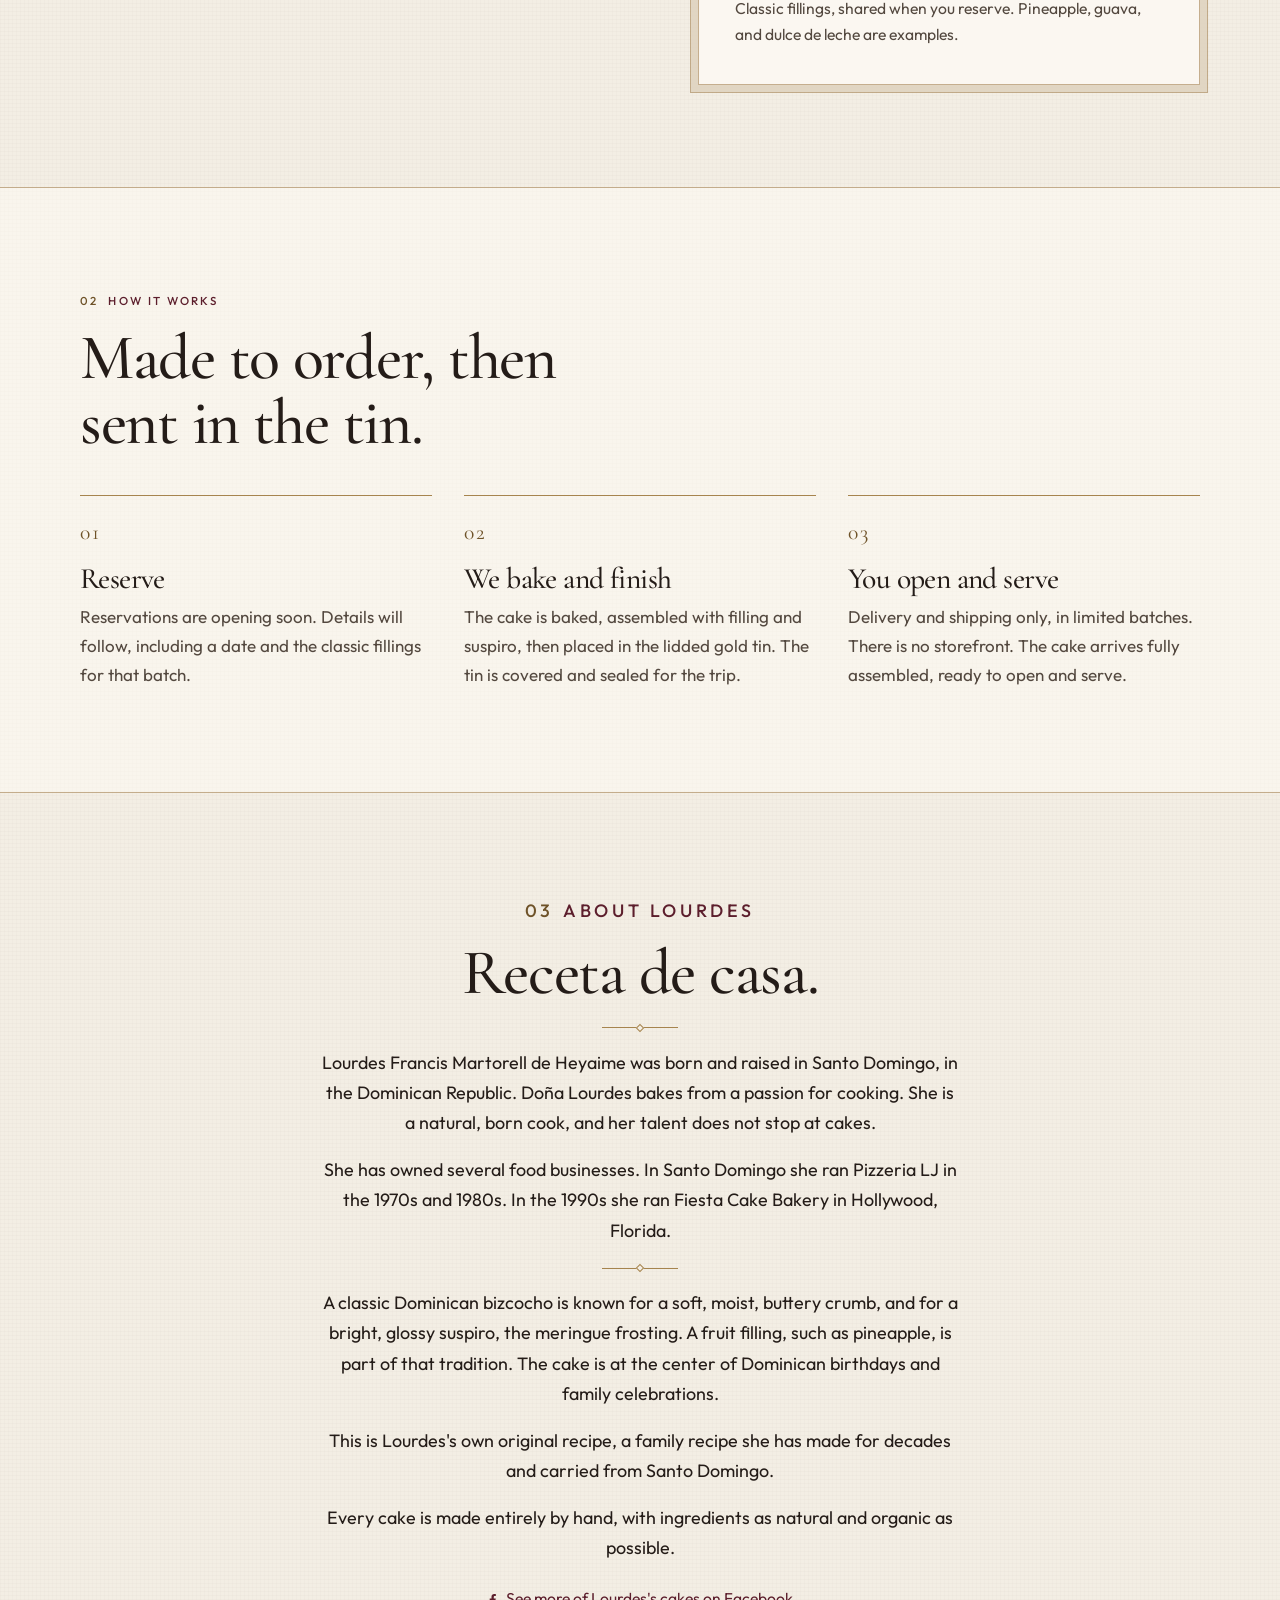
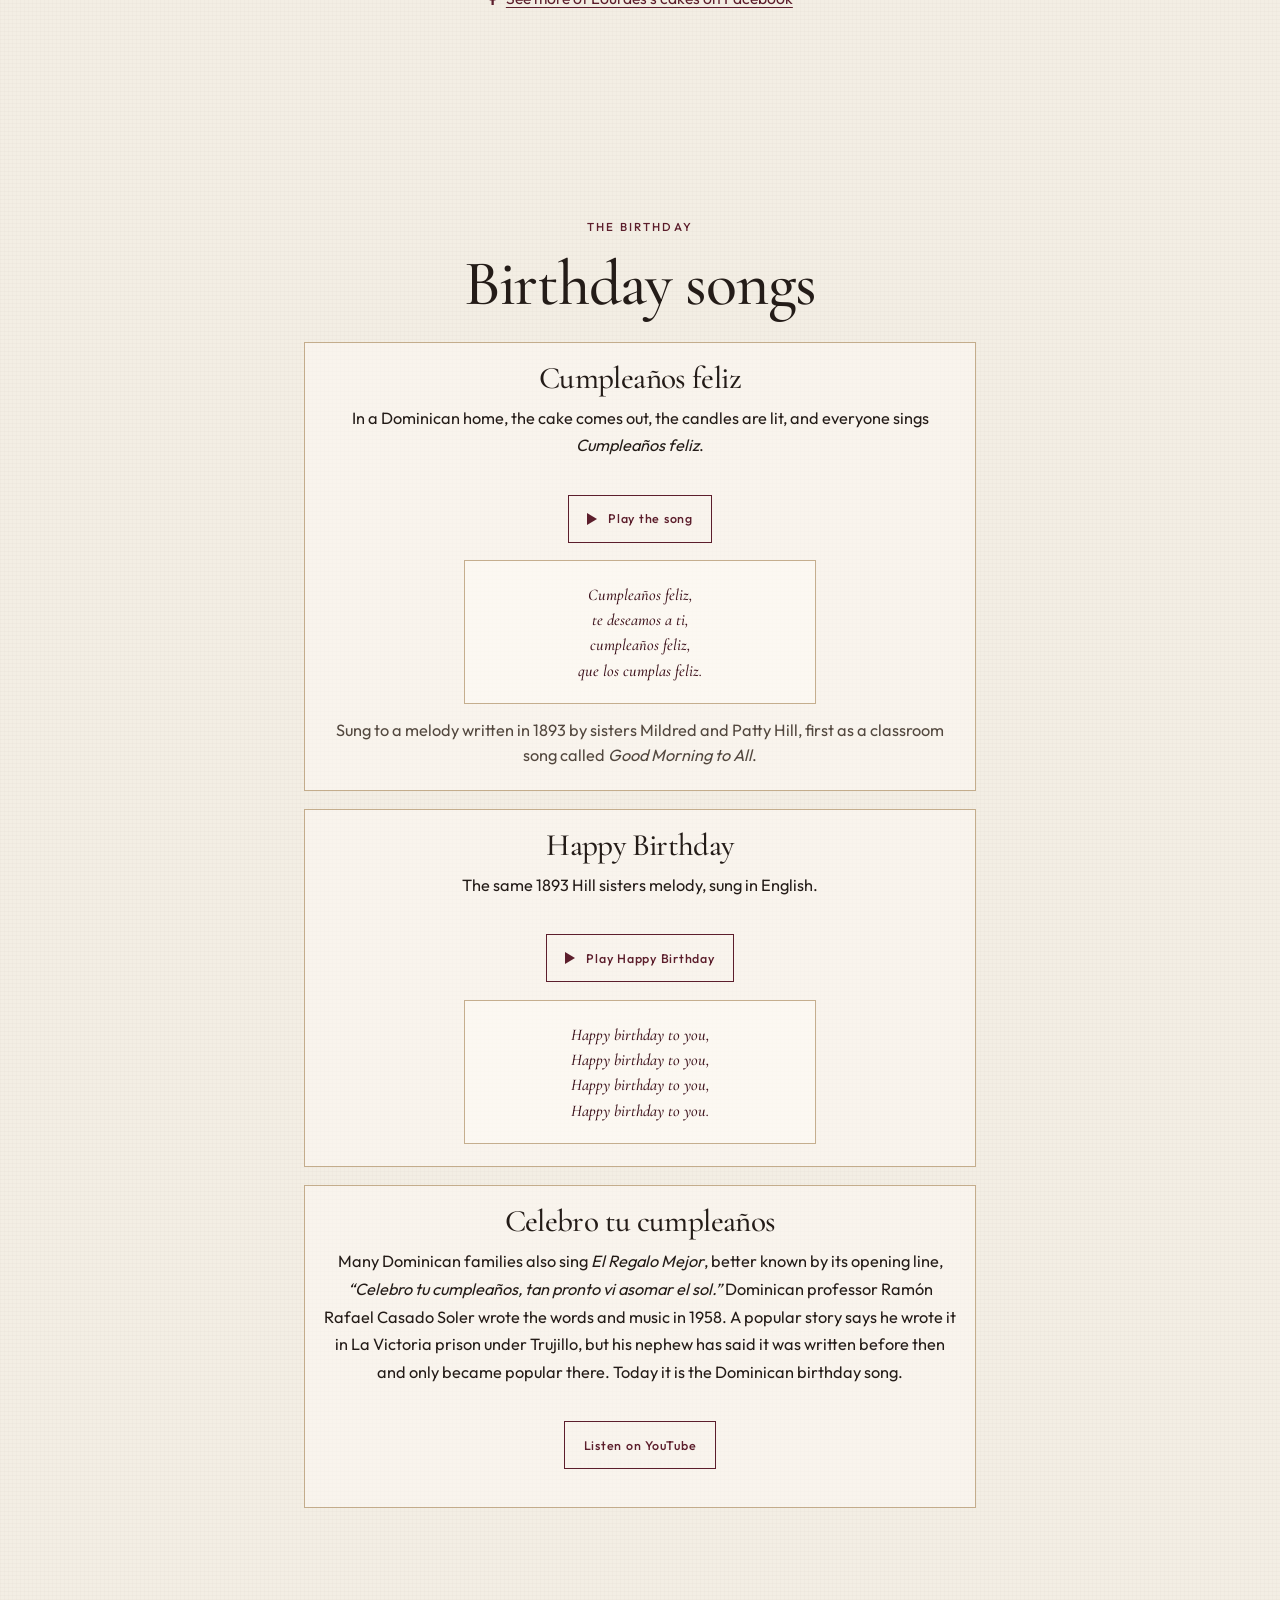
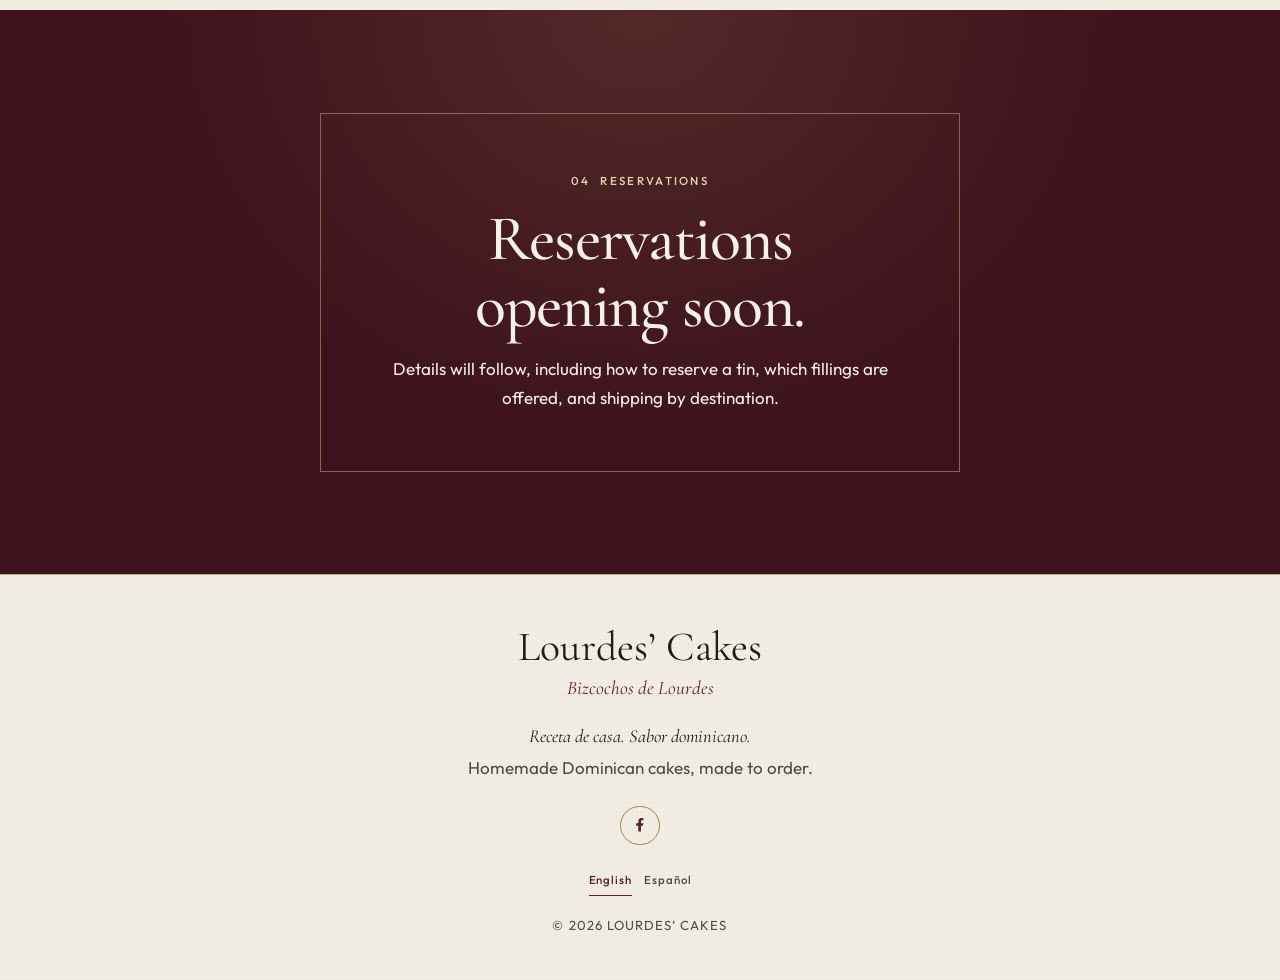
==== commit 2b95aedd: "Link Lourdes’ Cakes on Facebook. The footer has an icon, and the About section has a short line on t" ====
--- a/index.html
+++ b/index.html
@@ -239,6 +239,7 @@
         <p>A classic Dominican bizcocho is known for a soft, moist, buttery crumb, and for a bright, glossy suspiro, the meringue frosting. A fruit filling, such as pineapple, is part of that tradition. The cake is at the center of Dominican birthdays and family celebrations.</p>
         <p>This is Lourdes's own original recipe, a family recipe she has made for decades and carried from Santo Domingo.</p>
         <p>Every cake is made entirely by hand, with ingredients as natural and organic as possible.</p>
+        <p class="story-facebook"><a href="https://www.facebook.com/bestcakeinsouthflorida" target="_blank" rel="noopener"><svg class="fb-icon" viewBox="0 0 320 512" aria-hidden="true" focusable="false"><path fill="currentColor" d="M279.14 288l14.22-92.66h-88.91v-60.13c0-25.35 12.42-50.06 52.24-50.06h40.42V6.26S260.43 0 225.36 0c-73.22 0-121.08 44.38-121.08 124.72v70.62H22.89V288h81.39v224h100.17V288z"/></svg>See more of Lourdes's cakes on Facebook<span class="sr-only"> (opens in a new tab)</span></a></p>
       </div>
     </section>
 
@@ -309,6 +310,7 @@
         <span lang="es">Receta de casa. Sabor dominicano.</span>
         <span>Homemade Dominican cakes, made to order.</span>
       </p>
+      <p class="footer-social"><a class="footer-facebook" href="https://www.facebook.com/bestcakeinsouthflorida" target="_blank" rel="noopener" aria-label="Lourdes’ Cakes on Facebook (opens in a new tab)"><svg viewBox="0 0 320 512" aria-hidden="true" focusable="false"><path fill="currentColor" d="M279.14 288l14.22-92.66h-88.91v-60.13c0-25.35 12.42-50.06 52.24-50.06h40.42V6.26S260.43 0 225.36 0c-73.22 0-121.08 44.38-121.08 124.72v70.62H22.89V288h81.39v224h100.17V288z"/></svg></a></p>
       <nav class="lang-switch lang-switch-footer" aria-label="Language">
         <a href="/" hreflang="en" lang="en" aria-current="page">English</a>
         <a href="/es/" hreflang="es" lang="es">Español</a>
--- a/styles.css
+++ b/styles.css
@@ -711,6 +711,23 @@
   font-size: 1.12rem;
 }
 
+.story-inner p.story-facebook {
+  margin: 1.35rem 0 0;
+  font-size: 0.98rem;
+}
+
+.story-facebook a {
+  color: var(--wine);
+  text-underline-offset: 0.18em;
+}
+
+.fb-icon {
+  width: 0.72rem;
+  height: 0.72rem;
+  margin-right: 0.45rem;
+  vertical-align: -0.05em;
+}
+
 .story-es {
   margin-bottom: 0;
   font-family: var(--serif);
@@ -924,6 +941,33 @@
   font-style: italic;
   font-size: 1.15rem;
   color: var(--ink);
+}
+
+.footer-social {
+  margin: 0 0 1.25rem;
+}
+
+.footer-facebook {
+  display: inline-flex;
+  align-items: center;
+  justify-content: center;
+  width: 2.45rem;
+  height: 2.45rem;
+  border: 1px solid var(--gold-line);
+  border-radius: 50%;
+  color: var(--wine);
+  text-decoration: none;
+}
+
+.footer-facebook:hover {
+  background: var(--wine);
+  border-color: var(--wine);
+  color: var(--cream);
+}
+
+.footer-facebook svg {
+  width: 0.85rem;
+  height: 0.85rem;
 }
 
 .legal {
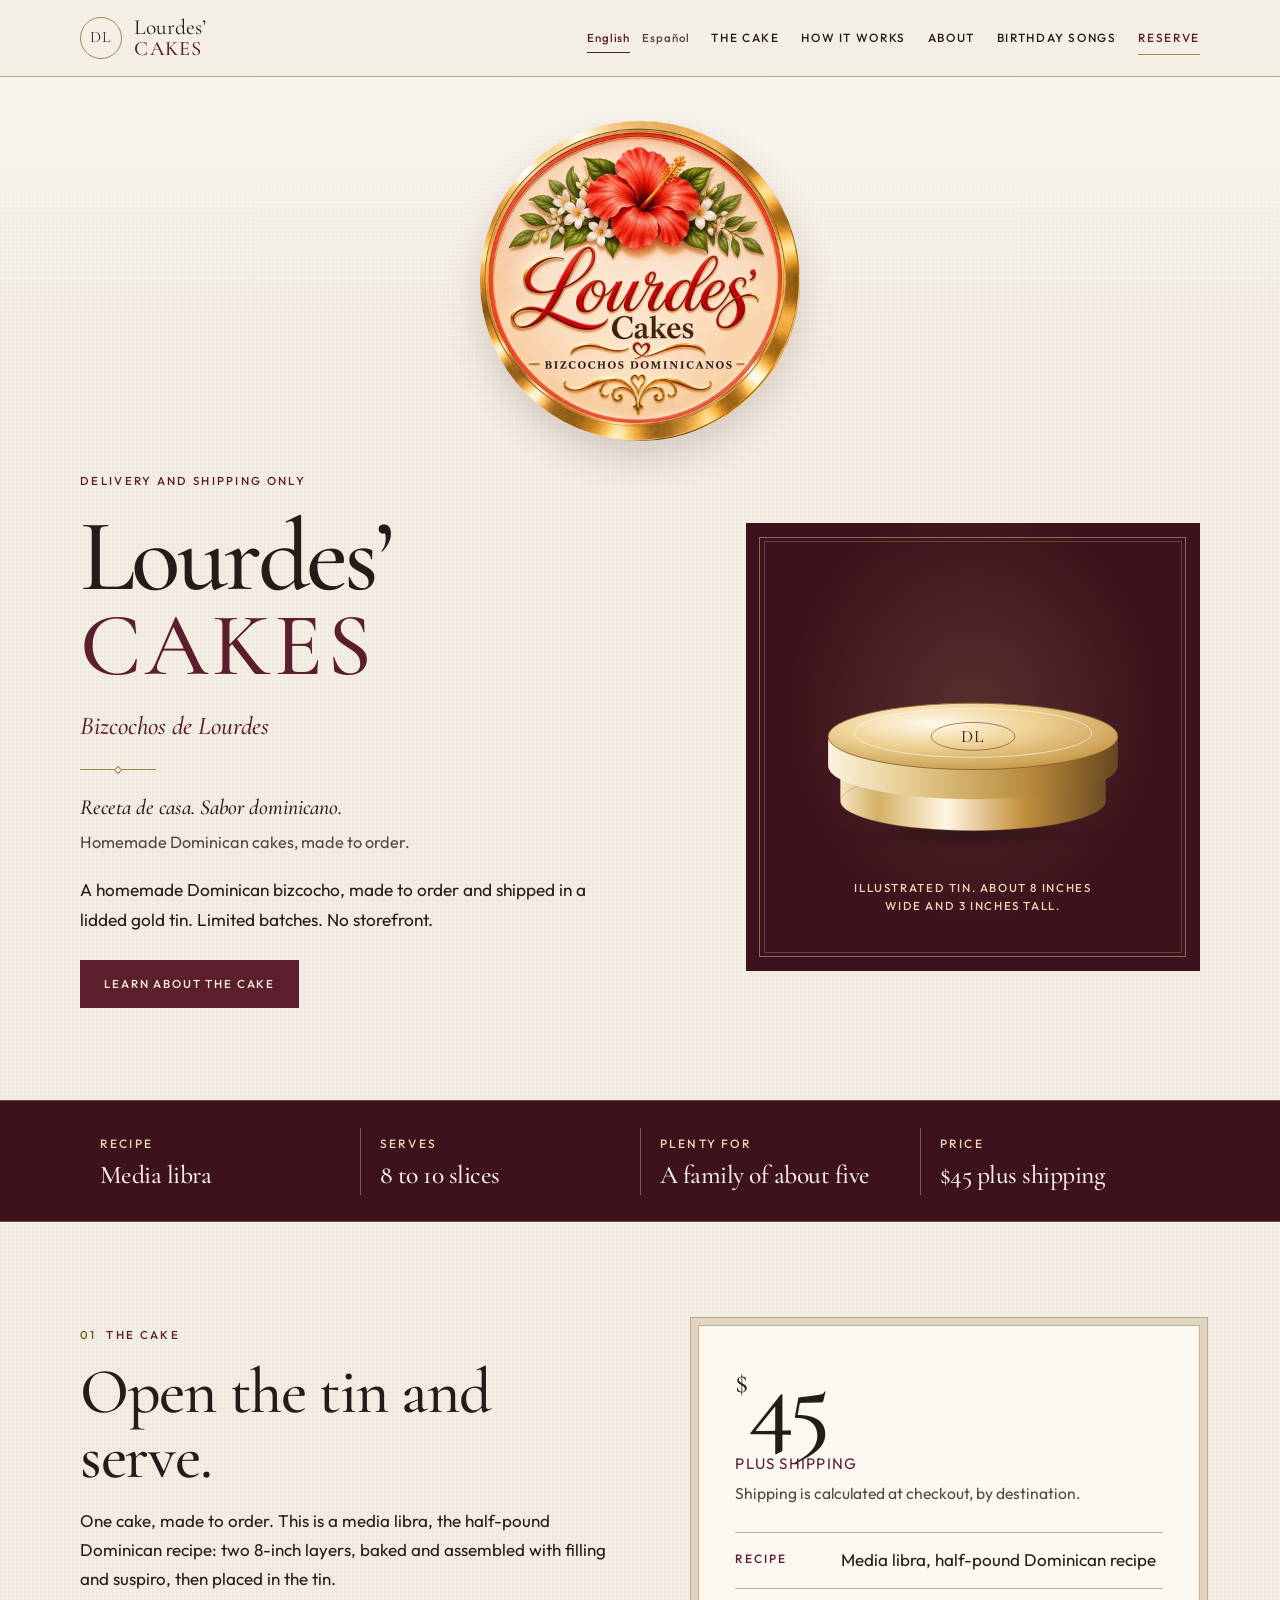
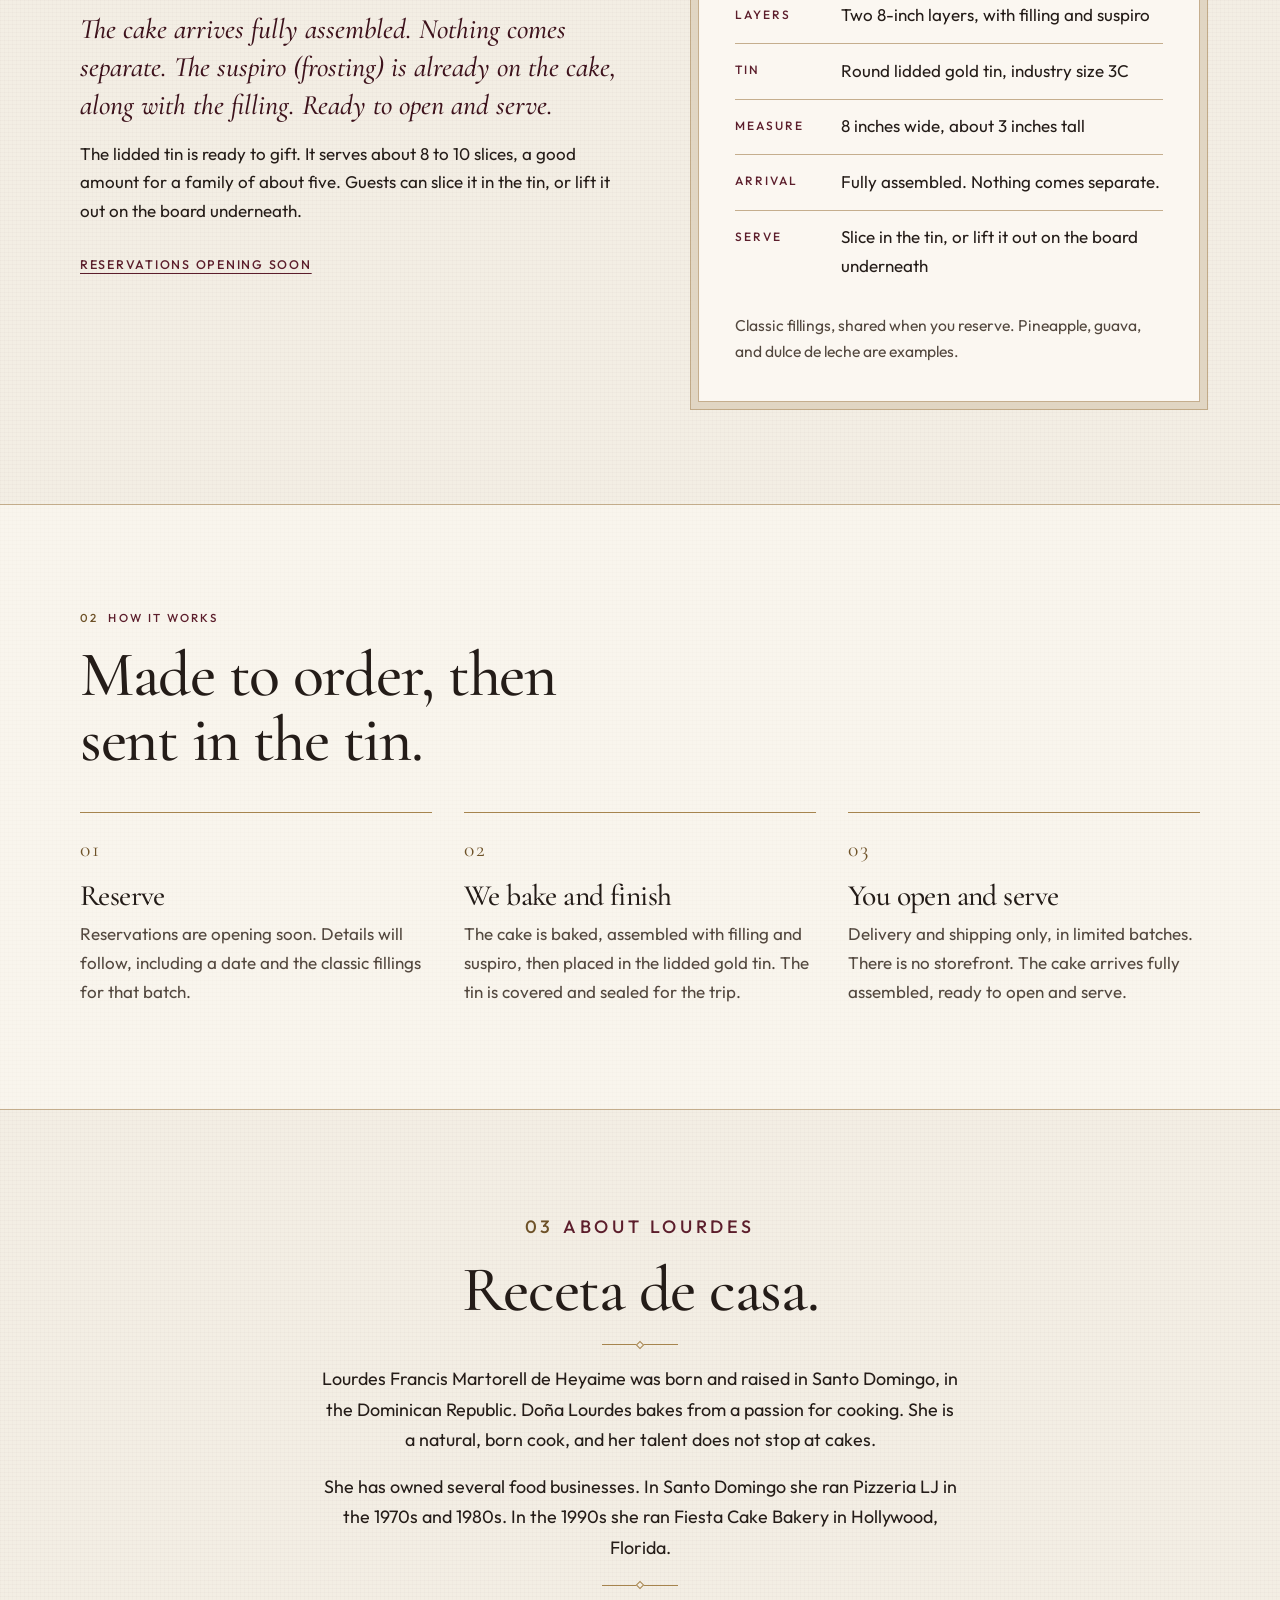
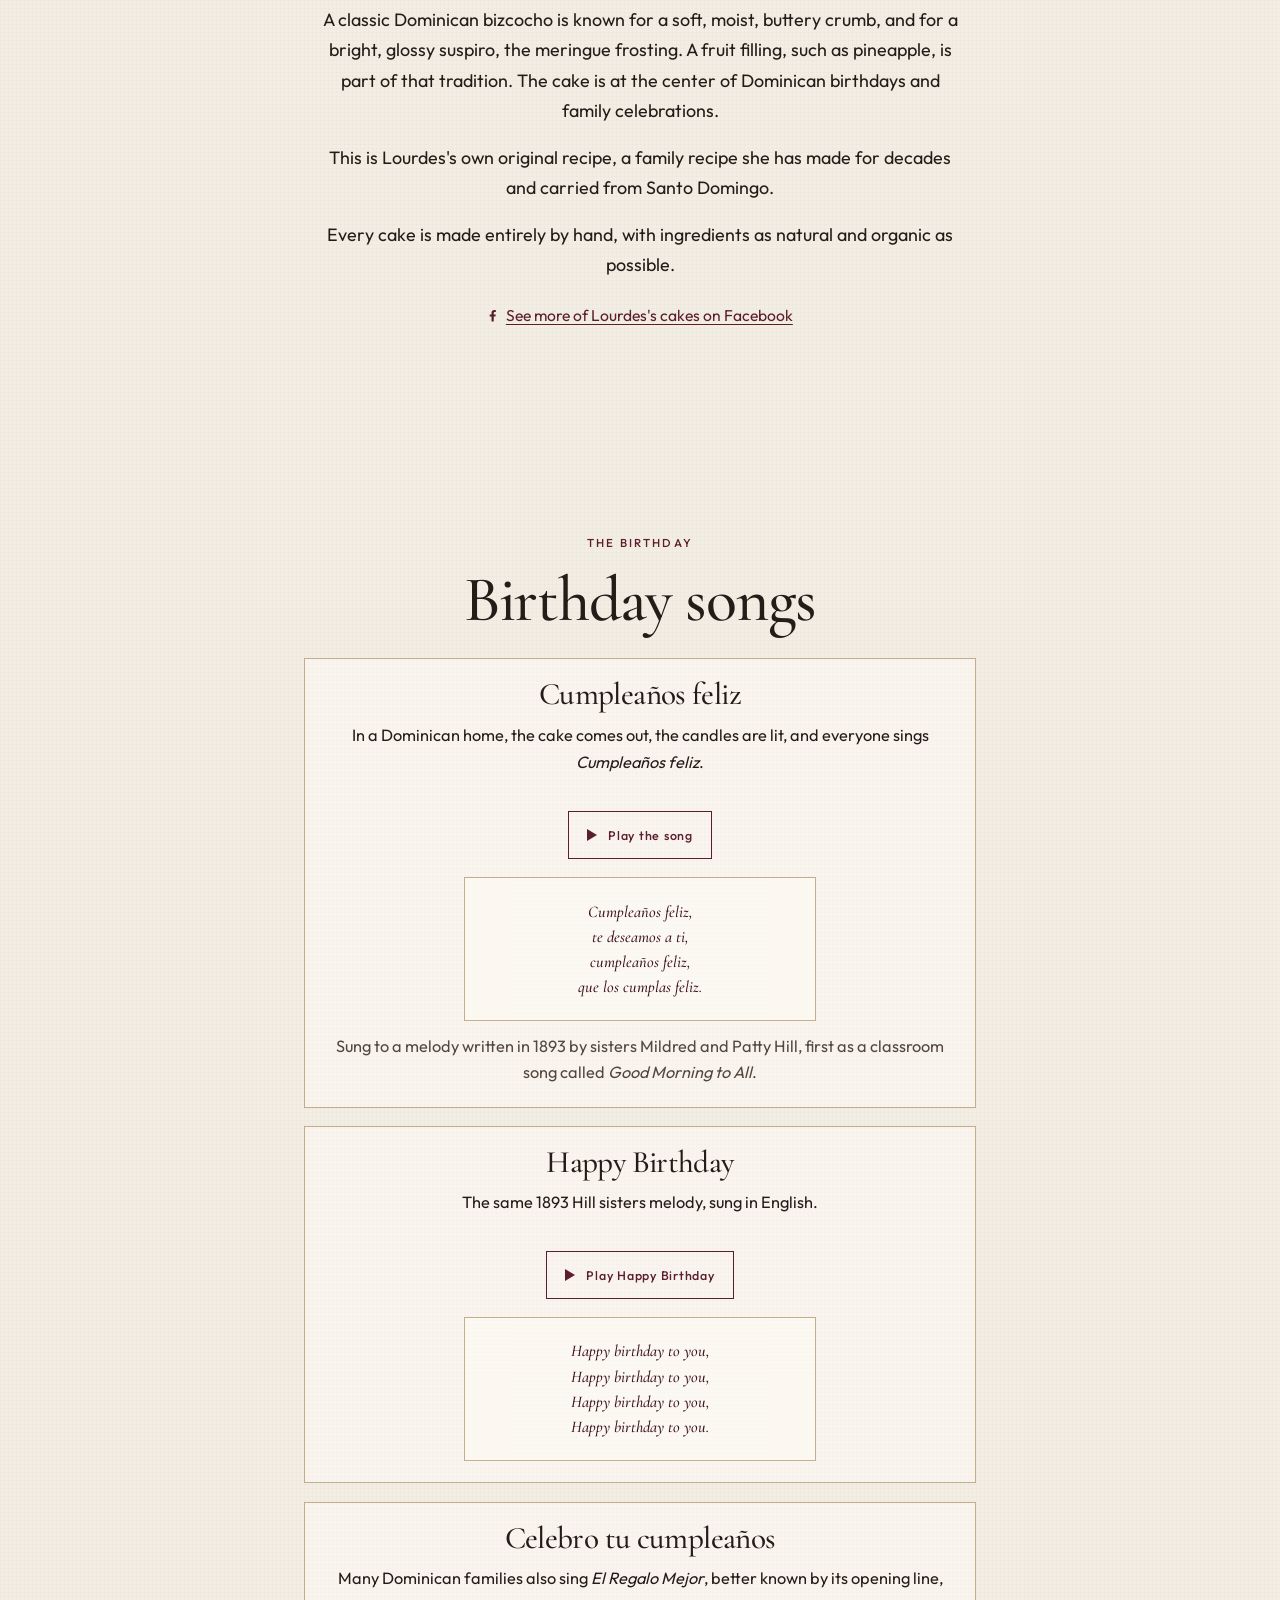
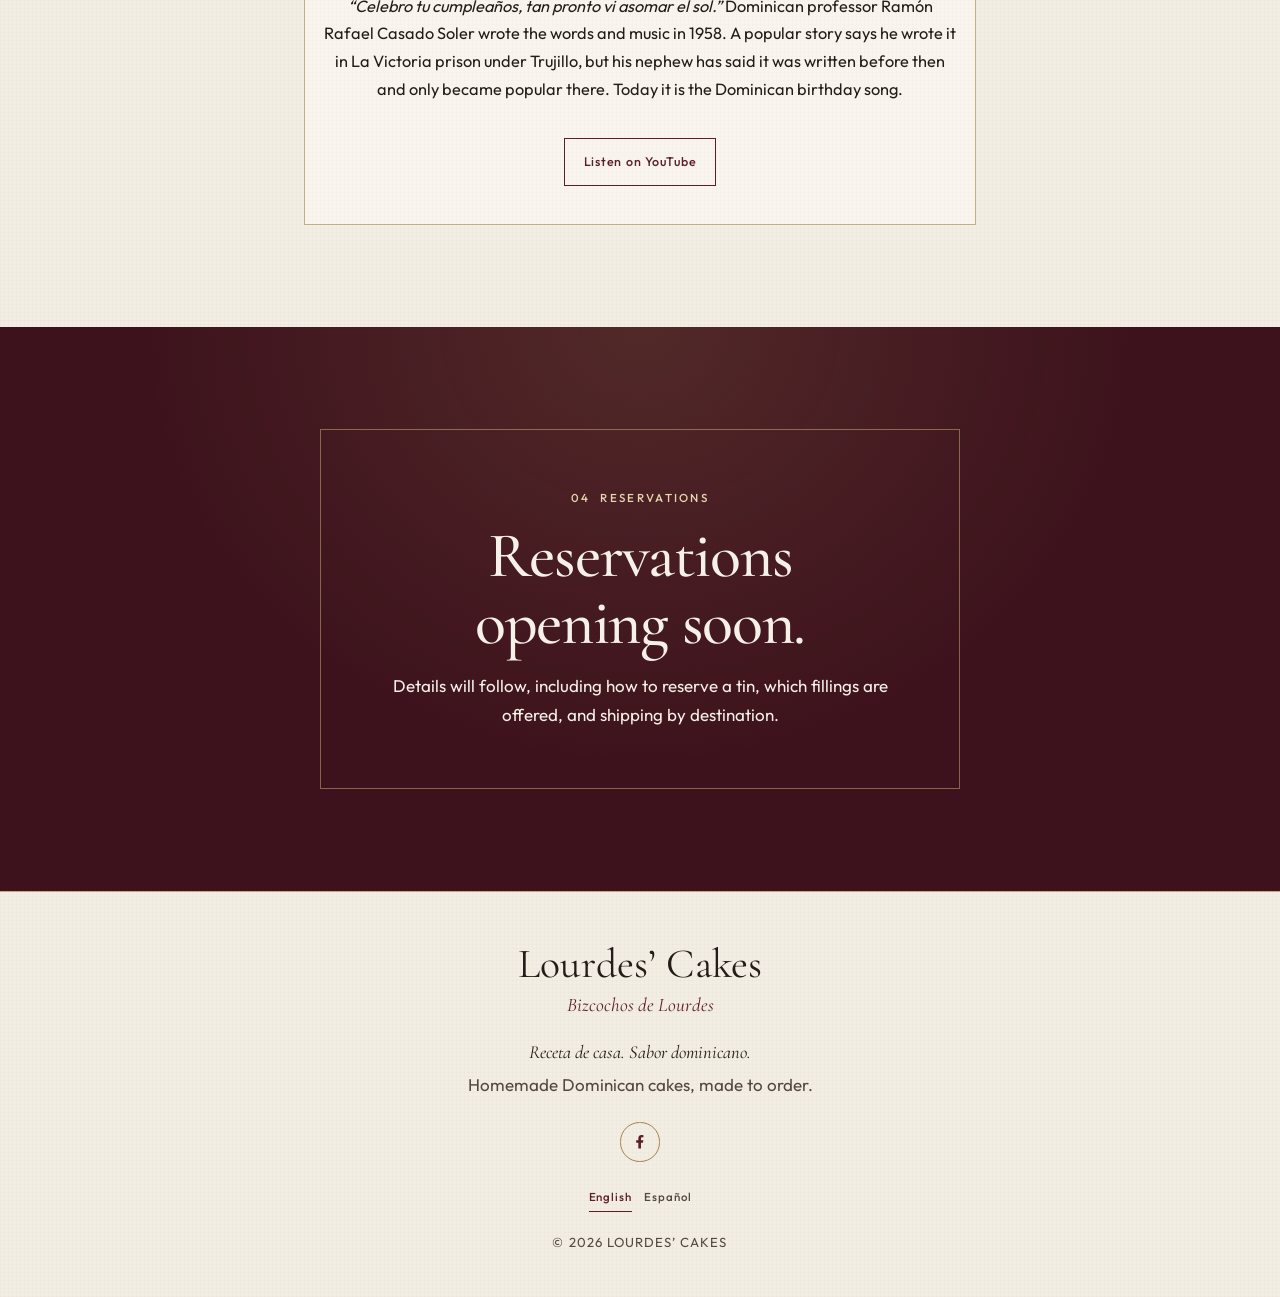
==== commit e34c4934: "Show the tin logo in the hero. The approved lid image now lives in assets, with a smaller file for t" ====
--- a/index.html
+++ b/index.html
@@ -72,7 +72,11 @@
 
   <main id="top" tabindex="-1">
     <section class="hero" aria-labelledby="hero-title">
-      <div class="wrap hero-grid">
+      <div class="wrap">
+        <div class="hero-logo">
+          <img src="assets/logo-tin-480.jpg" srcset="assets/logo-tin-480.jpg 480w, assets/logo-tin.jpg 800w" sizes="(max-width: 560px) 52vw, 320px" width="480" height="480" alt="Lourdes’ Cakes, Bizcochos Dominicanos, gold tin logo with a red hibiscus">
+        </div>
+        <div class="hero-grid">
         <div class="hero-copy">
           <p class="eyebrow">Delivery and shipping only</p>
           <h1 id="hero-title">
@@ -132,6 +136,7 @@
           </svg>
           <figcaption>Illustrated tin. About 8 inches wide and 3 inches tall.</figcaption>
         </figure>
+        </div>
       </div>
     </section>
 
--- a/styles.css
+++ b/styles.css
@@ -338,7 +338,21 @@
 }
 
 .hero {
-  padding: clamp(2.75rem, 6vw, 5.25rem) 0 clamp(3rem, 6vw, 5rem);
+  padding: clamp(1.6rem, 3.5vw, 2.75rem) 0 clamp(3rem, 6vw, 5rem);
+}
+
+.hero-logo {
+  width: clamp(11.5rem, 52vw, 20rem);
+  margin: 0 auto clamp(1.15rem, 2.6vw, 1.85rem);
+}
+
+.hero-logo img {
+  display: block;
+  width: 100%;
+  height: auto;
+  border-radius: 50%;
+  object-fit: cover;
+  box-shadow: 0 16px 36px rgba(61, 18, 28, 0.16);
 }
 
 .hero-grid {
